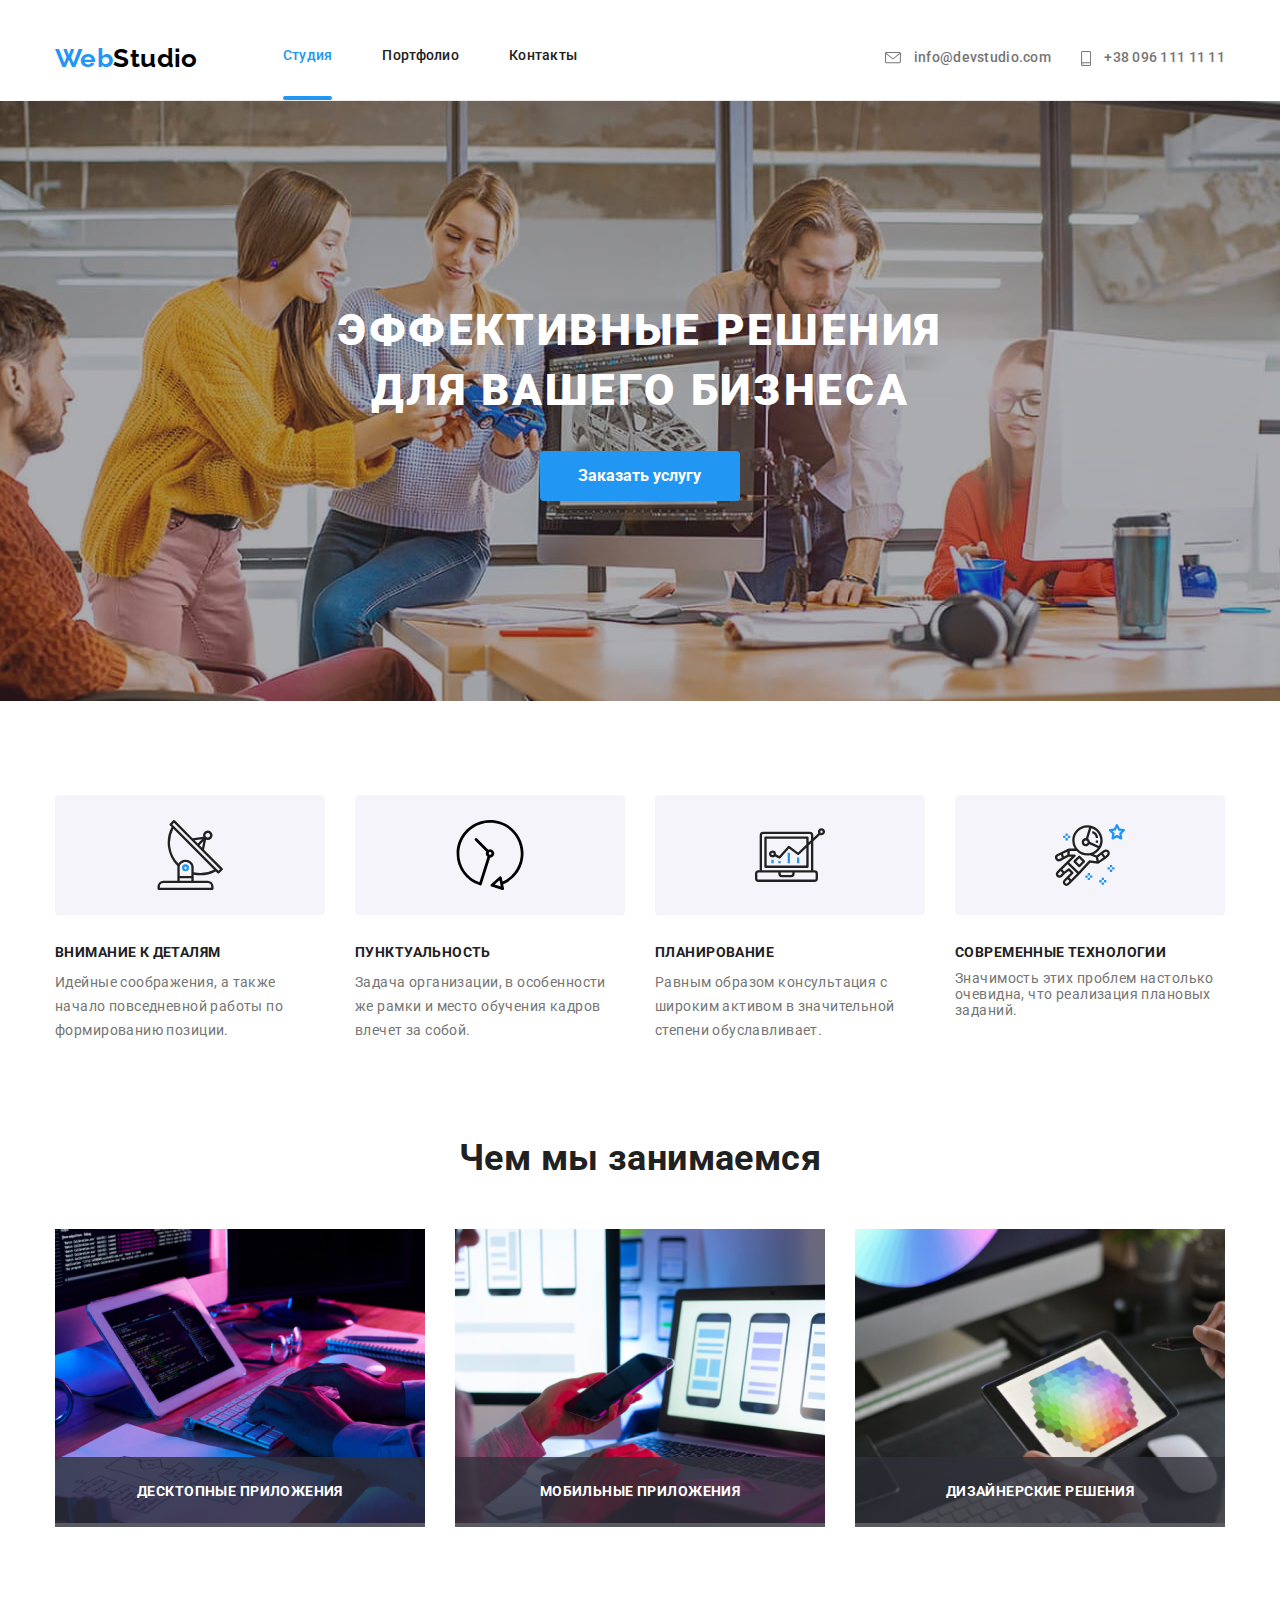
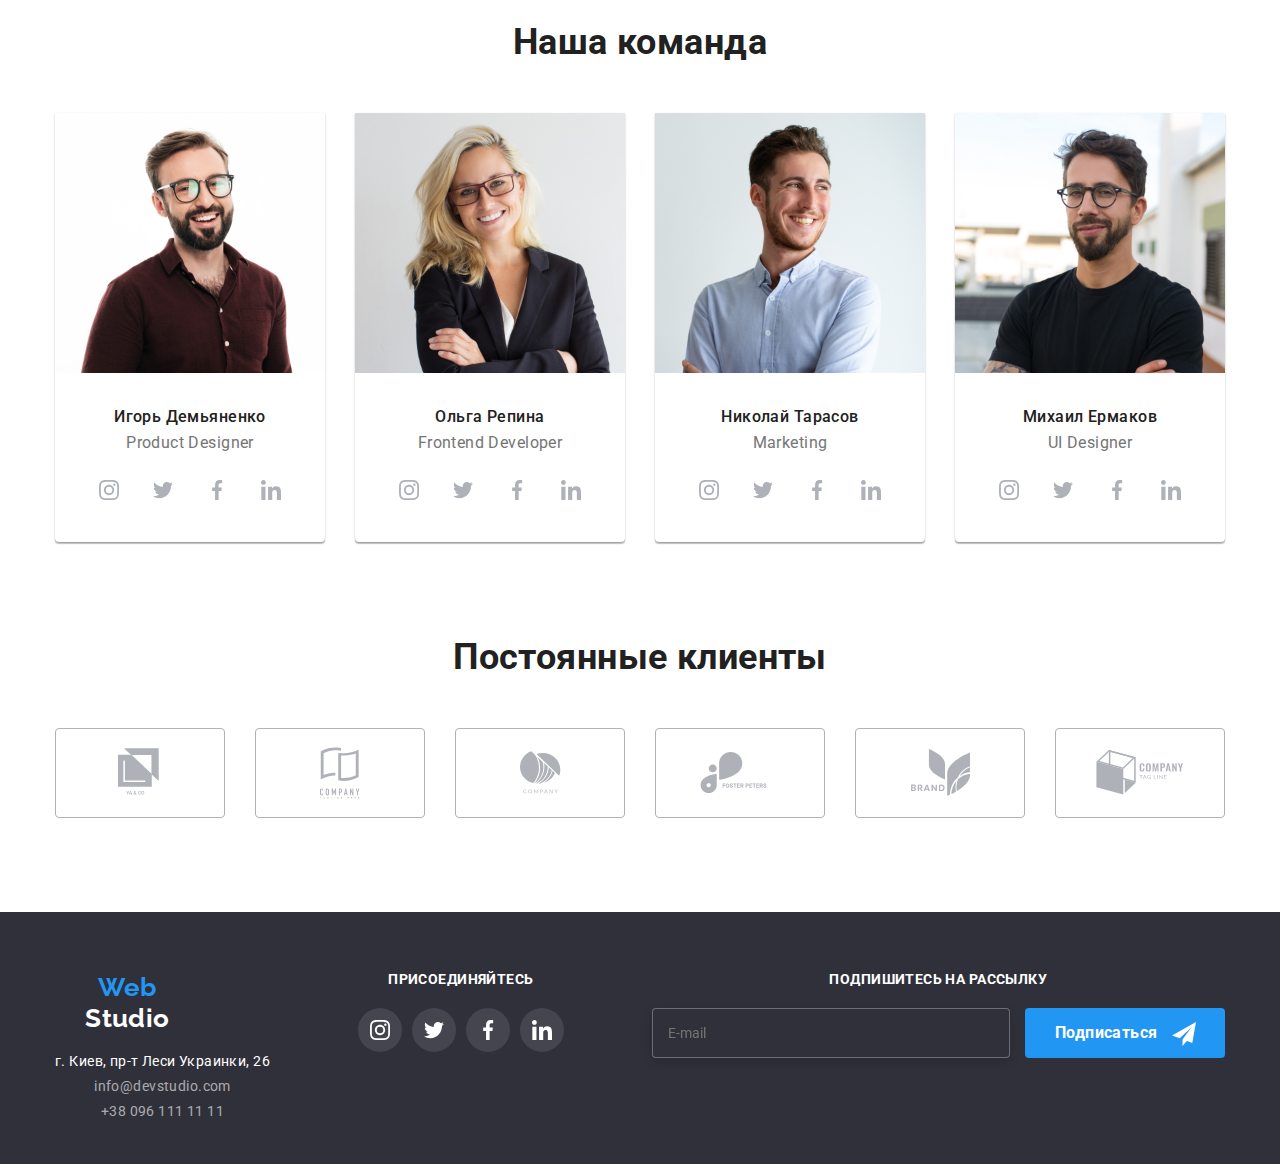
==== index.html @ 1c1f7bd9 "меню телефон" ====
<!DOCTYPE html>
<html lang="ru">
  <head>
    <meta charset="UTF-8" />
    <meta name="viewport" content="width=device-width, initial-scale=1.0" />
    <title>Web Studio</title>
    <link
      href="https://fonts.googleapis.com/css2?family=Raleway:wght@700&family=Roboto:wght@400;500;700;900&display=swap"
      rel="stylesheet"
    />
    <link
      rel="stylesheet"
      href="https://cdnjs.cloudflare.com/ajax/libs/modern-normalize/0.7.0/modern-normalize.min.css"
    />
    <link rel="stylesheet" href="./css/main.min.css" />
  </head>

  <body>
    <header>
      <div class="container main-nav">
        <a href="./index.html" class="logo">
          <span class="logo-web">Web</span
          ><span class="logo-studio">Studio</span>
        </a>

        <div class="container-nav" data-menu id="menu-container">
          <nav>
            <ul class="site-nav list">
              <li class="item">
                <a href="./index.html" class="site-nav-link current">Студия</a>
              </li>
              <li class="item">
                <a href="./portfolio.html" class="site-nav-link">Портфолио</a>
              </li>
              <li class="item">
                <a href="" class="site-nav-link">Контакты</a>
              </li>
            </ul>
          </nav>

          <address class="adress">
            <ul class="adress-nav list">
              <li class="item">
                <a href="mailto:info@devstudio.com" class="adress-link">
                  <svg class="icon-header" width="16" height="12">
                    <use href="./images/symbol-defs.svg#envelope"></use>
                  </svg>
                  info@devstudio.com</a
                >
              </li>
              <li class="item">
                <a href="tel:+380961111111" class="adress-link">
                  <svg class="icon-header" width="10" height="15">
                    <use href="./images/symbol-defs.svg#phone"></use>
                  </svg>
                  +38 096 111 11 11
                </a>
              </li>
            </ul>
          </address>
        </div>

        <button
          type="button"
          class="button-menu"
          data-menu-button
          aria-expanded="false"
          aria-controls="menu-container"
        >
          <svg
            width="40"
            height="40"
            aria-label="Переключатель мобильного меню"
          >
            <use class="icon-cross" href="./images/symbol-defs.svg#cross"></use>
            <use class="icon-menu" href="./images/symbol-defs.svg#menu"></use>
          </svg>
        </button>
      </div>
    </header>

    <main>
      <section class="hero">
        <div class="overlay">
          <div class="hero-position">
            <h1 class="hero-title">
              Эффективные решения <br />
              для вашего бизнеса
            </h1>
            <button class="button" data-modal-open>Заказать услугу</button>
          </div>
        </div>
      </section>

      <section class="section">
        <div class="container">
          <h2 class="section-title visually-hidden">Особенность работы</h2>
          <ul class="feature-list list">
            <li class="item">
              <div class="feature-container">
                <svg class="feature-icon" width="70" height="70">
                  <use href="./images/symbol-defs.svg#antena"></use>
                </svg>
              </div>
              <h3 class="title">Внимание к деталям</h3>
              <p class="text">
                Идейные соображения, а также начало повседневной работы по
                формированию позиции.
              </p>
            </li>
            <li class="item">
              <div class="feature-container">
                <svg class="feature-icon" width="70" height="70">
                  <use href="./images/symbol-defs.svg#clock"></use>
                </svg>
              </div>
              <h3 class="title">Пунктуальность</h3>
              <p class="text">
                Задача организации, в особенности же рамки и место обучения
                кадров влечет за собой.
              </p>
            </li>
            <li class="item">
              <div class="feature-container">
                <svg class="feature-icon" width="70" height="70">
                  <use href="./images/symbol-defs.svg#diagram"></use>
                </svg>
              </div>
              <h3 class="title icon">Планирование</h3>
              <p class="text">
                Равным образом консультация с широким активом в значительной
                степени обуславливает.
              </p>
            </li>
            <li class="item">
              <div class="feature-container">
                <svg class="feature-icon" width="70" height="70">
                  <use href="./images/symbol-defs.svg#astronaut"></use>
                </svg>
              </div>
              <h3 class="title icon">Современные технологии</h3>
              <p>
                Значимость этих проблем настолько очевидна, что реализация
                плановых заданий.
              </p>
            </li>
          </ul>
        </div>
      </section>

      <section class="section todo-section">
        <div class="container">
          <h2 class="section-title">Чем мы занимаемся</h2>
          <ul class="todo-list list">
            <li class="todo-item">
              <div class="todo-container">
                <img
                  class="icon"
                  src="./images/laptop.jpg"
                  alt="laptop"
                  width="370"
                  height="294"
                />
                <p class="todo-text">Десктопные приложения</p>
              </div>
            </li>
            <li class="todo-item">
              <div class="todo-container">
                <img
                  class="icon"
                  src="./images/smartphone.jpg"
                  alt="smartphone"
                  width="370"
                  height="294"
                />
                <p class="todo-text">Мобильные приложения</p>
              </div>
            </li>
            <li class="todo-item">
              <div class="todo-container">
                <img
                  class="icon"
                  src="./images/monitor.jpg"
                  alt="monitor"
                  width="370"
                  height="294"
                />
                <p class="todo-text">Дизайнерские решения</p>
              </div>
            </li>
          </ul>
        </div>
      </section>

      <section class="section">
        <div class="container">
          <h2 class="section-title">Наша команда</h2>
          <ul class="team-list list">
            <li class="team-item">
              <img
                src="./images/team1.jpg"
                alt="член команды 1"
                width="100%"
                class="img"
              />
              <h3 class="title">Игорь Демьяненко</h3>
              <p class="text">Product Designer</p>
              <ul class="social-list list">
                <li class="item">
                  <a
                    href=""
                    aria-label="Ссылка на Instagramm"
                    class="img-social"
                  >
                    <svg class="team-icon" width="20" height="20">
                      <use href="./images/symbol-defs.svg#instagram"></use>
                    </svg>
                  </a>
                </li>
                <li class="item">
                  <a href="" aria-label="Ссылка на Twitter" class="img-social">
                    <svg class="team-icon" width="20" height="20">
                      <use href="./images/symbol-defs.svg#twitter"></use>
                    </svg>
                  </a>
                </li>
                <li class="item">
                  <a href="" aria-label="Ссылка на Facebook" class="img-social">
                    <svg class="team-icon" width="20" height="20">
                      <use href="./images/symbol-defs.svg#facebook"></use>
                    </svg>
                  </a>
                </li>
                <li class="item">
                  <a href="" aria-label="Ссылка на LinkedIn" class="img-social">
                    <svg class="team-icon" width="20" height="20">
                      <use href="./images/symbol-defs.svg#linkedin"></use>
                    </svg>
                  </a>
                </li>
              </ul>
            </li>
            <li class="team-item">
              <img
                src="./images/team2.jpg"
                alt="член команды 2"
                width="270"
                class="img"
              />
              <h3 class="title">Ольга Репина</h3>
              <p class="text">Frontend Developer</p>
              <ul class="social-list list">
                <li class="item">
                  <a
                    href=""
                    aria-label="Ссылка на Instagramm"
                    class="img-social"
                  >
                    <svg class="team-icon" width="20" height="20">
                      <use href="./images/symbol-defs.svg#instagram"></use>
                    </svg>
                  </a>
                </li>
                <li class="item">
                  <a href="" aria-label="Ссылка на Twitter" class="img-social">
                    <svg class="team-icon" width="20" height="20">
                      <use href="./images/symbol-defs.svg#twitter"></use>
                    </svg>
                  </a>
                </li>
                <li class="item">
                  <a href="" aria-label="Ссылка на Facebook" class="img-social">
                    <svg class="team-icon" width="20" height="20">
                      <use href="./images/symbol-defs.svg#facebook"></use>
                    </svg>
                  </a>
                </li>
                <li class="item">
                  <a href="" aria-label="Ссылка на LinkedIn" class="img-social">
                    <svg class="team-icon" width="20" height="20">
                      <use href="./images/symbol-defs.svg#linkedin"></use>
                    </svg>
                  </a>
                </li>
              </ul>
            </li>
            <li class="team-item">
              <img
                src="./images/team3.jpg"
                alt="член команды 3"
                width="270"
                class="img"
              />
              <h3 class="title">Николай Тарасов</h3>
              <p class="text">Marketing</p>
              <ul class="social-list list">
                <li class="item">
                  <a
                    href=""
                    aria-label="Ссылка на Instagramm"
                    class="img-social"
                  >
                    <svg class="team-icon" width="20" height="20">
                      <use href="./images/symbol-defs.svg#instagram"></use>
                    </svg>
                  </a>
                </li>
                <li class="item">
                  <a href="" aria-label="Ссылка на Twitter" class="img-social">
                    <svg class="team-icon" width="20" height="20">
                      <use href="./images/symbol-defs.svg#twitter"></use>
                    </svg>
                  </a>
                </li>
                <li class="item">
                  <a href="" aria-label="Ссылка на Facebook" class="img-social">
                    <svg class="team-icon" width="20" height="20">
                      <use href="./images/symbol-defs.svg#facebook"></use>
                    </svg>
                  </a>
                </li>
                <li class="item">
                  <a href="" aria-label="Ссылка на LinkedIn" class="img-social">
                    <svg class="team-icon" width="20" height="20">
                      <use href="./images/symbol-defs.svg#linkedin"></use>
                    </svg>
                  </a>
                </li>
              </ul>
            </li>
            <li class="team-item">
              <img
                src="./images/team4.jpg"
                alt="член команды 4"
                width="270"
                class="img"
              />
              <h3 class="title">Михаил Ермаков</h3>
              <p class="text">UI Designer</p>
              <ul class="social-list list">
                <li class="item">
                  <a
                    href=""
                    aria-label="Ссылка на Instagramm"
                    class="img-social"
                  >
                    <svg class="team-icon" width="20" height="20">
                      <use href="./images/symbol-defs.svg#instagram"></use>
                    </svg>
                  </a>
                </li>
                <li class="item">
                  <a href="" aria-label="Ссылка на Twitter" class="img-social">
                    <svg class="team-icon" width="20" height="20">
                      <use href="./images/symbol-defs.svg#twitter"></use>
                    </svg>
                  </a>
                </li>
                <li class="item">
                  <a href="" aria-label="Ссылка на Facebook" class="img-social">
                    <svg class="team-icon" width="20" height="20">
                      <use href="./images/symbol-defs.svg#facebook"></use>
                    </svg>
                  </a>
                </li>
                <li class="item">
                  <a href="" aria-label="Ссылка на LinkedIn" class="img-social">
                    <svg class="team-icon" width="20" height="20">
                      <use href="./images/symbol-defs.svg#linkedin"></use>
                    </svg>
                  </a>
                </li>
              </ul>
            </li>
          </ul>
        </div>
      </section>

      <section class="section">
        <div class="container">
          <h2 class="section-title">Постоянные клиенты</h2>
          <ul class="client-list list">
            <li class="client-li">
              <a href="#" class="item">
                <svg class="img-client" width="45" height="50">
                  <use href="./images/symbol-defs.svg#client_1"></use>
                </svg>
              </a>
            </li>
            <li class="client-li">
              <a href="#" class="item">
                <svg class="img-client" width="40" height="52">
                  <use href="./images/symbol-defs.svg#client_2"></use>
                </svg>
              </a>
            </li>
            <li class="client-li">
              <a href="#" class="item">
                <svg class="img-client" width="41" height="43">
                  <use href="./images/symbol-defs.svg#client_3"></use>
                </svg>
              </a>
            </li>
            <li class="client-li">
              <a href="#" class="item">
                <svg class="img-client" width="80" height="42">
                  <use href="./images/symbol-defs.svg#client_4"></use>
                </svg>
              </a>
            </li>
            <li class="client-li">
              <a href="#" class="item">
                <svg class="img-client" width="59" height="47">
                  <use href="./images/symbol-defs.svg#client_5"></use>
                </svg>
              </a>
            </li>
            <li class="client-li">
              <a href="#" class="item">
                <svg class="img-client" width="88" height="45">
                  <use href="./images/symbol-defs.svg#client_6"></use>
                </svg>
              </a>
            </li>
          </ul>
        </div>
      </section>
    </main>

    <footer class="footer-main">
      <div class="container footer">
        <div>
          <a href="./index.html" class="logo">
            <span class="logo-web">Web</span>
            <span class="logo-studio">Studio</span>
          </a>
          <address class="footer-adress">
            <ul class="list">
              <li class="item">
                <p class="post">г. Киев, пр-т Леси Украинки, 26</p>
              </li>
              <li class="item">
                <a href="mailto:info@devstudio.com" class="link"
                  >info@devstudio.com
                </a>
              </li>

              <li class="item">
                <a href="tel:+380961111111" class="link">+38 096 111 11 11</a>
              </li>
            </ul>
          </address>
        </div>

        <div class="footer-list">
          <div class="footer-header">Присоединяйтесь</div>
          <ul class="social-list list">
            <li class="item">
              <a
                href=""
                aria-label="Ссылка на Instagramm"
                class="img-social img-footer"
              >
                <svg class="team-icon" width="20" height="20">
                  <use href="./images/symbol-defs.svg#instagram"></use>
                </svg>
              </a>
            </li>
            <li class="item">
              <a
                href=""
                aria-label="Ссылка на Twitter"
                class="img-social img-footer"
              >
                <svg class="team-icon" width="20" height="20">
                  <use href="./images/symbol-defs.svg#twitter"></use>
                </svg>
              </a>
            </li>
            <li class="item">
              <a
                href=""
                aria-label="Ссылка на Facebook"
                class="img-social img-footer"
              >
                <svg class="team-icon" width="20" height="20">
                  <use href="./images/symbol-defs.svg#facebook"></use>
                </svg>
              </a>
            </li>
            <li class="item">
              <a
                href=""
                aria-label="Ссылка на LinkedIn"
                class="img-social img-footer"
              >
                <svg class="team-icon" width="20" height="20">
                  <use href="./images/symbol-defs.svg#linkedin"></use>
                </svg>
              </a>
            </li>
          </ul>
        </div>

        <div>
          <form>
            <div class="footer-header">Подпишитесь на рассылку</div>
            <input
              class="footer-input"
              type="text"
              name="mal-sent"
              placeholder="E-mail"
            />
            <a href="" class="button subscribe"
              >Подписаться
              <svg class="img-sent" width="24" height="24">
                <use href="./images/symbol-defs.svg#icon-sent"></use>
              </svg>
            </a>
          </form>
        </div>
      </div>
    </footer>

    <div class="backdrope is-hidden" data-modal>
      <!-- <div class="modal"> -->
      <form class="modal">
        <button class="button-close" data-modal-close>
          <svg class="img-close" width="18" height="18">
            <use href="./images/symbol-defs.svg#close"></use>
          </svg>
        </button>
        <h1 class="form-title">Оставьте свои данные, мы вам перезвоним</h1>
        <div class="form-field">
          <label for="name" class="form-label">Имя</label>
          <input
            class="form-input"
            type="text"
            name="name"
            id="name"
            placeholder=" "
          />
          <div class="img-form">
            <svg class="img-color" width="18" height="18">
              <use href="./images/symbol-defs.svg#persone"></use>
            </svg>
          </div>
        </div>
        <div class="form-field">
          <label for="tel" class="form-label">Телефон</label>
          <input
            class="form-input"
            type="tel"
            name="tel"
            id="tel"
            placeholder=" "
          />
          <div class="img-form">
            <svg class="img-color" width="18" height="18">
              <use href="./images/symbol-defs.svg#phone-form"></use>
            </svg>
          </div>
        </div>
        <div class="form-field">
          <label for="mail" class="form-label">Почта</label>
          <input
            class="form-input"
            type="email"
            name="mail"
            id="mail"
            placeholder=" "
          />
          <div class="img-form">
            <svg class="img-color" width="18" height="18">
              <use href="./images/symbol-defs.svg#email-form"></use>
            </svg>
          </div>
        </div>
        <div class="form-field">
          <label for="comment" class="form-label">Комметарий</label>
          <textarea
            name="comment"
            id="comment"
            placeholder="Введите текст"
          ></textarea>
        </div>
        <div class="form-allow">
          <input class="checkbox" type="checkbox" name="allow" id="allow" />
          <label class="checkbox-label" for="allow"
            >Соглашаюсь с рассылкой и принимаю
            <a
              class="form-link"
              href="#"
              target="_blank"
              rel="noopener noreferrer"
              >Условия договора</a
            >
          </label>
        </div>
        <button class="button sent">Отправить</button>
      </form>

      <!-- </div> -->
    </div>
    <script src="./js/modal.js"></script>
    <script src="./js/menu.js"></script>
  </body>
</html>
---- css/main.min.css ----
.container,.overlay,.footer-main,.modal .button{margin-left:auto;margin-right:auto}body{background-color:#fff;color:#757575;font-family:Roboto,sans-serif;font-size:14px;line-height:1.14;letter-spacing:0.03em}body.modal-open{overflow:hidden}button{font-family:inherit}h1,h2,h3,h4,h5,h6,p{margin-top:0;margin-bottom:0}.visually-hidden{position:absolute !important;clip:rect(1px 1px 1px 1px);clip:rect(1px, 1px, 1px, 1px);padding:0 !important;border:0 !important;height:1px !important;width:1px !important;overflow:hidden}.list{list-style:none;padding:0;margin:0}.container{padding-left:15px;padding-right:15px}@media screen and (min-width: 480px){.container{width:480px}}@media screen and (min-width: 768px){.container{width:768px}}@media screen and (min-width: 1200px){.container{width:1200px}}.main-nav{position:relative;border-bottom:1px solid #ececec;padding-top:16px;display:-webkit-box;display:-ms-flexbox;display:flex;-webkit-box-align:center;-ms-flex-align:center;align-items:center;-webkit-box-pack:justify;-ms-flex-pack:justify;justify-content:space-between}@media screen and (max-width: 767px){.main-nav{padding-bottom:16px}}.button{display:inline-block;width:200px;height:50px;padding:10px 32px;border-radius:4px;border-width:0px;color:#fff;background-color:#2196f3;font-weight:bold;font-size:16px;line-height:1.87;text-decoration:none;text-align:center}.button.subscribe{margin-top:20px;padding:10px 28px 10px 29px}@media screen and (min-width: 1200px){.button.subscribe{margin-top:0}}.section{padding-bottom:60px}@media screen and (min-width: 1200px){.section{padding-bottom:94px}}.section-title{margin-bottom:50px;color:#212121;font-weight:700;text-align:center;font-size:28px;line-height:1.17}@media screen and (min-width: 1200px){.section-title{font-size:36px}}.img-social{display:-webkit-box;display:-ms-flexbox;display:flex;-webkit-box-align:center;-ms-flex-align:center;align-items:center;-webkit-box-pack:center;-ms-flex-pack:center;justify-content:center;height:44px;width:44px;border-radius:50%;background-color:#fff;color:#afb1b8;fill:currentColor;-webkit-transition:background-color 250ms cubic-bezier(0.4, 0, 0.2, 1),color 250ms cubic-bezier(0.4, 0, 0.2, 1);transition:background-color 250ms cubic-bezier(0.4, 0, 0.2, 1),color 250ms cubic-bezier(0.4, 0, 0.2, 1)}.img-social:hover,.img-social:focus{background-color:#2196f3;color:#fff}.social-list{display:-webkit-box;display:-ms-flexbox;display:flex;-webkit-box-align:center;-ms-flex-align:center;align-items:center;-webkit-box-pack:center;-ms-flex-pack:center;justify-content:center;margin-bottom:24px;margin-top:16px}@media screen and (min-width: 1200px){.social-list{margin-bottom:30px}}.social-list .item+.item{margin-left:10px}.logo{font-family:Raleway,sans-serif;font-weight:bold;text-decoration:none;font-size:24px;line-height:1.16;width:145px;display:inline-block}@media screen and (min-width: 1200px){.logo{font-size:26px;line-height:1.19}}.logo-web{color:#2196f3}.logo-studio{color:#000000}@media screen and (min-width: 768px){.site-nav{display:-webkit-box;display:-ms-flexbox;display:flex;margin-left:85px}.site-nav .item+.item{margin-left:50px}}@media screen and (max-width: 767px){.container-nav{display:none;position:absolute;top:100%;left:0;width:100%;height:453px;background:#fff;-webkit-box-shadow:0px 4px 8px rgba(0,0,0,0.04),0px 2px 4px rgba(0,0,0,0.08),0px 1px 3px rgba(0,0,0,0.16);box-shadow:0px 4px 8px rgba(0,0,0,0.04),0px 2px 4px rgba(0,0,0,0.08),0px 1px 3px rgba(0,0,0,0.16)}.container-nav.is-open{display:block}}@media screen and (min-width: 768px){.container-nav{display:-webkit-box;display:-ms-flexbox;display:flex;-webkit-box-align:center;-ms-flex-align:center;align-items:center;-webkit-box-pack:justify;-ms-flex-pack:justify;justify-content:space-between;width:100%}}.button-menu{display:inline-block;border:0;background-color:#fff;color:#212121;fill:currentColor;-webkit-transition:color 250ms cubic-bezier(0.4, 0, 0.2, 1);transition:color 250ms cubic-bezier(0.4, 0, 0.2, 1)}@media screen and (min-width: 768px){.button-menu{display:none}}.button-menu:hover{color:#2196f3}.button-menu .icon-cross{display:none}.button-menu.is-open .icon-cross{display:block}.button-menu.is-open .icon-menu{display:none}.site-nav-link{display:block;padding-top:32px;padding-bottom:32px;color:#212121;font-weight:500;letter-spacing:0.02em;text-decoration:none;-webkit-transition:color 250ms cubic-bezier(0.4, 0, 0.2, 1);transition:color 250ms cubic-bezier(0.4, 0, 0.2, 1)}.site-nav-link:hover,.site-nav-link:focus,.site-nav-link.current{color:#2196f3}.site-nav-link.current::after{content:'';display:block;width:100%;height:4px;background:#2196f3;border-radius:2px;-webkit-transform:translateY(32px);transform:translateY(32px)}.adress{margin-left:auto;font-style:normal}@media screen and (min-width: 768px) and (max-width: 1199px){.adress-nav .item+.item{margin-top:10px}}@media screen and (min-width: 1200px){.adress-nav{display:-webkit-box;display:-ms-flexbox;display:flex}.adress-nav .item+.item{margin-left:30px}}.adress-link{color:#757575;font-weight:500;letter-spacing:0.02em;text-decoration:none;-webkit-transition:color 250ms cubic-bezier(0.4, 0, 0.2, 1);transition:color 250ms cubic-bezier(0.4, 0, 0.2, 1)}.adress-link:focus,.adress-link:hover{color:#2196f3}.icon-header{margin-right:10px;fill:currentColor;vertical-align:middle}.overlay{display:-webkit-box;display:-ms-flexbox;display:flex;-webkit-box-align:center;-ms-flex-align:center;align-items:center;-webkit-box-pack:center;-ms-flex-pack:center;justify-content:center;max-width:480px;height:400px;background-image:-webkit-gradient(linear, left top, left bottom, from(rgba(47,48,58,0.4)), to(rgba(47,48,58,0.4))),url("../images/Header.jpg");background-image:linear-gradient(rgba(47,48,58,0.4), rgba(47,48,58,0.4)),url("../images/Header.jpg");background-position:center;background-repeat:no-repeat;background-size:cover;background-color:rgba(47,48,58,0.4)}@media screen and (min-width: 768px){.overlay{max-width:768px}}@media screen and (min-width: 1200px){.overlay{max-width:1600px;min-width:1200px;height:600px}}.hero{text-align:center;margin-bottom:44px}@media screen and (min-width: 1200px){.hero{margin-bottom:94px}}.hero-title{margin-bottom:30px;color:#fff;font-weight:900;font-size:26px;line-height:1.61;letter-spacing:0.06em;text-transform:uppercase}@media screen and (min-width: 1200px){.hero-title{font-weight:900;font-size:44px;line-height:1.36}}@media screen and (min-width: 768px){.feature-list{display:-webkit-box;display:-ms-flexbox;display:flex;-ms-flex-wrap:wrap;flex-wrap:wrap}}@media screen and (min-width: 1200px){.feature-list{-ms-flex-wrap:nowrap;flex-wrap:nowrap}}.feature-list .title{margin-bottom:10px;color:#212121;font-weight:700;text-transform:uppercase;font-size:14px}@media screen and (max-width: 767px){.feature-list .title{text-align:center}}@media screen and (max-width: 1199px){.feature-list .item{margin-bottom:30px}}@media screen and (min-width: 768px){.feature-list .item{width:calc((100% - 60px) / 2)}}@media screen and (min-width: 1200px){.feature-list .item{width:calc((100% - 90px) / 3)}}@media screen and (min-width: 768px){.feature-list .item:nth-child(2n){margin-left:30px}}@media screen and (min-width: 1200px){.feature-list .item+.item{margin-left:30px}}.feature-list .text{line-height:1.71}.feature-container{display:-webkit-box;display:-ms-flexbox;display:flex;-webkit-box-align:center;-ms-flex-align:center;align-items:center;-webkit-box-pack:center;-ms-flex-pack:center;justify-content:center;background:#f5f4fa;border-radius:4px;margin-bottom:30px;width:100%;height:120px}@media screen and (max-width: 1199px){.todo-section{display:none}}.todo-list{display:-webkit-box;display:-ms-flexbox;display:flex;-webkit-box-align:center;-ms-flex-align:center;align-items:center;-webkit-box-pack:justify;-ms-flex-pack:justify;justify-content:space-between}.todo-container{position:relative}.todo-text{position:absolute;bottom:0;left:0;display:-webkit-box;display:-ms-flexbox;display:flex;-webkit-box-align:center;-ms-flex-align:center;align-items:center;-webkit-box-pack:center;-ms-flex-pack:center;justify-content:center;width:100%;height:70px;background:rgba(47,48,58,0.8);font-weight:700;text-transform:uppercase;color:#ffffff}.team-list{text-align:center}@media screen and (min-width: 768px){.team-list{display:-webkit-box;display:-ms-flexbox;display:flex;-webkit-box-align:center;-ms-flex-align:center;align-items:center;-webkit-box-pack:justify;-ms-flex-pack:justify;justify-content:space-between;-ms-flex-wrap:wrap;flex-wrap:wrap}}@media screen and (min-width: 1200px){.team-list{-ms-flex-wrap:nowrap;flex-wrap:nowrap}}.team-list .title{margin-bottom:10px;color:#212121;font-weight:500;font-size:16px;line-height:1.19}.team-list .text{display:inline-block;font-size:16px;line-height:1.19px}.team-list .img{margin-bottom:30px;width:100%}@media screen and (min-width: 1200px){.team-list .img{width:270px}}.team-item{background:#ffffff;-webkit-box-shadow:0px 2px 1px rgba(0,0,0,0.2),0px 1px 1px rgba(0,0,0,0.14),0px 1px 3px rgba(0,0,0,0.12);box-shadow:0px 2px 1px rgba(0,0,0,0.2),0px 1px 1px rgba(0,0,0,0.14),0px 1px 3px rgba(0,0,0,0.12);border-radius:0px 0px 4px 4px;overflow:hidden}@media screen and (max-width: 1199px){.team-item{margin-bottom:30px}}@media screen and (min-width: 768px){.team-item{width:calc((100% - 60px) / 2)}}@media screen and (min-width: 1200px){.team-item{width:calc((100% - 90px) / 3)}}@media screen and (min-width: 768px){.team-item:nth-child(2n){margin-left:30px}}@media screen and (min-width: 1200px){.team-item+.team-item{margin-left:30px}}.client-list{display:-webkit-box;display:-ms-flexbox;display:flex;-webkit-box-align:center;-ms-flex-align:center;align-items:center;-webkit-box-pack:center;-ms-flex-pack:center;justify-content:center;-ms-flex-wrap:wrap;flex-wrap:wrap}@media screen and (min-width: 1200px){.client-list{-ms-flex-wrap:nowrap;flex-wrap:nowrap}}.client-list .item{display:-webkit-box;display:-ms-flexbox;display:flex;-webkit-box-align:center;-ms-flex-align:center;align-items:center;-webkit-box-pack:center;-ms-flex-pack:center;justify-content:center;height:90px;border:1px solid #afb1b8;border-radius:4px;color:#afb1b8;-webkit-transition:border 250ms cubic-bezier(0.4, 0, 0.2, 1),color 250ms cubic-bezier(0.4, 0, 0.2, 1);transition:border 250ms cubic-bezier(0.4, 0, 0.2, 1),color 250ms cubic-bezier(0.4, 0, 0.2, 1)}.client-list .item:hover,.client-list .item:focus{border:1px solid #2196f3;color:#2196f3}.client-li{width:calc((100% - 30px) / 2)}@media screen and (max-width: 767px){.client-li:not(:nth-child(2n)){margin-right:30px}.client-li:not(:nth-last-child(-n+2)){margin-bottom:30px}}@media screen and (min-width: 768px){.client-li{width:calc((100% - 60px) / 3)}}@media screen and (min-width: 768px) and (max-width: 1199px){.client-li:not(:nth-child(3n)){margin-right:30px}.client-li:not(:nth-last-child(-n+3)){margin-bottom:30px}}@media screen and (min-width: 1200px){.client-li{width:170px}.client-li:not(:last-child){margin-right:30px}}.img-client{--color1: currentColor}.footer-main{text-align:center;padding:60px 0px;height:603px;max-width:480px;background:#2f303a}@media screen and (min-width: 768px){.footer-main{height:463px;max-width:768px}}@media screen and (min-width: 1200px){.footer-main{height:252px;max-width:1600px;min-width:1200px}}.footer-adress{font-style:normal}.footer-adress .post{color:#fff;font-size:14px;line-height:1.71x}.footer-adress .item+.item{margin-top:8px}@media screen and (min-width: 1200px){.footer-adress .item+.item{margin-top:9px}}.footer-adress .link{color:rgba(255,255,255,0.6);line-height:1.71x;text-decoration:none}.footer-adress .link:hover,.footer-adress .link:focus{color:#2196f3}.footer-header{font-weight:700;text-transform:uppercase;color:#fff;margin-bottom:20px}@media screen and (max-width: 767px){.footer-header{margin-top:60px}}.footer .logo{display:block;margin-bottom:20px}.footer .logo-studio{color:#fff}@media screen and (min-width: 768px) and (max-width: 1199px){.footer form{margin-top:60px;width:450px}}@media screen and (min-width: 768px){.footer.container{display:-webkit-box;display:-ms-flexbox;display:flex;-webkit-box-pack:center;-ms-flex-pack:center;justify-content:center;-ms-flex-wrap:wrap;flex-wrap:wrap}}@media screen and (min-width: 1200px){.footer.container{display:-webkit-box;display:-ms-flexbox;display:flex;-webkit-box-pack:justify;-ms-flex-pack:justify;justify-content:space-between}}@media screen and (min-width: 768px) and (max-width: 1199px){.footer-list{margin-left:165px}}.img-footer{background:rgba(255,255,255,0.1);color:#fff}.img-sent{fill:currentColor;margin-left:10px;vertical-align:middle}.footer-input{width:100%;height:50px;border:1px solid rgba(255,255,255,0.3);-webkit-filter:drop-shadow(0px 4px 4px rgba(0,0,0,0.15));filter:drop-shadow(0px 4px 4px rgba(0,0,0,0.15));border-radius:4px;margin-right:12px;background-color:#2f303a;color:rgba(255,255,255,0.6);padding:16px 15px}@media screen and (min-width: 768px){.footer-input{width:450px}}@media screen and (min-width: 1200px){.footer-input{width:358px}}.filter{margin-top:60px;margin-bottom:40px}@media screen and (min-width: 768px){.filter{margin-bottom:30px;text-align:center}}@media screen and (min-width: 1200px){.filter{margin-top:94px;margin-bottom:50px}}.button-work{color:#212121;font-weight:500;font-size:16px;line-height:1.62;text-align:center;background-color:#f5f4fa;border-radius:4px;border-width:0;-webkit-box-shadow:none;box-shadow:none;padding:6px 22px;-webkit-transition:color 250ms cubic-bezier(0.4, 0, 0.2, 1),background-color 250ms cubic-bezier(0.4, 0, 0.2, 1),-webkit-box-shadow 250ms cubic-bezier(0.4, 0, 0.2, 1);transition:color 250ms cubic-bezier(0.4, 0, 0.2, 1),background-color 250ms cubic-bezier(0.4, 0, 0.2, 1),-webkit-box-shadow 250ms cubic-bezier(0.4, 0, 0.2, 1);transition:color 250ms cubic-bezier(0.4, 0, 0.2, 1),background-color 250ms cubic-bezier(0.4, 0, 0.2, 1),box-shadow 250ms cubic-bezier(0.4, 0, 0.2, 1);transition:color 250ms cubic-bezier(0.4, 0, 0.2, 1),background-color 250ms cubic-bezier(0.4, 0, 0.2, 1),box-shadow 250ms cubic-bezier(0.4, 0, 0.2, 1),-webkit-box-shadow 250ms cubic-bezier(0.4, 0, 0.2, 1)}@media screen and (max-width: 767px){.button-work:first-child{margin-bottom:15px}}.button-work:not(:last-child){margin-right:8px}.button-work:hover,.button-work:focus{color:#fff;background-color:#2196f3;-webkit-box-shadow:0px 2px 2px rgba(0,0,0,0.12),0px 1px 2px rgba(0,0,0,0.08),0px 3px 1px rgba(0,0,0,0.1);box-shadow:0px 2px 2px rgba(0,0,0,0.12),0px 1px 2px rgba(0,0,0,0.08),0px 3px 1px rgba(0,0,0,0.1)}.work-list{display:-webkit-box;display:-ms-flexbox;display:flex;-ms-flex-wrap:wrap;flex-wrap:wrap}.work-list .element{background-color:#fff;border:1px solid #eeeeee;-webkit-box-shadow:none;box-shadow:none;-webkit-transition:-webkit-box-shadow 250ms cubic-bezier(0.4, 0, 0.2, 1);transition:-webkit-box-shadow 250ms cubic-bezier(0.4, 0, 0.2, 1);transition:box-shadow 250ms cubic-bezier(0.4, 0, 0.2, 1);transition:box-shadow 250ms cubic-bezier(0.4, 0, 0.2, 1), -webkit-box-shadow 250ms cubic-bezier(0.4, 0, 0.2, 1)}@media screen and (min-width: 768px){.work-list .element{width:calc((100% - 30px) / 2);margin-right:30px;margin-bottom:30px}.work-list .element:nth-child(2n){margin-right:0px}.work-list .element:nth-last-child(-n+2){margin-bottom:0px}}@media screen and (min-width: 1200px){.work-list .element{width:calc((100% - 2 * 30px) / 3);margin-right:30px;margin-bottom:30px}.work-list .element:nth-child(3n){margin-right:0px}.work-list .element:nth-last-child(-n+3){margin-bottom:0px}}.work-list .element:hover{-webkit-box-shadow:1px 4px 6px rgba(0,0,0,0.16),0px 4px 4px rgba(0,0,0,0.06),0px 1px 1px rgba(0,0,0,0.12);box-shadow:1px 4px 6px rgba(0,0,0,0.16),0px 4px 4px rgba(0,0,0,0.06),0px 1px 1px rgba(0,0,0,0.12)}.work-list .element:hover .item{-webkit-transform:translateY(0);transform:translateY(0)}.work-list .title{margin-bottom:4px;color:#212121;font-weight:700;font-size:18px;line-height:2;letter-spacing:0.06em}.work-list .item{position:absolute;top:0px;left:0px;width:100%;height:100%;padding:63px 24px;font-size:18px;line-height:1.56;color:#fff;background:rgba(33,150,243,0.9);-webkit-transform:translateY(100%);transform:translateY(100%);-webkit-transition:-webkit-transform 250ms cubic-bezier(0.4, 0, 0.2, 1);transition:-webkit-transform 250ms cubic-bezier(0.4, 0, 0.2, 1);transition:transform 250ms cubic-bezier(0.4, 0, 0.2, 1);transition:transform 250ms cubic-bezier(0.4, 0, 0.2, 1), -webkit-transform 250ms cubic-bezier(0.4, 0, 0.2, 1)}.work-list .text{margin-bottom:20px;font-size:16px;line-height:1.87;color:#757575}.work-list .elem{padding:20px;text-decoration:none}.work-list .link{text-decoration:none}.work-list-img{position:relative;overflow:hidden}.backdrope{position:fixed;top:0px;left:0px;width:100%;height:100%;background:rgba(0,0,0,0.2);overflow-y:scroll;opacity:1;-webkit-transition:opacity 250ms cubic-bezier(0.4, 0, 0.2, 1);transition:opacity 250ms cubic-bezier(0.4, 0, 0.2, 1)}.backdrope.is-hidden{opacity:0;pointer-events:none}.modal{position:absolute;width:450px;height:609px;left:50%;top:15px;-webkit-transform:translate(-50%, 0);transform:translate(-50%, 0);padding:40px;background-color:#fff;-webkit-box-shadow:0px 1px 3px rgba(0,0,0,0.12),0px 1px 1px rgba(0,0,0,0.14),0px 2px 1px rgba(0,0,0,0.2);box-shadow:0px 1px 3px rgba(0,0,0,0.12),0px 1px 1px rgba(0,0,0,0.14),0px 2px 1px rgba(0,0,0,0.2);border-radius:4px}@media screen and (min-width: 1200px){.modal{width:528px;height:581px}}@media screen and (min-width: 768px){.modal{left:50%;top:50%;-webkit-transform:translate(-50%, -50%);transform:translate(-50%, -50%)}}.modal .button{display:block}.form-title{margin-bottom:12px;color:#212121;font-weight:700;font-size:20px;line-height:1.15;text-align:center}textarea{resize:none;width:100%;height:120px;padding:12px 16px}textarea:focus+.img-form{color:#2196f3}textarea:focus{border:1px solid #2196f3;outline:0}.form-field{position:relative;margin-bottom:10px;display:-webkit-box;display:-ms-flexbox;display:flex;-webkit-box-orient:vertical;-webkit-box-direction:normal;-ms-flex-direction:column;flex-direction:column}.form-label{font-size:12px;line-height:1.16;letter-spacing:0.01em;margin-bottom:4px}.form-input{height:40px;padding:12px 42px;color:black;-webkit-transition:color 250ms cubic-bezier(0.4, 0, 0.2, 1);transition:color 250ms cubic-bezier(0.4, 0, 0.2, 1)}.form-input:focus+.img-form{color:#2196f3}.form-input:focus{border:1px solid #2196f3;outline:0}.form-allow{margin-top:20px;margin-bottom:30px}.button-close{position:absolute;right:14px;top:14px;width:30px;height:30px;border-radius:50%;background:#ffffff;border:1px solid rgba(0,0,0,0.1);display:-webkit-box;display:-ms-flexbox;display:flex;-webkit-box-align:center;-ms-flex-align:center;align-items:center;-webkit-box-pack:center;-ms-flex-pack:center;justify-content:center;color:black;-webkit-transition:color 250ms cubic-bezier(0.4, 0, 0.2, 1);transition:color 250ms cubic-bezier(0.4, 0, 0.2, 1)}.button-close:hover,.button-close:focus{color:#2196f3}.img-close{fill:currentColor}.img-color{display:-webkit-box;display:-ms-flexbox;display:flex;-webkit-box-align:center;-ms-flex-align:center;align-items:center;-webkit-box-pack:center;-ms-flex-pack:center;justify-content:center;fill:currentColor}.form-link{color:#2196f3}.img-form{color:#212121;position:absolute;bottom:11px;left:12px;display:inline-block;width:18px;height:18px}.checkbox{appearance:none;-moz-appearance:none;-webkit-appearance:none;position:absolute}.checkbox:checked+.checkbox-label::before{background-color:#2196f3;background-image:url("../images/icon_check.svg");border-width:0}.checkbox-label{display:inline-block;font-size:12px;line-height:1.16}@media screen and (min-width: 1200px){.checkbox-label{font-size:14px;line-height:1.71}}.checkbox-label::before{content:'';display:inline-block;width:16px;height:15px;border:2px solid #212121;vertical-align:middle;margin-right:8px}
/*# sourceMappingURL=main.min.css.map */
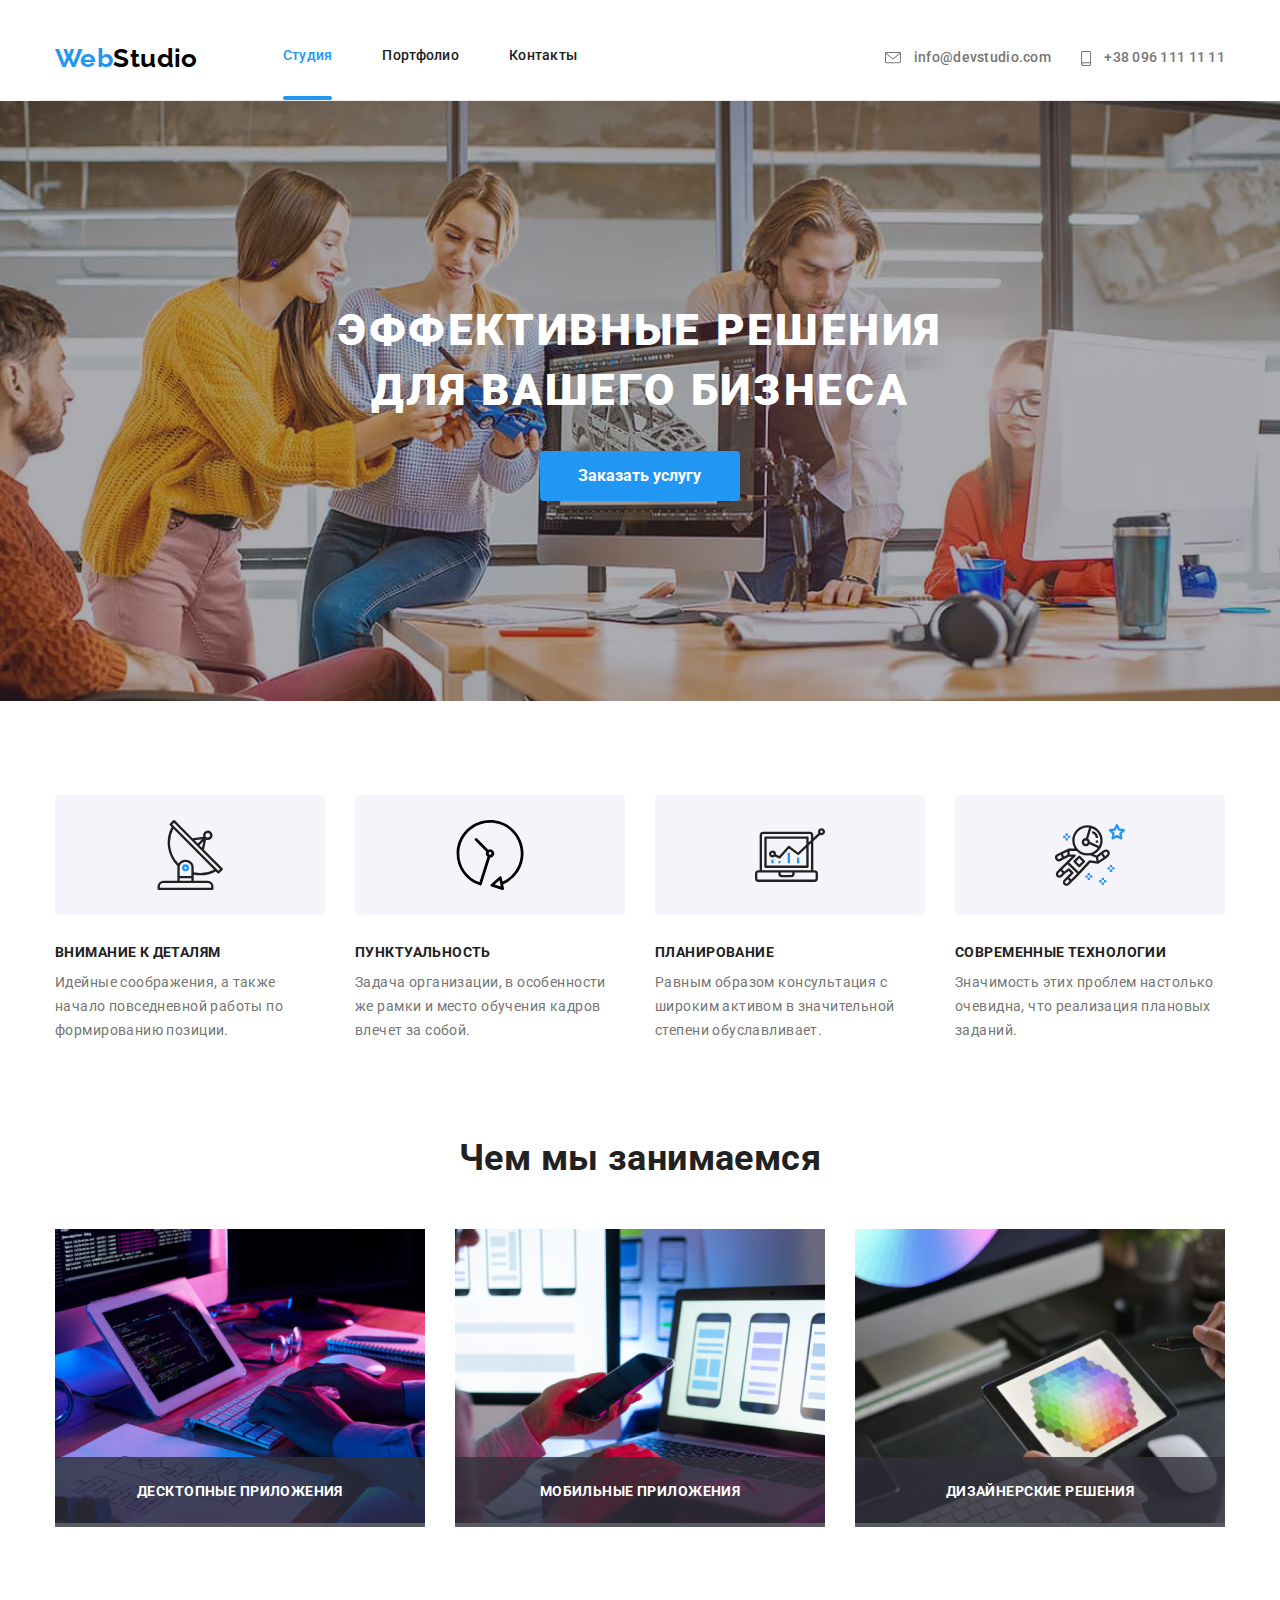
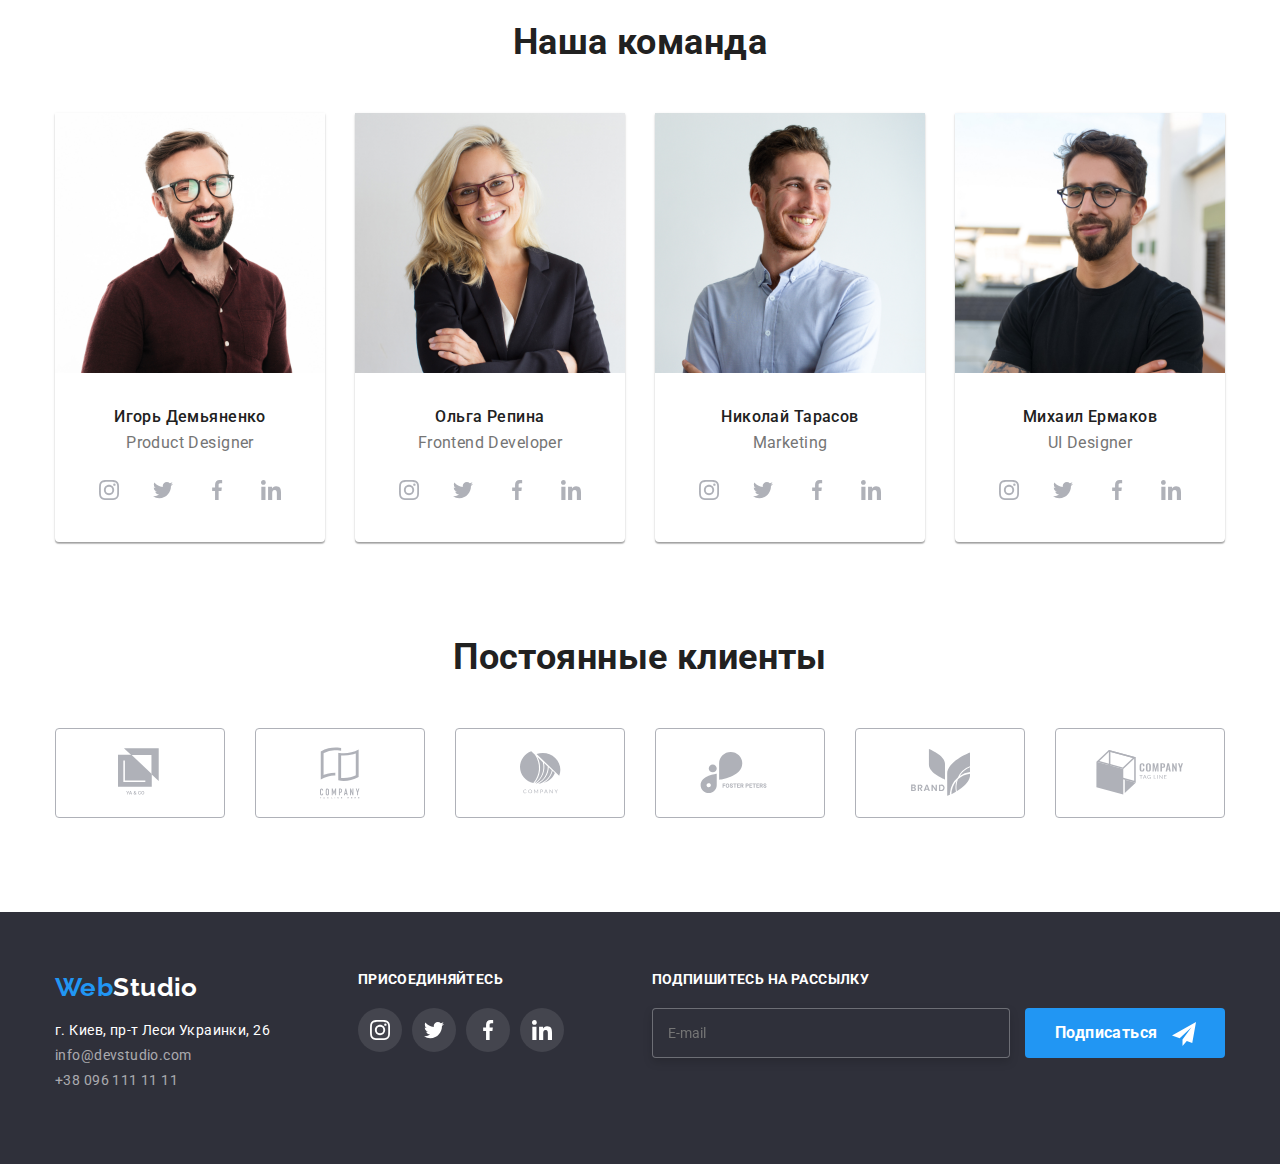
==== commit 3ea0c88c: "адаптивная верстка" ====
--- a/index.html
+++ b/index.html
@@ -139,7 +139,7 @@
                 </svg>
               </div>
               <h3 class="title icon">Современные технологии</h3>
-              <p>
+              <p class="text">
                 Значимость этих проблем настолько очевидна, что реализация
                 плановых заданий.
               </p>
@@ -431,8 +431,8 @@
       <div class="container footer">
         <div>
           <a href="./index.html" class="logo">
-            <span class="logo-web">Web</span>
-            <span class="logo-studio">Studio</span>
+            <span class="logo-web">Web</span
+            ><span class="logo-studio">Studio</span>
           </a>
           <address class="footer-adress">
             <ul class="list">
@@ -508,7 +508,7 @@
             <input
               class="footer-input"
               type="text"
-              name="mal-sent"
+              name="mail-sent"
               placeholder="E-mail"
             />
             <a href="" class="button subscribe"
--- a/css/main.min.css
+++ b/css/main.min.css
@@ -1,2 +1,2 @@
-.container,.overlay,.footer-main,.modal .button{margin-left:auto;margin-right:auto}body{background-color:#fff;color:#757575;font-family:Roboto,sans-serif;font-size:14px;line-height:1.14;letter-spacing:0.03em}body.modal-open{overflow:hidden}button{font-family:inherit}h1,h2,h3,h4,h5,h6,p{margin-top:0;margin-bottom:0}.visually-hidden{position:absolute !important;clip:rect(1px 1px 1px 1px);clip:rect(1px, 1px, 1px, 1px);padding:0 !important;border:0 !important;height:1px !important;width:1px !important;overflow:hidden}.list{list-style:none;padding:0;margin:0}.container{padding-left:15px;padding-right:15px}@media screen and (min-width: 480px){.container{width:480px}}@media screen and (min-width: 768px){.container{width:768px}}@media screen and (min-width: 1200px){.container{width:1200px}}.main-nav{position:relative;border-bottom:1px solid #ececec;padding-top:16px;display:-webkit-box;display:-ms-flexbox;display:flex;-webkit-box-align:center;-ms-flex-align:center;align-items:center;-webkit-box-pack:justify;-ms-flex-pack:justify;justify-content:space-between}@media screen and (max-width: 767px){.main-nav{padding-bottom:16px}}.button{display:inline-block;width:200px;height:50px;padding:10px 32px;border-radius:4px;border-width:0px;color:#fff;background-color:#2196f3;font-weight:bold;font-size:16px;line-height:1.87;text-decoration:none;text-align:center}.button.subscribe{margin-top:20px;padding:10px 28px 10px 29px}@media screen and (min-width: 1200px){.button.subscribe{margin-top:0}}.section{padding-bottom:60px}@media screen and (min-width: 1200px){.section{padding-bottom:94px}}.section-title{margin-bottom:50px;color:#212121;font-weight:700;text-align:center;font-size:28px;line-height:1.17}@media screen and (min-width: 1200px){.section-title{font-size:36px}}.img-social{display:-webkit-box;display:-ms-flexbox;display:flex;-webkit-box-align:center;-ms-flex-align:center;align-items:center;-webkit-box-pack:center;-ms-flex-pack:center;justify-content:center;height:44px;width:44px;border-radius:50%;background-color:#fff;color:#afb1b8;fill:currentColor;-webkit-transition:background-color 250ms cubic-bezier(0.4, 0, 0.2, 1),color 250ms cubic-bezier(0.4, 0, 0.2, 1);transition:background-color 250ms cubic-bezier(0.4, 0, 0.2, 1),color 250ms cubic-bezier(0.4, 0, 0.2, 1)}.img-social:hover,.img-social:focus{background-color:#2196f3;color:#fff}.social-list{display:-webkit-box;display:-ms-flexbox;display:flex;-webkit-box-align:center;-ms-flex-align:center;align-items:center;-webkit-box-pack:center;-ms-flex-pack:center;justify-content:center;margin-bottom:24px;margin-top:16px}@media screen and (min-width: 1200px){.social-list{margin-bottom:30px}}.social-list .item+.item{margin-left:10px}.logo{font-family:Raleway,sans-serif;font-weight:bold;text-decoration:none;font-size:24px;line-height:1.16;width:145px;display:inline-block}@media screen and (min-width: 1200px){.logo{font-size:26px;line-height:1.19}}.logo-web{color:#2196f3}.logo-studio{color:#000000}@media screen and (min-width: 768px){.site-nav{display:-webkit-box;display:-ms-flexbox;display:flex;margin-left:85px}.site-nav .item+.item{margin-left:50px}}@media screen and (max-width: 767px){.container-nav{display:none;position:absolute;top:100%;left:0;width:100%;height:453px;background:#fff;-webkit-box-shadow:0px 4px 8px rgba(0,0,0,0.04),0px 2px 4px rgba(0,0,0,0.08),0px 1px 3px rgba(0,0,0,0.16);box-shadow:0px 4px 8px rgba(0,0,0,0.04),0px 2px 4px rgba(0,0,0,0.08),0px 1px 3px rgba(0,0,0,0.16)}.container-nav.is-open{display:block}}@media screen and (min-width: 768px){.container-nav{display:-webkit-box;display:-ms-flexbox;display:flex;-webkit-box-align:center;-ms-flex-align:center;align-items:center;-webkit-box-pack:justify;-ms-flex-pack:justify;justify-content:space-between;width:100%}}.button-menu{display:inline-block;border:0;background-color:#fff;color:#212121;fill:currentColor;-webkit-transition:color 250ms cubic-bezier(0.4, 0, 0.2, 1);transition:color 250ms cubic-bezier(0.4, 0, 0.2, 1)}@media screen and (min-width: 768px){.button-menu{display:none}}.button-menu:hover{color:#2196f3}.button-menu .icon-cross{display:none}.button-menu.is-open .icon-cross{display:block}.button-menu.is-open .icon-menu{display:none}.site-nav-link{display:block;padding-top:32px;padding-bottom:32px;color:#212121;font-weight:500;letter-spacing:0.02em;text-decoration:none;-webkit-transition:color 250ms cubic-bezier(0.4, 0, 0.2, 1);transition:color 250ms cubic-bezier(0.4, 0, 0.2, 1)}.site-nav-link:hover,.site-nav-link:focus,.site-nav-link.current{color:#2196f3}.site-nav-link.current::after{content:'';display:block;width:100%;height:4px;background:#2196f3;border-radius:2px;-webkit-transform:translateY(32px);transform:translateY(32px)}.adress{margin-left:auto;font-style:normal}@media screen and (min-width: 768px) and (max-width: 1199px){.adress-nav .item+.item{margin-top:10px}}@media screen and (min-width: 1200px){.adress-nav{display:-webkit-box;display:-ms-flexbox;display:flex}.adress-nav .item+.item{margin-left:30px}}.adress-link{color:#757575;font-weight:500;letter-spacing:0.02em;text-decoration:none;-webkit-transition:color 250ms cubic-bezier(0.4, 0, 0.2, 1);transition:color 250ms cubic-bezier(0.4, 0, 0.2, 1)}.adress-link:focus,.adress-link:hover{color:#2196f3}.icon-header{margin-right:10px;fill:currentColor;vertical-align:middle}.overlay{display:-webkit-box;display:-ms-flexbox;display:flex;-webkit-box-align:center;-ms-flex-align:center;align-items:center;-webkit-box-pack:center;-ms-flex-pack:center;justify-content:center;max-width:480px;height:400px;background-image:-webkit-gradient(linear, left top, left bottom, from(rgba(47,48,58,0.4)), to(rgba(47,48,58,0.4))),url("../images/Header.jpg");background-image:linear-gradient(rgba(47,48,58,0.4), rgba(47,48,58,0.4)),url("../images/Header.jpg");background-position:center;background-repeat:no-repeat;background-size:cover;background-color:rgba(47,48,58,0.4)}@media screen and (min-width: 768px){.overlay{max-width:768px}}@media screen and (min-width: 1200px){.overlay{max-width:1600px;min-width:1200px;height:600px}}.hero{text-align:center;margin-bottom:44px}@media screen and (min-width: 1200px){.hero{margin-bottom:94px}}.hero-title{margin-bottom:30px;color:#fff;font-weight:900;font-size:26px;line-height:1.61;letter-spacing:0.06em;text-transform:uppercase}@media screen and (min-width: 1200px){.hero-title{font-weight:900;font-size:44px;line-height:1.36}}@media screen and (min-width: 768px){.feature-list{display:-webkit-box;display:-ms-flexbox;display:flex;-ms-flex-wrap:wrap;flex-wrap:wrap}}@media screen and (min-width: 1200px){.feature-list{-ms-flex-wrap:nowrap;flex-wrap:nowrap}}.feature-list .title{margin-bottom:10px;color:#212121;font-weight:700;text-transform:uppercase;font-size:14px}@media screen and (max-width: 767px){.feature-list .title{text-align:center}}@media screen and (max-width: 1199px){.feature-list .item{margin-bottom:30px}}@media screen and (min-width: 768px){.feature-list .item{width:calc((100% - 60px) / 2)}}@media screen and (min-width: 1200px){.feature-list .item{width:calc((100% - 90px) / 3)}}@media screen and (min-width: 768px){.feature-list .item:nth-child(2n){margin-left:30px}}@media screen and (min-width: 1200px){.feature-list .item+.item{margin-left:30px}}.feature-list .text{line-height:1.71}.feature-container{display:-webkit-box;display:-ms-flexbox;display:flex;-webkit-box-align:center;-ms-flex-align:center;align-items:center;-webkit-box-pack:center;-ms-flex-pack:center;justify-content:center;background:#f5f4fa;border-radius:4px;margin-bottom:30px;width:100%;height:120px}@media screen and (max-width: 1199px){.todo-section{display:none}}.todo-list{display:-webkit-box;display:-ms-flexbox;display:flex;-webkit-box-align:center;-ms-flex-align:center;align-items:center;-webkit-box-pack:justify;-ms-flex-pack:justify;justify-content:space-between}.todo-container{position:relative}.todo-text{position:absolute;bottom:0;left:0;display:-webkit-box;display:-ms-flexbox;display:flex;-webkit-box-align:center;-ms-flex-align:center;align-items:center;-webkit-box-pack:center;-ms-flex-pack:center;justify-content:center;width:100%;height:70px;background:rgba(47,48,58,0.8);font-weight:700;text-transform:uppercase;color:#ffffff}.team-list{text-align:center}@media screen and (min-width: 768px){.team-list{display:-webkit-box;display:-ms-flexbox;display:flex;-webkit-box-align:center;-ms-flex-align:center;align-items:center;-webkit-box-pack:justify;-ms-flex-pack:justify;justify-content:space-between;-ms-flex-wrap:wrap;flex-wrap:wrap}}@media screen and (min-width: 1200px){.team-list{-ms-flex-wrap:nowrap;flex-wrap:nowrap}}.team-list .title{margin-bottom:10px;color:#212121;font-weight:500;font-size:16px;line-height:1.19}.team-list .text{display:inline-block;font-size:16px;line-height:1.19px}.team-list .img{margin-bottom:30px;width:100%}@media screen and (min-width: 1200px){.team-list .img{width:270px}}.team-item{background:#ffffff;-webkit-box-shadow:0px 2px 1px rgba(0,0,0,0.2),0px 1px 1px rgba(0,0,0,0.14),0px 1px 3px rgba(0,0,0,0.12);box-shadow:0px 2px 1px rgba(0,0,0,0.2),0px 1px 1px rgba(0,0,0,0.14),0px 1px 3px rgba(0,0,0,0.12);border-radius:0px 0px 4px 4px;overflow:hidden}@media screen and (max-width: 1199px){.team-item{margin-bottom:30px}}@media screen and (min-width: 768px){.team-item{width:calc((100% - 60px) / 2)}}@media screen and (min-width: 1200px){.team-item{width:calc((100% - 90px) / 3)}}@media screen and (min-width: 768px){.team-item:nth-child(2n){margin-left:30px}}@media screen and (min-width: 1200px){.team-item+.team-item{margin-left:30px}}.client-list{display:-webkit-box;display:-ms-flexbox;display:flex;-webkit-box-align:center;-ms-flex-align:center;align-items:center;-webkit-box-pack:center;-ms-flex-pack:center;justify-content:center;-ms-flex-wrap:wrap;flex-wrap:wrap}@media screen and (min-width: 1200px){.client-list{-ms-flex-wrap:nowrap;flex-wrap:nowrap}}.client-list .item{display:-webkit-box;display:-ms-flexbox;display:flex;-webkit-box-align:center;-ms-flex-align:center;align-items:center;-webkit-box-pack:center;-ms-flex-pack:center;justify-content:center;height:90px;border:1px solid #afb1b8;border-radius:4px;color:#afb1b8;-webkit-transition:border 250ms cubic-bezier(0.4, 0, 0.2, 1),color 250ms cubic-bezier(0.4, 0, 0.2, 1);transition:border 250ms cubic-bezier(0.4, 0, 0.2, 1),color 250ms cubic-bezier(0.4, 0, 0.2, 1)}.client-list .item:hover,.client-list .item:focus{border:1px solid #2196f3;color:#2196f3}.client-li{width:calc((100% - 30px) / 2)}@media screen and (max-width: 767px){.client-li:not(:nth-child(2n)){margin-right:30px}.client-li:not(:nth-last-child(-n+2)){margin-bottom:30px}}@media screen and (min-width: 768px){.client-li{width:calc((100% - 60px) / 3)}}@media screen and (min-width: 768px) and (max-width: 1199px){.client-li:not(:nth-child(3n)){margin-right:30px}.client-li:not(:nth-last-child(-n+3)){margin-bottom:30px}}@media screen and (min-width: 1200px){.client-li{width:170px}.client-li:not(:last-child){margin-right:30px}}.img-client{--color1: currentColor}.footer-main{text-align:center;padding:60px 0px;height:603px;max-width:480px;background:#2f303a}@media screen and (min-width: 768px){.footer-main{height:463px;max-width:768px}}@media screen and (min-width: 1200px){.footer-main{height:252px;max-width:1600px;min-width:1200px}}.footer-adress{font-style:normal}.footer-adress .post{color:#fff;font-size:14px;line-height:1.71x}.footer-adress .item+.item{margin-top:8px}@media screen and (min-width: 1200px){.footer-adress .item+.item{margin-top:9px}}.footer-adress .link{color:rgba(255,255,255,0.6);line-height:1.71x;text-decoration:none}.footer-adress .link:hover,.footer-adress .link:focus{color:#2196f3}.footer-header{font-weight:700;text-transform:uppercase;color:#fff;margin-bottom:20px}@media screen and (max-width: 767px){.footer-header{margin-top:60px}}.footer .logo{display:block;margin-bottom:20px}.footer .logo-studio{color:#fff}@media screen and (min-width: 768px) and (max-width: 1199px){.footer form{margin-top:60px;width:450px}}@media screen and (min-width: 768px){.footer.container{display:-webkit-box;display:-ms-flexbox;display:flex;-webkit-box-pack:center;-ms-flex-pack:center;justify-content:center;-ms-flex-wrap:wrap;flex-wrap:wrap}}@media screen and (min-width: 1200px){.footer.container{display:-webkit-box;display:-ms-flexbox;display:flex;-webkit-box-pack:justify;-ms-flex-pack:justify;justify-content:space-between}}@media screen and (min-width: 768px) and (max-width: 1199px){.footer-list{margin-left:165px}}.img-footer{background:rgba(255,255,255,0.1);color:#fff}.img-sent{fill:currentColor;margin-left:10px;vertical-align:middle}.footer-input{width:100%;height:50px;border:1px solid rgba(255,255,255,0.3);-webkit-filter:drop-shadow(0px 4px 4px rgba(0,0,0,0.15));filter:drop-shadow(0px 4px 4px rgba(0,0,0,0.15));border-radius:4px;margin-right:12px;background-color:#2f303a;color:rgba(255,255,255,0.6);padding:16px 15px}@media screen and (min-width: 768px){.footer-input{width:450px}}@media screen and (min-width: 1200px){.footer-input{width:358px}}.filter{margin-top:60px;margin-bottom:40px}@media screen and (min-width: 768px){.filter{margin-bottom:30px;text-align:center}}@media screen and (min-width: 1200px){.filter{margin-top:94px;margin-bottom:50px}}.button-work{color:#212121;font-weight:500;font-size:16px;line-height:1.62;text-align:center;background-color:#f5f4fa;border-radius:4px;border-width:0;-webkit-box-shadow:none;box-shadow:none;padding:6px 22px;-webkit-transition:color 250ms cubic-bezier(0.4, 0, 0.2, 1),background-color 250ms cubic-bezier(0.4, 0, 0.2, 1),-webkit-box-shadow 250ms cubic-bezier(0.4, 0, 0.2, 1);transition:color 250ms cubic-bezier(0.4, 0, 0.2, 1),background-color 250ms cubic-bezier(0.4, 0, 0.2, 1),-webkit-box-shadow 250ms cubic-bezier(0.4, 0, 0.2, 1);transition:color 250ms cubic-bezier(0.4, 0, 0.2, 1),background-color 250ms cubic-bezier(0.4, 0, 0.2, 1),box-shadow 250ms cubic-bezier(0.4, 0, 0.2, 1);transition:color 250ms cubic-bezier(0.4, 0, 0.2, 1),background-color 250ms cubic-bezier(0.4, 0, 0.2, 1),box-shadow 250ms cubic-bezier(0.4, 0, 0.2, 1),-webkit-box-shadow 250ms cubic-bezier(0.4, 0, 0.2, 1)}@media screen and (max-width: 767px){.button-work:first-child{margin-bottom:15px}}.button-work:not(:last-child){margin-right:8px}.button-work:hover,.button-work:focus{color:#fff;background-color:#2196f3;-webkit-box-shadow:0px 2px 2px rgba(0,0,0,0.12),0px 1px 2px rgba(0,0,0,0.08),0px 3px 1px rgba(0,0,0,0.1);box-shadow:0px 2px 2px rgba(0,0,0,0.12),0px 1px 2px rgba(0,0,0,0.08),0px 3px 1px rgba(0,0,0,0.1)}.work-list{display:-webkit-box;display:-ms-flexbox;display:flex;-ms-flex-wrap:wrap;flex-wrap:wrap}.work-list .element{background-color:#fff;border:1px solid #eeeeee;-webkit-box-shadow:none;box-shadow:none;-webkit-transition:-webkit-box-shadow 250ms cubic-bezier(0.4, 0, 0.2, 1);transition:-webkit-box-shadow 250ms cubic-bezier(0.4, 0, 0.2, 1);transition:box-shadow 250ms cubic-bezier(0.4, 0, 0.2, 1);transition:box-shadow 250ms cubic-bezier(0.4, 0, 0.2, 1), -webkit-box-shadow 250ms cubic-bezier(0.4, 0, 0.2, 1)}@media screen and (min-width: 768px){.work-list .element{width:calc((100% - 30px) / 2);margin-right:30px;margin-bottom:30px}.work-list .element:nth-child(2n){margin-right:0px}.work-list .element:nth-last-child(-n+2){margin-bottom:0px}}@media screen and (min-width: 1200px){.work-list .element{width:calc((100% - 2 * 30px) / 3);margin-right:30px;margin-bottom:30px}.work-list .element:nth-child(3n){margin-right:0px}.work-list .element:nth-last-child(-n+3){margin-bottom:0px}}.work-list .element:hover{-webkit-box-shadow:1px 4px 6px rgba(0,0,0,0.16),0px 4px 4px rgba(0,0,0,0.06),0px 1px 1px rgba(0,0,0,0.12);box-shadow:1px 4px 6px rgba(0,0,0,0.16),0px 4px 4px rgba(0,0,0,0.06),0px 1px 1px rgba(0,0,0,0.12)}.work-list .element:hover .item{-webkit-transform:translateY(0);transform:translateY(0)}.work-list .title{margin-bottom:4px;color:#212121;font-weight:700;font-size:18px;line-height:2;letter-spacing:0.06em}.work-list .item{position:absolute;top:0px;left:0px;width:100%;height:100%;padding:63px 24px;font-size:18px;line-height:1.56;color:#fff;background:rgba(33,150,243,0.9);-webkit-transform:translateY(100%);transform:translateY(100%);-webkit-transition:-webkit-transform 250ms cubic-bezier(0.4, 0, 0.2, 1);transition:-webkit-transform 250ms cubic-bezier(0.4, 0, 0.2, 1);transition:transform 250ms cubic-bezier(0.4, 0, 0.2, 1);transition:transform 250ms cubic-bezier(0.4, 0, 0.2, 1), -webkit-transform 250ms cubic-bezier(0.4, 0, 0.2, 1)}.work-list .text{margin-bottom:20px;font-size:16px;line-height:1.87;color:#757575}.work-list .elem{padding:20px;text-decoration:none}.work-list .link{text-decoration:none}.work-list-img{position:relative;overflow:hidden}.backdrope{position:fixed;top:0px;left:0px;width:100%;height:100%;background:rgba(0,0,0,0.2);overflow-y:scroll;opacity:1;-webkit-transition:opacity 250ms cubic-bezier(0.4, 0, 0.2, 1);transition:opacity 250ms cubic-bezier(0.4, 0, 0.2, 1)}.backdrope.is-hidden{opacity:0;pointer-events:none}.modal{position:absolute;width:450px;height:609px;left:50%;top:15px;-webkit-transform:translate(-50%, 0);transform:translate(-50%, 0);padding:40px;background-color:#fff;-webkit-box-shadow:0px 1px 3px rgba(0,0,0,0.12),0px 1px 1px rgba(0,0,0,0.14),0px 2px 1px rgba(0,0,0,0.2);box-shadow:0px 1px 3px rgba(0,0,0,0.12),0px 1px 1px rgba(0,0,0,0.14),0px 2px 1px rgba(0,0,0,0.2);border-radius:4px}@media screen and (min-width: 1200px){.modal{width:528px;height:581px}}@media screen and (min-width: 768px){.modal{left:50%;top:50%;-webkit-transform:translate(-50%, -50%);transform:translate(-50%, -50%)}}.modal .button{display:block}.form-title{margin-bottom:12px;color:#212121;font-weight:700;font-size:20px;line-height:1.15;text-align:center}textarea{resize:none;width:100%;height:120px;padding:12px 16px}textarea:focus+.img-form{color:#2196f3}textarea:focus{border:1px solid #2196f3;outline:0}.form-field{position:relative;margin-bottom:10px;display:-webkit-box;display:-ms-flexbox;display:flex;-webkit-box-orient:vertical;-webkit-box-direction:normal;-ms-flex-direction:column;flex-direction:column}.form-label{font-size:12px;line-height:1.16;letter-spacing:0.01em;margin-bottom:4px}.form-input{height:40px;padding:12px 42px;color:black;-webkit-transition:color 250ms cubic-bezier(0.4, 0, 0.2, 1);transition:color 250ms cubic-bezier(0.4, 0, 0.2, 1)}.form-input:focus+.img-form{color:#2196f3}.form-input:focus{border:1px solid #2196f3;outline:0}.form-allow{margin-top:20px;margin-bottom:30px}.button-close{position:absolute;right:14px;top:14px;width:30px;height:30px;border-radius:50%;background:#ffffff;border:1px solid rgba(0,0,0,0.1);display:-webkit-box;display:-ms-flexbox;display:flex;-webkit-box-align:center;-ms-flex-align:center;align-items:center;-webkit-box-pack:center;-ms-flex-pack:center;justify-content:center;color:black;-webkit-transition:color 250ms cubic-bezier(0.4, 0, 0.2, 1);transition:color 250ms cubic-bezier(0.4, 0, 0.2, 1)}.button-close:hover,.button-close:focus{color:#2196f3}.img-close{fill:currentColor}.img-color{display:-webkit-box;display:-ms-flexbox;display:flex;-webkit-box-align:center;-ms-flex-align:center;align-items:center;-webkit-box-pack:center;-ms-flex-pack:center;justify-content:center;fill:currentColor}.form-link{color:#2196f3}.img-form{color:#212121;position:absolute;bottom:11px;left:12px;display:inline-block;width:18px;height:18px}.checkbox{appearance:none;-moz-appearance:none;-webkit-appearance:none;position:absolute}.checkbox:checked+.checkbox-label::before{background-color:#2196f3;background-image:url("../images/icon_check.svg");border-width:0}.checkbox-label{display:inline-block;font-size:12px;line-height:1.16}@media screen and (min-width: 1200px){.checkbox-label{font-size:14px;line-height:1.71}}.checkbox-label::before{content:'';display:inline-block;width:16px;height:15px;border:2px solid #212121;vertical-align:middle;margin-right:8px}
+.container,.overlay,.footer-main,.modal .button{margin-left:auto;margin-right:auto}body{background-color:#fff;color:#757575;font-family:Roboto,sans-serif;font-size:14px;line-height:1.14;letter-spacing:0.03em}body.modal-open{overflow:hidden}button{font-family:inherit}h1,h2,h3,h4,h5,h6,p{margin-top:0;margin-bottom:0}.visually-hidden{position:absolute !important;clip:rect(1px 1px 1px 1px);clip:rect(1px, 1px, 1px, 1px);padding:0 !important;border:0 !important;height:1px !important;width:1px !important;overflow:hidden}.list{list-style:none;padding:0;margin:0}.container{padding-left:15px;padding-right:15px}@media screen and (min-width: 480px){.container{width:480px}}@media screen and (min-width: 768px){.container{width:768px}}@media screen and (min-width: 1200px){.container{width:1200px}}.main-nav{position:relative;border-bottom:1px solid #ececec;padding-top:16px;display:-webkit-box;display:-ms-flexbox;display:flex;-webkit-box-align:center;-ms-flex-align:center;align-items:center;-webkit-box-pack:justify;-ms-flex-pack:justify;justify-content:space-between}@media screen and (max-width: 767px){.main-nav{padding-bottom:16px}}.button{display:inline-block;width:200px;height:50px;padding:10px 32px;border-radius:4px;border-width:0px;color:#fff;background-color:#2196f3;font-weight:bold;font-size:16px;line-height:1.87;text-decoration:none;text-align:center}.button.subscribe{margin-top:20px;padding:10px 28px 10px 29px}@media screen and (min-width: 1200px){.button.subscribe{margin-top:0}}.section{padding-bottom:60px}@media screen and (min-width: 1200px){.section{padding-bottom:94px}}.section-title{margin-bottom:50px;color:#212121;font-weight:700;text-align:center;font-size:28px;line-height:1.17}@media screen and (min-width: 1200px){.section-title{font-size:36px}}.img-social{display:-webkit-box;display:-ms-flexbox;display:flex;-webkit-box-align:center;-ms-flex-align:center;align-items:center;-webkit-box-pack:center;-ms-flex-pack:center;justify-content:center;height:44px;width:44px;border-radius:50%;background-color:#fff;color:#afb1b8;fill:currentColor;-webkit-transition:background-color 250ms cubic-bezier(0.4, 0, 0.2, 1),color 250ms cubic-bezier(0.4, 0, 0.2, 1);transition:background-color 250ms cubic-bezier(0.4, 0, 0.2, 1),color 250ms cubic-bezier(0.4, 0, 0.2, 1)}.img-social:hover,.img-social:focus{background-color:#2196f3;color:#fff}.social-list{display:-webkit-box;display:-ms-flexbox;display:flex;-webkit-box-align:center;-ms-flex-align:center;align-items:center;-webkit-box-pack:center;-ms-flex-pack:center;justify-content:center;margin-bottom:24px;margin-top:16px}@media screen and (min-width: 1200px){.social-list{margin-bottom:30px}}.social-list .item+.item{margin-left:10px}.logo{font-family:Raleway,sans-serif;font-weight:bold;text-decoration:none;font-size:24px;line-height:1.16;width:145px;display:inline-block}@media screen and (min-width: 1200px){.logo{font-size:26px;line-height:1.19}}.logo-web{color:#2196f3}.logo-studio{color:#000000}@media screen and (min-width: 768px){.site-nav{display:-webkit-box;display:-ms-flexbox;display:flex;margin-left:85px}.site-nav .item+.item{margin-left:50px}}@media screen and (max-width: 767px){.container-nav{text-align:center;padding-top:60px;font-size:18px;line-height:1.16;display:none;position:absolute;top:100%;left:0;width:100%;height:393px;background:#fff;-webkit-box-shadow:0px 4px 8px rgba(0,0,0,0.04),0px 2px 4px rgba(0,0,0,0.08),0px 1px 3px rgba(240,235,235,0.16);box-shadow:0px 4px 8px rgba(0,0,0,0.04),0px 2px 4px rgba(0,0,0,0.08),0px 1px 3px rgba(240,235,235,0.16)}.container-nav.is-open{display:block;z-index:999}}@media screen and (min-width: 768px){.container-nav{display:-webkit-box;display:-ms-flexbox;display:flex;-webkit-box-align:center;-ms-flex-align:center;align-items:center;-webkit-box-pack:justify;-ms-flex-pack:justify;justify-content:space-between;width:100%}}.button-menu{display:inline-block;border:0;background-color:#fff;color:#212121;fill:currentColor;-webkit-transition:color 250ms cubic-bezier(0.4, 0, 0.2, 1);transition:color 250ms cubic-bezier(0.4, 0, 0.2, 1)}@media screen and (min-width: 768px){.button-menu{display:none}}.button-menu:hover{color:#2196f3;outline-color:#fff}.button-menu .icon-cross{display:none}.button-menu.is-open .icon-cross{display:block}.button-menu.is-open .icon-menu{display:none}.site-nav-link{display:inline-block;padding-bottom:40px;color:#212121;font-weight:500;letter-spacing:0.02em;text-decoration:none;-webkit-transition:color 250ms cubic-bezier(0.4, 0, 0.2, 1);transition:color 250ms cubic-bezier(0.4, 0, 0.2, 1)}@media screen and (max-width: 767px){.site-nav-link.current{padding-bottom:44px}}@media screen and (min-width: 768px){.site-nav-link{display:block;padding-top:32px;padding-bottom:32px}}.site-nav-link:hover,.site-nav-link:focus,.site-nav-link.current{color:#2196f3}.site-nav-link.current::after{content:'';display:block;width:100%;height:4px;background:#2196f3;border-radius:2px;-webkit-transform:translateY(4px);transform:translateY(4px)}@media screen and (min-width: 768px){.site-nav-link.current::after{-webkit-transform:translateY(32px);transform:translateY(32px)}}.adress{margin-left:auto;font-style:normal}@media screen and (max-width: 767px){.adress-nav{font-size:18px;line-height:1.16}.adress-nav .item+.item{margin-top:16px}}@media screen and (min-width: 768px) and (max-width: 1199px){.adress-nav .item+.item{margin-top:10px}}@media screen and (min-width: 1200px){.adress-nav{display:-webkit-box;display:-ms-flexbox;display:flex}.adress-nav .item+.item{margin-left:30px}}.adress-link{color:#757575;font-weight:500;letter-spacing:0.02em;text-decoration:none;-webkit-transition:color 250ms cubic-bezier(0.4, 0, 0.2, 1);transition:color 250ms cubic-bezier(0.4, 0, 0.2, 1)}.adress-link:focus,.adress-link:hover{color:#2196f3}.icon-header{margin-right:10px;fill:currentColor;vertical-align:middle}.overlay{display:-webkit-box;display:-ms-flexbox;display:flex;-webkit-box-align:center;-ms-flex-align:center;align-items:center;-webkit-box-pack:center;-ms-flex-pack:center;justify-content:center;max-width:480px;height:400px;background-image:-webkit-gradient(linear, left top, left bottom, from(rgba(47,48,58,0.4)), to(rgba(47,48,58,0.4))),url("../images/Header.jpg");background-image:linear-gradient(rgba(47,48,58,0.4), rgba(47,48,58,0.4)),url("../images/Header.jpg");background-position:center;background-repeat:no-repeat;background-size:cover;background-color:rgba(47,48,58,0.4)}@media screen and (min-width: 768px){.overlay{max-width:768px}}@media screen and (min-width: 1200px){.overlay{max-width:1600px;min-width:1200px;height:600px}}.hero{text-align:center;margin-bottom:44px}@media screen and (min-width: 1200px){.hero{margin-bottom:94px}}.hero-title{margin-bottom:30px;color:#fff;font-weight:900;font-size:26px;line-height:1.61;letter-spacing:0.06em;text-transform:uppercase}@media screen and (min-width: 1200px){.hero-title{font-weight:900;font-size:44px;line-height:1.36}}@media screen and (min-width: 768px){.feature-list{display:-webkit-box;display:-ms-flexbox;display:flex;-ms-flex-wrap:wrap;flex-wrap:wrap}}@media screen and (min-width: 1200px){.feature-list{-ms-flex-wrap:nowrap;flex-wrap:nowrap}}.feature-list .title{margin-bottom:10px;color:#212121;font-weight:700;text-transform:uppercase;font-size:14px}@media screen and (max-width: 767px){.feature-list .title{text-align:center}}@media screen and (max-width: 1199px){.feature-list .item{margin-bottom:30px}}@media screen and (min-width: 768px){.feature-list .item{width:calc((100% - 60px) / 2)}}@media screen and (min-width: 1200px){.feature-list .item{width:calc((100% - 90px) / 3)}}@media screen and (min-width: 768px){.feature-list .item:nth-child(2n){margin-left:30px}}@media screen and (min-width: 1200px){.feature-list .item+.item{margin-left:30px}}.feature-list .text{line-height:1.71}.feature-container{display:-webkit-box;display:-ms-flexbox;display:flex;-webkit-box-align:center;-ms-flex-align:center;align-items:center;-webkit-box-pack:center;-ms-flex-pack:center;justify-content:center;background:#f5f4fa;border-radius:4px;margin-bottom:30px;width:100%;height:120px}@media screen and (max-width: 1199px){.todo-section{display:none}}.todo-list{display:-webkit-box;display:-ms-flexbox;display:flex;-webkit-box-align:center;-ms-flex-align:center;align-items:center;-webkit-box-pack:justify;-ms-flex-pack:justify;justify-content:space-between}.todo-container{position:relative}.todo-text{position:absolute;bottom:0;left:0;display:-webkit-box;display:-ms-flexbox;display:flex;-webkit-box-align:center;-ms-flex-align:center;align-items:center;-webkit-box-pack:center;-ms-flex-pack:center;justify-content:center;width:100%;height:70px;background:rgba(47,48,58,0.8);font-weight:700;text-transform:uppercase;color:#ffffff}.team-list{text-align:center}@media screen and (min-width: 768px){.team-list{display:-webkit-box;display:-ms-flexbox;display:flex;-webkit-box-align:center;-ms-flex-align:center;align-items:center;-webkit-box-pack:justify;-ms-flex-pack:justify;justify-content:space-between;-ms-flex-wrap:wrap;flex-wrap:wrap}}@media screen and (min-width: 1200px){.team-list{-ms-flex-wrap:nowrap;flex-wrap:nowrap}}.team-list .title{margin-bottom:10px;color:#212121;font-weight:500;font-size:16px;line-height:1.19}.team-list .text{display:inline-block;font-size:16px;line-height:1.19px}.team-list .img{margin-bottom:30px;width:100%}@media screen and (min-width: 1200px){.team-list .img{width:270px}}.team-item{background:#ffffff;-webkit-box-shadow:0px 2px 1px rgba(0,0,0,0.2),0px 1px 1px rgba(0,0,0,0.14),0px 1px 3px rgba(0,0,0,0.12);box-shadow:0px 2px 1px rgba(0,0,0,0.2),0px 1px 1px rgba(0,0,0,0.14),0px 1px 3px rgba(0,0,0,0.12);border-radius:0px 0px 4px 4px;overflow:hidden}@media screen and (max-width: 1199px){.team-item{margin-bottom:30px}}@media screen and (min-width: 768px){.team-item{width:calc((100% - 60px) / 2)}}@media screen and (min-width: 1200px){.team-item{width:calc((100% - 90px) / 3)}}@media screen and (min-width: 768px){.team-item:nth-child(2n){margin-left:30px}}@media screen and (min-width: 1200px){.team-item+.team-item{margin-left:30px}}.client-list{display:-webkit-box;display:-ms-flexbox;display:flex;-webkit-box-align:center;-ms-flex-align:center;align-items:center;-webkit-box-pack:center;-ms-flex-pack:center;justify-content:center;-ms-flex-wrap:wrap;flex-wrap:wrap}@media screen and (min-width: 1200px){.client-list{-ms-flex-wrap:nowrap;flex-wrap:nowrap}}.client-list .item{display:-webkit-box;display:-ms-flexbox;display:flex;-webkit-box-align:center;-ms-flex-align:center;align-items:center;-webkit-box-pack:center;-ms-flex-pack:center;justify-content:center;height:90px;border:1px solid #afb1b8;border-radius:4px;color:#afb1b8;-webkit-transition:border 250ms cubic-bezier(0.4, 0, 0.2, 1),color 250ms cubic-bezier(0.4, 0, 0.2, 1);transition:border 250ms cubic-bezier(0.4, 0, 0.2, 1),color 250ms cubic-bezier(0.4, 0, 0.2, 1)}.client-list .item:hover,.client-list .item:focus{border:1px solid #2196f3;color:#2196f3}.client-li{width:calc((100% - 30px) / 2)}@media screen and (max-width: 767px){.client-li:not(:nth-child(2n)){margin-right:30px}.client-li:not(:nth-last-child(-n+2)){margin-bottom:30px}}@media screen and (min-width: 768px){.client-li{width:calc((100% - 60px) / 3)}}@media screen and (min-width: 768px) and (max-width: 1199px){.client-li:not(:nth-child(3n)){margin-right:30px}.client-li:not(:nth-last-child(-n+3)){margin-bottom:30px}}@media screen and (min-width: 1200px){.client-li{width:170px}.client-li:not(:last-child){margin-right:30px}}.img-client{--color1: currentColor}.footer-main{text-align:center;padding:60px 0px;height:603px;max-width:480px;background:#2f303a}@media screen and (min-width: 768px){.footer-main{height:463px;max-width:768px}}@media screen and (min-width: 1200px){.footer-main{height:252px;max-width:1600px;min-width:1200px;text-align:left}}.footer-adress{font-style:normal}.footer-adress .post{color:#fff;font-size:14px;line-height:1.71x}.footer-adress .item+.item{margin-top:8px}@media screen and (min-width: 1200px){.footer-adress .item+.item{margin-top:9px}}.footer-adress .link{color:rgba(255,255,255,0.6);line-height:1.71x;text-decoration:none}.footer-adress .link:hover,.footer-adress .link:focus{color:#2196f3}.footer-header{font-weight:700;text-transform:uppercase;color:#fff;margin-bottom:20px}@media screen and (max-width: 767px){.footer-header{margin-top:60px}}.footer .logo{display:inline-block;margin-bottom:20px}.footer .logo-studio{color:#fff}@media screen and (min-width: 768px) and (max-width: 1199px){.footer form{margin-top:60px;width:450px}}@media screen and (min-width: 768px){.footer.container{display:-webkit-box;display:-ms-flexbox;display:flex;-webkit-box-pack:center;-ms-flex-pack:center;justify-content:center;-ms-flex-wrap:wrap;flex-wrap:wrap}}@media screen and (min-width: 1200px){.footer.container{display:-webkit-box;display:-ms-flexbox;display:flex;-webkit-box-pack:justify;-ms-flex-pack:justify;justify-content:space-between}}@media screen and (min-width: 768px) and (max-width: 1199px){.footer-list{margin-left:165px}}.img-footer{background:rgba(255,255,255,0.1);color:#fff}.img-sent{fill:currentColor;margin-left:10px;vertical-align:middle}.footer-input{width:100%;height:50px;border:1px solid rgba(255,255,255,0.3);-webkit-filter:drop-shadow(0px 4px 4px rgba(0,0,0,0.15));filter:drop-shadow(0px 4px 4px rgba(0,0,0,0.15));border-radius:4px;margin-right:12px;background-color:#2f303a;color:rgba(255,255,255,0.6);padding:16px 15px}@media screen and (min-width: 768px){.footer-input{width:450px}}@media screen and (min-width: 1200px){.footer-input{width:358px}}.filter{margin-top:60px;margin-bottom:5px}@media screen and (min-width: 768px){.filter{margin-bottom:30px;text-align:center}}@media screen and (min-width: 1200px){.filter{margin-top:94px;margin-bottom:50px}}.button-work{color:#212121;font-weight:500;font-size:16px;line-height:1.62;text-align:center;background-color:#f5f4fa;border-radius:4px;border-width:0;-webkit-box-shadow:none;box-shadow:none;padding:6px 22px;-webkit-transition:color 250ms cubic-bezier(0.4, 0, 0.2, 1),background-color 250ms cubic-bezier(0.4, 0, 0.2, 1),-webkit-box-shadow 250ms cubic-bezier(0.4, 0, 0.2, 1);transition:color 250ms cubic-bezier(0.4, 0, 0.2, 1),background-color 250ms cubic-bezier(0.4, 0, 0.2, 1),-webkit-box-shadow 250ms cubic-bezier(0.4, 0, 0.2, 1);transition:color 250ms cubic-bezier(0.4, 0, 0.2, 1),background-color 250ms cubic-bezier(0.4, 0, 0.2, 1),box-shadow 250ms cubic-bezier(0.4, 0, 0.2, 1);transition:color 250ms cubic-bezier(0.4, 0, 0.2, 1),background-color 250ms cubic-bezier(0.4, 0, 0.2, 1),box-shadow 250ms cubic-bezier(0.4, 0, 0.2, 1),-webkit-box-shadow 250ms cubic-bezier(0.4, 0, 0.2, 1)}@media screen and (max-width: 767px){.button-work{margin-bottom:15px}}.button-work:not(:last-child){margin-right:8px}.button-work:hover,.button-work:focus{color:#fff;outline-color:#2196f3;background-color:#2196f3;-webkit-box-shadow:0px 2px 2px rgba(0,0,0,0.12),0px 1px 2px rgba(0,0,0,0.08),0px 3px 1px rgba(0,0,0,0.1);box-shadow:0px 2px 2px rgba(0,0,0,0.12),0px 1px 2px rgba(0,0,0,0.08),0px 3px 1px rgba(0,0,0,0.1)}.work-list{display:-webkit-box;display:-ms-flexbox;display:flex;-ms-flex-wrap:wrap;flex-wrap:wrap}.work-list .element{background-color:#fff;border:1px solid #eeeeee;-webkit-box-shadow:none;box-shadow:none;-webkit-transition:-webkit-box-shadow 250ms cubic-bezier(0.4, 0, 0.2, 1);transition:-webkit-box-shadow 250ms cubic-bezier(0.4, 0, 0.2, 1);transition:box-shadow 250ms cubic-bezier(0.4, 0, 0.2, 1);transition:box-shadow 250ms cubic-bezier(0.4, 0, 0.2, 1), -webkit-box-shadow 250ms cubic-bezier(0.4, 0, 0.2, 1)}@media screen and (min-width: 768px){.work-list .element{width:calc((100% - 30px) / 2);margin-right:30px;margin-bottom:30px}.work-list .element:nth-child(2n){margin-right:0px}.work-list .element:nth-last-child(-n+2){margin-bottom:0px}}@media screen and (min-width: 1200px){.work-list .element{width:calc((100% - 2 * 30px) / 3);margin-right:30px;margin-bottom:30px}.work-list .element:nth-child(3n){margin-right:0px}.work-list .element:nth-last-child(-n+3){margin-bottom:0px}}.work-list .element:hover{-webkit-box-shadow:1px 4px 6px rgba(0,0,0,0.16),0px 4px 4px rgba(0,0,0,0.06),0px 1px 1px rgba(0,0,0,0.12);box-shadow:1px 4px 6px rgba(0,0,0,0.16),0px 4px 4px rgba(0,0,0,0.06),0px 1px 1px rgba(0,0,0,0.12)}.work-list .element:hover .item{-webkit-transform:translateY(0);transform:translateY(0)}.work-list .title{margin-bottom:4px;color:#212121;font-weight:700;font-size:18px;line-height:2;letter-spacing:0.06em}.work-list .item{position:absolute;top:0px;left:0px;width:100%;height:100%;padding:63px 24px;font-size:18px;line-height:1.56;color:#fff;background:rgba(33,150,243,0.9);-webkit-transform:translateY(100%);transform:translateY(100%);-webkit-transition:-webkit-transform 250ms cubic-bezier(0.4, 0, 0.2, 1);transition:-webkit-transform 250ms cubic-bezier(0.4, 0, 0.2, 1);transition:transform 250ms cubic-bezier(0.4, 0, 0.2, 1);transition:transform 250ms cubic-bezier(0.4, 0, 0.2, 1), -webkit-transform 250ms cubic-bezier(0.4, 0, 0.2, 1)}.work-list .text{margin-bottom:20px;font-size:16px;line-height:1.87;color:#757575}.work-list .elem{padding:20px;text-decoration:none}.work-list .link{text-decoration:none}.work-list-img{position:relative;overflow:hidden}.backdrope{position:fixed;top:0px;left:0px;width:100%;height:100%;background:rgba(0,0,0,0.2);overflow-y:scroll;opacity:1;-webkit-transition:opacity 250ms cubic-bezier(0.4, 0, 0.2, 1);transition:opacity 250ms cubic-bezier(0.4, 0, 0.2, 1)}.backdrope.is-hidden{opacity:0;pointer-events:none}.modal{position:absolute;width:450px;height:609px;left:50%;top:15px;-webkit-transform:translate(-50%, 0);transform:translate(-50%, 0);padding:40px;background-color:#fff;-webkit-box-shadow:0px 1px 3px rgba(0,0,0,0.12),0px 1px 1px rgba(0,0,0,0.14),0px 2px 1px rgba(0,0,0,0.2);box-shadow:0px 1px 3px rgba(0,0,0,0.12),0px 1px 1px rgba(0,0,0,0.14),0px 2px 1px rgba(0,0,0,0.2);border-radius:4px}@media screen and (min-width: 1200px){.modal{width:528px;height:581px}}@media screen and (min-width: 768px){.modal{left:50%;top:50%;-webkit-transform:translate(-50%, -50%);transform:translate(-50%, -50%)}}.modal .button{display:block}.form-title{margin-bottom:12px;color:#212121;font-weight:700;font-size:20px;line-height:1.15;text-align:center}textarea{resize:none;width:100%;height:120px;padding:12px 16px}textarea:focus+.img-form{color:#2196f3}textarea:focus{border:1px solid #2196f3;outline:0}.form-field{position:relative;margin-bottom:10px;display:-webkit-box;display:-ms-flexbox;display:flex;-webkit-box-orient:vertical;-webkit-box-direction:normal;-ms-flex-direction:column;flex-direction:column}.form-label{font-size:12px;line-height:1.16;letter-spacing:0.01em;margin-bottom:4px}.form-input{height:40px;padding:12px 42px;color:black;-webkit-transition:color 250ms cubic-bezier(0.4, 0, 0.2, 1);transition:color 250ms cubic-bezier(0.4, 0, 0.2, 1)}.form-input:focus+.img-form{color:#2196f3}.form-input:focus{border:1px solid #2196f3;outline:0}.form-allow{margin-top:20px;margin-bottom:30px}.button-close{position:absolute;right:14px;top:14px;width:30px;height:30px;border-radius:50%;background:#ffffff;border:1px solid rgba(0,0,0,0.1);display:-webkit-box;display:-ms-flexbox;display:flex;-webkit-box-align:center;-ms-flex-align:center;align-items:center;-webkit-box-pack:center;-ms-flex-pack:center;justify-content:center;color:black;-webkit-transition:color 250ms cubic-bezier(0.4, 0, 0.2, 1);transition:color 250ms cubic-bezier(0.4, 0, 0.2, 1)}.button-close:hover,.button-close:focus{color:#2196f3}.img-close{fill:currentColor}.img-color{display:-webkit-box;display:-ms-flexbox;display:flex;-webkit-box-align:center;-ms-flex-align:center;align-items:center;-webkit-box-pack:center;-ms-flex-pack:center;justify-content:center;fill:currentColor}.form-link{color:#2196f3}.img-form{color:#212121;position:absolute;bottom:11px;left:12px;display:inline-block;width:18px;height:18px}.checkbox{appearance:none;-moz-appearance:none;-webkit-appearance:none;position:absolute}.checkbox:checked+.checkbox-label::before{background-color:#2196f3;background-image:url("../images/icon_check.svg");border-width:0}.checkbox-label{display:inline-block;font-size:12px;line-height:1.16}@media screen and (min-width: 1200px){.checkbox-label{font-size:14px;line-height:1.71}}.checkbox-label::before{content:'';display:inline-block;width:16px;height:15px;border:2px solid #212121;vertical-align:middle;margin-right:8px}
 /*# sourceMappingURL=main.min.css.map */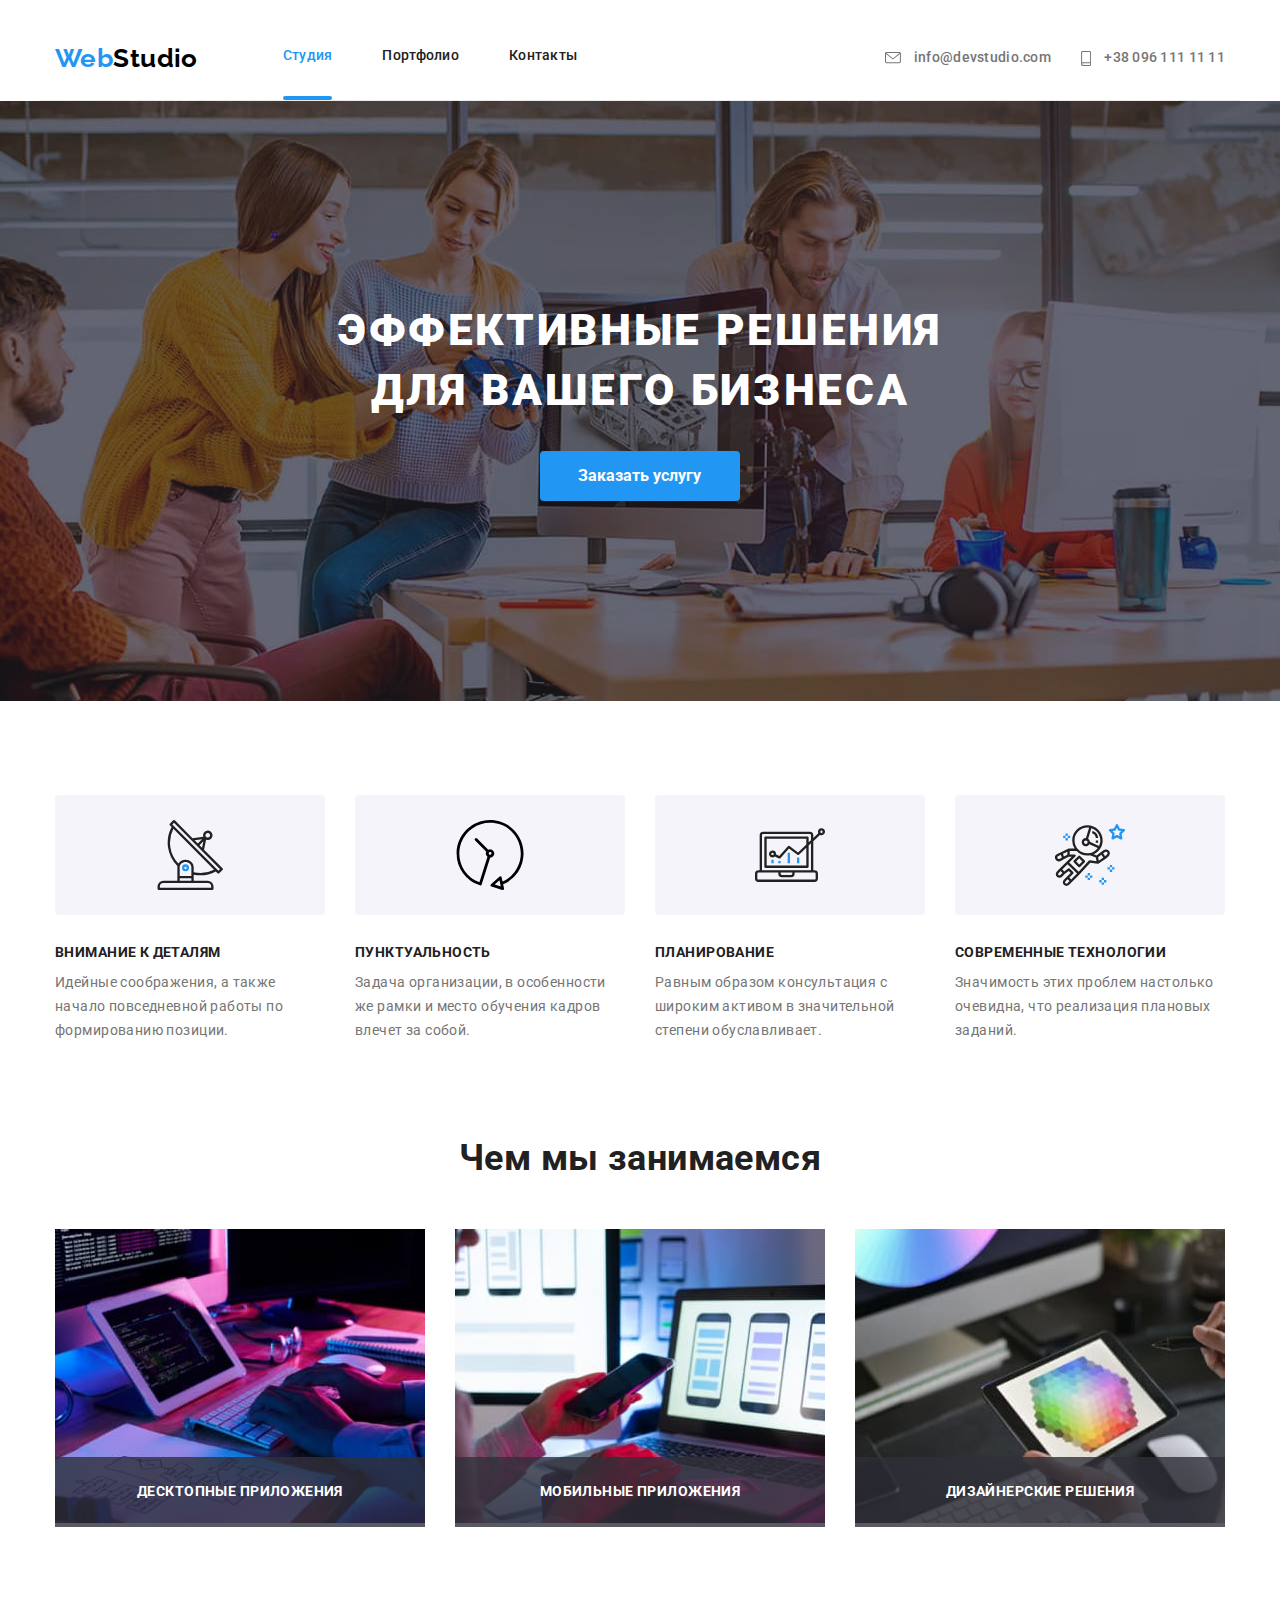
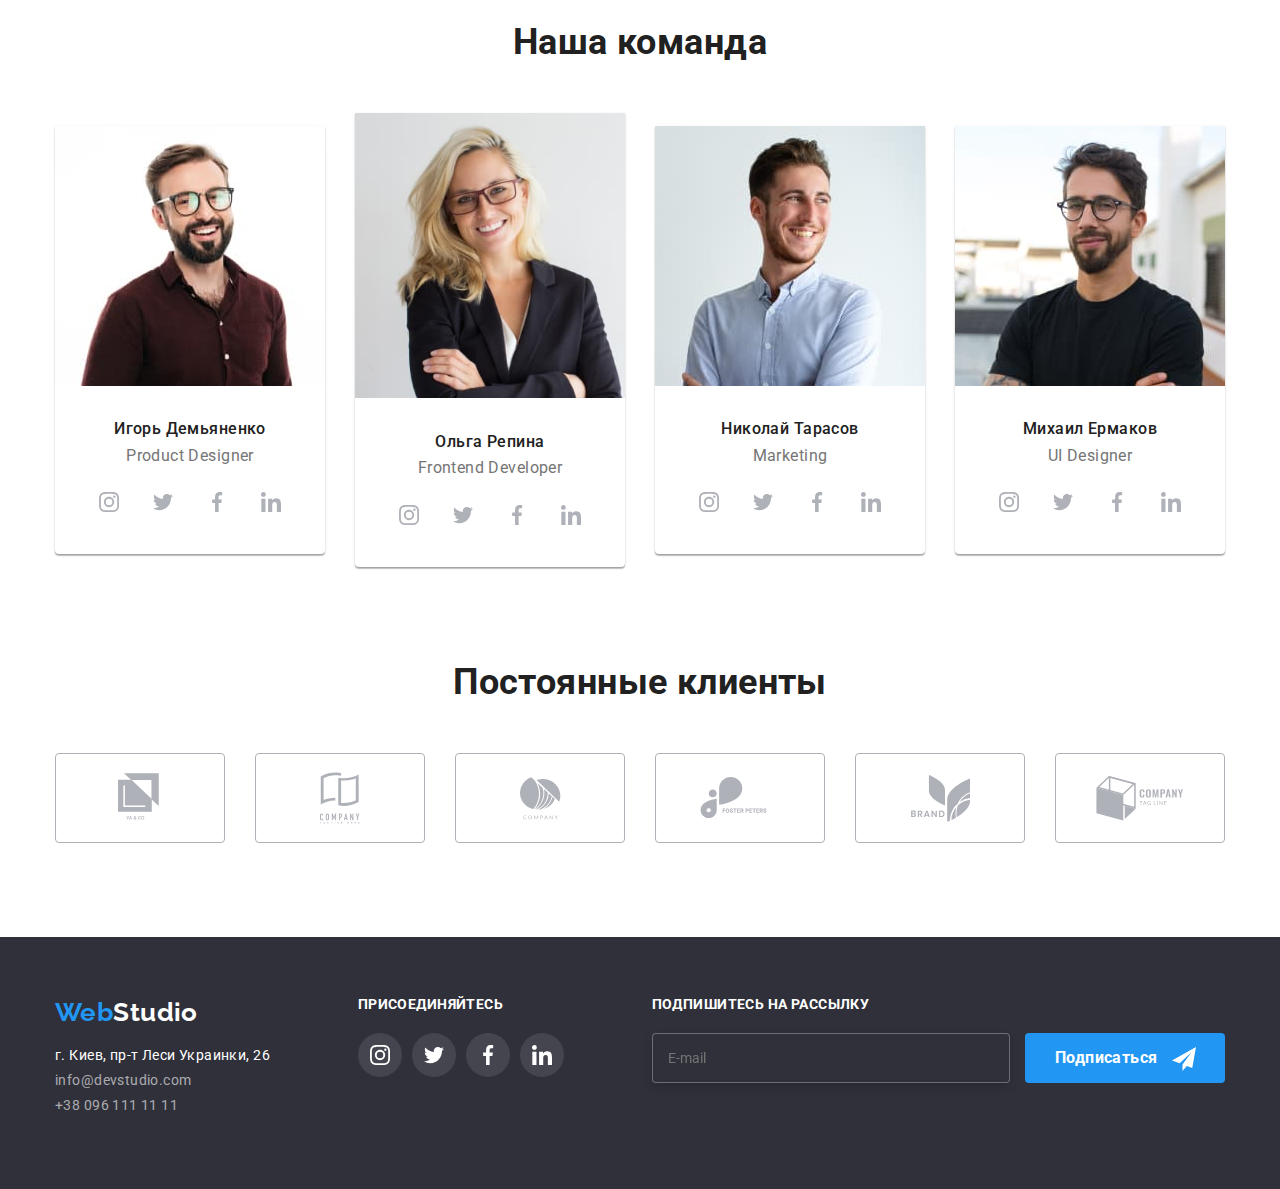
==== commit 5bcb2e40: "picture adaptiv" ====
--- a/index.html
+++ b/index.html
@@ -155,8 +155,12 @@
             <li class="todo-item">
               <div class="todo-container">
                 <img
+                  srcset="
+                    ./images/Studia/laptop.jpg    1x,
+                    ./images/Studia/laptop@2x.jpg 2x
+                  "
                   class="icon"
-                  src="./images/laptop.jpg"
+                  src="./images/Studia/laptop.jpg"
                   alt="laptop"
                   width="370"
                   height="294"
@@ -167,8 +171,12 @@
             <li class="todo-item">
               <div class="todo-container">
                 <img
+                  srcset="
+                    ./images/Studia/smartphone.jpg    1x,
+                    ./images/Studia/smartphone@2x.jpg 2x
+                  "
                   class="icon"
-                  src="./images/smartphone.jpg"
+                  src="./images/Studia/smartphone.jpg"
                   alt="smartphone"
                   width="370"
                   height="294"
@@ -179,8 +187,12 @@
             <li class="todo-item">
               <div class="todo-container">
                 <img
+                  srcset="
+                    ./images/Studia/monitor.jpg    1x,
+                    ./images/Studia/monitor@2x.jpg 2x
+                  "
                   class="icon"
-                  src="./images/monitor.jpg"
+                  src="./images/Studia/monitor.jpg"
                   alt="monitor"
                   width="370"
                   height="294"
@@ -197,12 +209,35 @@
           <h2 class="section-title">Наша команда</h2>
           <ul class="team-list list">
             <li class="team-item">
-              <img
-                src="./images/team1.jpg"
-                alt="член команды 1"
-                width="100%"
-                class="img"
-              />
+              <picture>
+                <source
+                  srcset="
+                    ./images/Team/team1Mobile.jpg    1x,
+                    ./images/Team/team1Mobile@2x.jpg 2x
+                  "
+                  media="(max-width: 767px)"
+                />
+                <source
+                  srcset="
+                    ./images/Team/team1Desktop.jpg    1x,
+                    ./images/Team/team1Desktop@2x.jpg 2x
+                  "
+                  media="(min-width: 1200px)"
+                />
+                <source
+                  srcset="
+                    ./images/Team/team1Tablet.jpg    1x,
+                    ./images/Team/team1Tablet@2x.jpg 2x
+                  "
+                  media="(min-width: 768px)"
+                />
+                <img
+                  src="./images/team1Tablet.jpg"
+                  alt="член команды 1"
+                  class="img"
+                  width="100%"
+                />
+              </picture>
               <h3 class="title">Игорь Демьяненко</h3>
               <p class="text">Product Designer</p>
               <ul class="social-list list">
@@ -241,12 +276,35 @@
               </ul>
             </li>
             <li class="team-item">
-              <img
-                src="./images/team2.jpg"
-                alt="член команды 2"
-                width="270"
-                class="img"
-              />
+              <picture>
+                <source
+                  srcset="
+                    ./images/Team/team2Mobile.jpg 1x
+                    ./images/Team/team2Mobile@2x.jpg 2x
+                  "
+                  media="(max-width: 767px)"
+                />
+                <source
+                  srcset="
+                    ./images/Team/team2Desktop.jpg 1x
+                    ./images/Team/team2Desktop@2x.jpg 2x
+                  "
+                  media="(min-width: 1200px)"
+                />
+                <source
+                  srcset="
+                    ./images/Team/team2Tablet.jpg    1x,
+                    ./images/Team/team2Tablet@2x.jpg 2x
+                  "
+                  media="(min-width: 768px)"
+                />
+                <img
+                  src="./images/team2Tablet.jpg"
+                  alt="член команды 2"
+                  class="img"
+                  width="100%"
+                />
+              </picture>
               <h3 class="title">Ольга Репина</h3>
               <p class="text">Frontend Developer</p>
               <ul class="social-list list">
@@ -285,12 +343,35 @@
               </ul>
             </li>
             <li class="team-item">
-              <img
-                src="./images/team3.jpg"
-                alt="член команды 3"
-                width="270"
-                class="img"
-              />
+              <picture>
+                <source
+                  srcset="
+                    ./images/Team/team3Mobile.jpg    1x,
+                    ./images/Team/team3Mobile@2x.jpg 2x
+                  "
+                  media="(max-width: 767px)"
+                />
+                <source
+                  srcset="
+                    ./images/Team/team3Desktop.jpg    1x,
+                    ./images/Team/team3Desktop@2x.jpg 2x
+                  "
+                  media="(min-width: 1200px)"
+                />
+                <source
+                  srcset="
+                    ./images/Team/team3Tablet.jpg    1x,
+                    ./images/Team/team3Tablet@2x.jpg 2x
+                  "
+                  media="(min-width: 768px)"
+                />
+                <img
+                  src="./images/team3Tablet.jpg"
+                  alt="член команды 3"
+                  class="img"
+                  width="100%"
+                />
+              </picture>
               <h3 class="title">Николай Тарасов</h3>
               <p class="text">Marketing</p>
               <ul class="social-list list">
@@ -329,12 +410,35 @@
               </ul>
             </li>
             <li class="team-item">
-              <img
-                src="./images/team4.jpg"
-                alt="член команды 4"
-                width="270"
-                class="img"
-              />
+              <picture>
+                <source
+                  srcset="
+                    ./images/Team/team4Mobile.jpg    1x,
+                    ./images/Team/team4Mobile@2x.jpg 2x
+                  "
+                  media="(max-width: 767px)"
+                />
+                <source
+                  srcset="
+                    ./images/Team/team4Desktop.jpg    1x,
+                    ./images/Team/team4Desktop@2x.jpg 2x
+                  "
+                  media="(min-width: 1200px)"
+                />
+                <source
+                  srcset="
+                    ./images/Team/team4Tablet.jpg    1x,
+                    ./images/Team/team4Tablet@2x.jpg 2x
+                  "
+                  media="(min-width: 768px)"
+                />
+                <img
+                  src="./images/team4Tablet.jpg"
+                  alt="член команды 4"
+                  class="img"
+                  width="100%"
+                />
+              </picture>
               <h3 class="title">Михаил Ермаков</h3>
               <p class="text">UI Designer</p>
               <ul class="social-list list">
--- a/css/main.min.css
+++ b/css/main.min.css
@@ -1,2 +1,2 @@
-.container,.overlay,.footer-main,.modal .button{margin-left:auto;margin-right:auto}body{background-color:#fff;color:#757575;font-family:Roboto,sans-serif;font-size:14px;line-height:1.14;letter-spacing:0.03em}body.modal-open{overflow:hidden}button{font-family:inherit}h1,h2,h3,h4,h5,h6,p{margin-top:0;margin-bottom:0}.visually-hidden{position:absolute !important;clip:rect(1px 1px 1px 1px);clip:rect(1px, 1px, 1px, 1px);padding:0 !important;border:0 !important;height:1px !important;width:1px !important;overflow:hidden}.list{list-style:none;padding:0;margin:0}.container{padding-left:15px;padding-right:15px}@media screen and (min-width: 480px){.container{width:480px}}@media screen and (min-width: 768px){.container{width:768px}}@media screen and (min-width: 1200px){.container{width:1200px}}.main-nav{position:relative;border-bottom:1px solid #ececec;padding-top:16px;display:-webkit-box;display:-ms-flexbox;display:flex;-webkit-box-align:center;-ms-flex-align:center;align-items:center;-webkit-box-pack:justify;-ms-flex-pack:justify;justify-content:space-between}@media screen and (max-width: 767px){.main-nav{padding-bottom:16px}}.button{display:inline-block;width:200px;height:50px;padding:10px 32px;border-radius:4px;border-width:0px;color:#fff;background-color:#2196f3;font-weight:bold;font-size:16px;line-height:1.87;text-decoration:none;text-align:center}.button.subscribe{margin-top:20px;padding:10px 28px 10px 29px}@media screen and (min-width: 1200px){.button.subscribe{margin-top:0}}.section{padding-bottom:60px}@media screen and (min-width: 1200px){.section{padding-bottom:94px}}.section-title{margin-bottom:50px;color:#212121;font-weight:700;text-align:center;font-size:28px;line-height:1.17}@media screen and (min-width: 1200px){.section-title{font-size:36px}}.img-social{display:-webkit-box;display:-ms-flexbox;display:flex;-webkit-box-align:center;-ms-flex-align:center;align-items:center;-webkit-box-pack:center;-ms-flex-pack:center;justify-content:center;height:44px;width:44px;border-radius:50%;background-color:#fff;color:#afb1b8;fill:currentColor;-webkit-transition:background-color 250ms cubic-bezier(0.4, 0, 0.2, 1),color 250ms cubic-bezier(0.4, 0, 0.2, 1);transition:background-color 250ms cubic-bezier(0.4, 0, 0.2, 1),color 250ms cubic-bezier(0.4, 0, 0.2, 1)}.img-social:hover,.img-social:focus{background-color:#2196f3;color:#fff}.social-list{display:-webkit-box;display:-ms-flexbox;display:flex;-webkit-box-align:center;-ms-flex-align:center;align-items:center;-webkit-box-pack:center;-ms-flex-pack:center;justify-content:center;margin-bottom:24px;margin-top:16px}@media screen and (min-width: 1200px){.social-list{margin-bottom:30px}}.social-list .item+.item{margin-left:10px}.logo{font-family:Raleway,sans-serif;font-weight:bold;text-decoration:none;font-size:24px;line-height:1.16;width:145px;display:inline-block}@media screen and (min-width: 1200px){.logo{font-size:26px;line-height:1.19}}.logo-web{color:#2196f3}.logo-studio{color:#000000}@media screen and (min-width: 768px){.site-nav{display:-webkit-box;display:-ms-flexbox;display:flex;margin-left:85px}.site-nav .item+.item{margin-left:50px}}@media screen and (max-width: 767px){.container-nav{text-align:center;padding-top:60px;font-size:18px;line-height:1.16;display:none;position:absolute;top:100%;left:0;width:100%;height:393px;background:#fff;-webkit-box-shadow:0px 4px 8px rgba(0,0,0,0.04),0px 2px 4px rgba(0,0,0,0.08),0px 1px 3px rgba(240,235,235,0.16);box-shadow:0px 4px 8px rgba(0,0,0,0.04),0px 2px 4px rgba(0,0,0,0.08),0px 1px 3px rgba(240,235,235,0.16)}.container-nav.is-open{display:block;z-index:999}}@media screen and (min-width: 768px){.container-nav{display:-webkit-box;display:-ms-flexbox;display:flex;-webkit-box-align:center;-ms-flex-align:center;align-items:center;-webkit-box-pack:justify;-ms-flex-pack:justify;justify-content:space-between;width:100%}}.button-menu{display:inline-block;border:0;background-color:#fff;color:#212121;fill:currentColor;-webkit-transition:color 250ms cubic-bezier(0.4, 0, 0.2, 1);transition:color 250ms cubic-bezier(0.4, 0, 0.2, 1)}@media screen and (min-width: 768px){.button-menu{display:none}}.button-menu:hover{color:#2196f3;outline-color:#fff}.button-menu .icon-cross{display:none}.button-menu.is-open .icon-cross{display:block}.button-menu.is-open .icon-menu{display:none}.site-nav-link{display:inline-block;padding-bottom:40px;color:#212121;font-weight:500;letter-spacing:0.02em;text-decoration:none;-webkit-transition:color 250ms cubic-bezier(0.4, 0, 0.2, 1);transition:color 250ms cubic-bezier(0.4, 0, 0.2, 1)}@media screen and (max-width: 767px){.site-nav-link.current{padding-bottom:44px}}@media screen and (min-width: 768px){.site-nav-link{display:block;padding-top:32px;padding-bottom:32px}}.site-nav-link:hover,.site-nav-link:focus,.site-nav-link.current{color:#2196f3}.site-nav-link.current::after{content:'';display:block;width:100%;height:4px;background:#2196f3;border-radius:2px;-webkit-transform:translateY(4px);transform:translateY(4px)}@media screen and (min-width: 768px){.site-nav-link.current::after{-webkit-transform:translateY(32px);transform:translateY(32px)}}.adress{margin-left:auto;font-style:normal}@media screen and (max-width: 767px){.adress-nav{font-size:18px;line-height:1.16}.adress-nav .item+.item{margin-top:16px}}@media screen and (min-width: 768px) and (max-width: 1199px){.adress-nav .item+.item{margin-top:10px}}@media screen and (min-width: 1200px){.adress-nav{display:-webkit-box;display:-ms-flexbox;display:flex}.adress-nav .item+.item{margin-left:30px}}.adress-link{color:#757575;font-weight:500;letter-spacing:0.02em;text-decoration:none;-webkit-transition:color 250ms cubic-bezier(0.4, 0, 0.2, 1);transition:color 250ms cubic-bezier(0.4, 0, 0.2, 1)}.adress-link:focus,.adress-link:hover{color:#2196f3}.icon-header{margin-right:10px;fill:currentColor;vertical-align:middle}.overlay{display:-webkit-box;display:-ms-flexbox;display:flex;-webkit-box-align:center;-ms-flex-align:center;align-items:center;-webkit-box-pack:center;-ms-flex-pack:center;justify-content:center;max-width:480px;height:400px;background-image:-webkit-gradient(linear, left top, left bottom, from(rgba(47,48,58,0.4)), to(rgba(47,48,58,0.4))),url("../images/Header.jpg");background-image:linear-gradient(rgba(47,48,58,0.4), rgba(47,48,58,0.4)),url("../images/Header.jpg");background-position:center;background-repeat:no-repeat;background-size:cover;background-color:rgba(47,48,58,0.4)}@media screen and (min-width: 768px){.overlay{max-width:768px}}@media screen and (min-width: 1200px){.overlay{max-width:1600px;min-width:1200px;height:600px}}.hero{text-align:center;margin-bottom:44px}@media screen and (min-width: 1200px){.hero{margin-bottom:94px}}.hero-title{margin-bottom:30px;color:#fff;font-weight:900;font-size:26px;line-height:1.61;letter-spacing:0.06em;text-transform:uppercase}@media screen and (min-width: 1200px){.hero-title{font-weight:900;font-size:44px;line-height:1.36}}@media screen and (min-width: 768px){.feature-list{display:-webkit-box;display:-ms-flexbox;display:flex;-ms-flex-wrap:wrap;flex-wrap:wrap}}@media screen and (min-width: 1200px){.feature-list{-ms-flex-wrap:nowrap;flex-wrap:nowrap}}.feature-list .title{margin-bottom:10px;color:#212121;font-weight:700;text-transform:uppercase;font-size:14px}@media screen and (max-width: 767px){.feature-list .title{text-align:center}}@media screen and (max-width: 1199px){.feature-list .item{margin-bottom:30px}}@media screen and (min-width: 768px){.feature-list .item{width:calc((100% - 60px) / 2)}}@media screen and (min-width: 1200px){.feature-list .item{width:calc((100% - 90px) / 3)}}@media screen and (min-width: 768px){.feature-list .item:nth-child(2n){margin-left:30px}}@media screen and (min-width: 1200px){.feature-list .item+.item{margin-left:30px}}.feature-list .text{line-height:1.71}.feature-container{display:-webkit-box;display:-ms-flexbox;display:flex;-webkit-box-align:center;-ms-flex-align:center;align-items:center;-webkit-box-pack:center;-ms-flex-pack:center;justify-content:center;background:#f5f4fa;border-radius:4px;margin-bottom:30px;width:100%;height:120px}@media screen and (max-width: 1199px){.todo-section{display:none}}.todo-list{display:-webkit-box;display:-ms-flexbox;display:flex;-webkit-box-align:center;-ms-flex-align:center;align-items:center;-webkit-box-pack:justify;-ms-flex-pack:justify;justify-content:space-between}.todo-container{position:relative}.todo-text{position:absolute;bottom:0;left:0;display:-webkit-box;display:-ms-flexbox;display:flex;-webkit-box-align:center;-ms-flex-align:center;align-items:center;-webkit-box-pack:center;-ms-flex-pack:center;justify-content:center;width:100%;height:70px;background:rgba(47,48,58,0.8);font-weight:700;text-transform:uppercase;color:#ffffff}.team-list{text-align:center}@media screen and (min-width: 768px){.team-list{display:-webkit-box;display:-ms-flexbox;display:flex;-webkit-box-align:center;-ms-flex-align:center;align-items:center;-webkit-box-pack:justify;-ms-flex-pack:justify;justify-content:space-between;-ms-flex-wrap:wrap;flex-wrap:wrap}}@media screen and (min-width: 1200px){.team-list{-ms-flex-wrap:nowrap;flex-wrap:nowrap}}.team-list .title{margin-bottom:10px;color:#212121;font-weight:500;font-size:16px;line-height:1.19}.team-list .text{display:inline-block;font-size:16px;line-height:1.19px}.team-list .img{margin-bottom:30px;width:100%}@media screen and (min-width: 1200px){.team-list .img{width:270px}}.team-item{background:#ffffff;-webkit-box-shadow:0px 2px 1px rgba(0,0,0,0.2),0px 1px 1px rgba(0,0,0,0.14),0px 1px 3px rgba(0,0,0,0.12);box-shadow:0px 2px 1px rgba(0,0,0,0.2),0px 1px 1px rgba(0,0,0,0.14),0px 1px 3px rgba(0,0,0,0.12);border-radius:0px 0px 4px 4px;overflow:hidden}@media screen and (max-width: 1199px){.team-item{margin-bottom:30px}}@media screen and (min-width: 768px){.team-item{width:calc((100% - 60px) / 2)}}@media screen and (min-width: 1200px){.team-item{width:calc((100% - 90px) / 3)}}@media screen and (min-width: 768px){.team-item:nth-child(2n){margin-left:30px}}@media screen and (min-width: 1200px){.team-item+.team-item{margin-left:30px}}.client-list{display:-webkit-box;display:-ms-flexbox;display:flex;-webkit-box-align:center;-ms-flex-align:center;align-items:center;-webkit-box-pack:center;-ms-flex-pack:center;justify-content:center;-ms-flex-wrap:wrap;flex-wrap:wrap}@media screen and (min-width: 1200px){.client-list{-ms-flex-wrap:nowrap;flex-wrap:nowrap}}.client-list .item{display:-webkit-box;display:-ms-flexbox;display:flex;-webkit-box-align:center;-ms-flex-align:center;align-items:center;-webkit-box-pack:center;-ms-flex-pack:center;justify-content:center;height:90px;border:1px solid #afb1b8;border-radius:4px;color:#afb1b8;-webkit-transition:border 250ms cubic-bezier(0.4, 0, 0.2, 1),color 250ms cubic-bezier(0.4, 0, 0.2, 1);transition:border 250ms cubic-bezier(0.4, 0, 0.2, 1),color 250ms cubic-bezier(0.4, 0, 0.2, 1)}.client-list .item:hover,.client-list .item:focus{border:1px solid #2196f3;color:#2196f3}.client-li{width:calc((100% - 30px) / 2)}@media screen and (max-width: 767px){.client-li:not(:nth-child(2n)){margin-right:30px}.client-li:not(:nth-last-child(-n+2)){margin-bottom:30px}}@media screen and (min-width: 768px){.client-li{width:calc((100% - 60px) / 3)}}@media screen and (min-width: 768px) and (max-width: 1199px){.client-li:not(:nth-child(3n)){margin-right:30px}.client-li:not(:nth-last-child(-n+3)){margin-bottom:30px}}@media screen and (min-width: 1200px){.client-li{width:170px}.client-li:not(:last-child){margin-right:30px}}.img-client{--color1: currentColor}.footer-main{text-align:center;padding:60px 0px;height:603px;max-width:480px;background:#2f303a}@media screen and (min-width: 768px){.footer-main{height:463px;max-width:768px}}@media screen and (min-width: 1200px){.footer-main{height:252px;max-width:1600px;min-width:1200px;text-align:left}}.footer-adress{font-style:normal}.footer-adress .post{color:#fff;font-size:14px;line-height:1.71x}.footer-adress .item+.item{margin-top:8px}@media screen and (min-width: 1200px){.footer-adress .item+.item{margin-top:9px}}.footer-adress .link{color:rgba(255,255,255,0.6);line-height:1.71x;text-decoration:none}.footer-adress .link:hover,.footer-adress .link:focus{color:#2196f3}.footer-header{font-weight:700;text-transform:uppercase;color:#fff;margin-bottom:20px}@media screen and (max-width: 767px){.footer-header{margin-top:60px}}.footer .logo{display:inline-block;margin-bottom:20px}.footer .logo-studio{color:#fff}@media screen and (min-width: 768px) and (max-width: 1199px){.footer form{margin-top:60px;width:450px}}@media screen and (min-width: 768px){.footer.container{display:-webkit-box;display:-ms-flexbox;display:flex;-webkit-box-pack:center;-ms-flex-pack:center;justify-content:center;-ms-flex-wrap:wrap;flex-wrap:wrap}}@media screen and (min-width: 1200px){.footer.container{display:-webkit-box;display:-ms-flexbox;display:flex;-webkit-box-pack:justify;-ms-flex-pack:justify;justify-content:space-between}}@media screen and (min-width: 768px) and (max-width: 1199px){.footer-list{margin-left:165px}}.img-footer{background:rgba(255,255,255,0.1);color:#fff}.img-sent{fill:currentColor;margin-left:10px;vertical-align:middle}.footer-input{width:100%;height:50px;border:1px solid rgba(255,255,255,0.3);-webkit-filter:drop-shadow(0px 4px 4px rgba(0,0,0,0.15));filter:drop-shadow(0px 4px 4px rgba(0,0,0,0.15));border-radius:4px;margin-right:12px;background-color:#2f303a;color:rgba(255,255,255,0.6);padding:16px 15px}@media screen and (min-width: 768px){.footer-input{width:450px}}@media screen and (min-width: 1200px){.footer-input{width:358px}}.filter{margin-top:60px;margin-bottom:5px}@media screen and (min-width: 768px){.filter{margin-bottom:30px;text-align:center}}@media screen and (min-width: 1200px){.filter{margin-top:94px;margin-bottom:50px}}.button-work{color:#212121;font-weight:500;font-size:16px;line-height:1.62;text-align:center;background-color:#f5f4fa;border-radius:4px;border-width:0;-webkit-box-shadow:none;box-shadow:none;padding:6px 22px;-webkit-transition:color 250ms cubic-bezier(0.4, 0, 0.2, 1),background-color 250ms cubic-bezier(0.4, 0, 0.2, 1),-webkit-box-shadow 250ms cubic-bezier(0.4, 0, 0.2, 1);transition:color 250ms cubic-bezier(0.4, 0, 0.2, 1),background-color 250ms cubic-bezier(0.4, 0, 0.2, 1),-webkit-box-shadow 250ms cubic-bezier(0.4, 0, 0.2, 1);transition:color 250ms cubic-bezier(0.4, 0, 0.2, 1),background-color 250ms cubic-bezier(0.4, 0, 0.2, 1),box-shadow 250ms cubic-bezier(0.4, 0, 0.2, 1);transition:color 250ms cubic-bezier(0.4, 0, 0.2, 1),background-color 250ms cubic-bezier(0.4, 0, 0.2, 1),box-shadow 250ms cubic-bezier(0.4, 0, 0.2, 1),-webkit-box-shadow 250ms cubic-bezier(0.4, 0, 0.2, 1)}@media screen and (max-width: 767px){.button-work{margin-bottom:15px}}.button-work:not(:last-child){margin-right:8px}.button-work:hover,.button-work:focus{color:#fff;outline-color:#2196f3;background-color:#2196f3;-webkit-box-shadow:0px 2px 2px rgba(0,0,0,0.12),0px 1px 2px rgba(0,0,0,0.08),0px 3px 1px rgba(0,0,0,0.1);box-shadow:0px 2px 2px rgba(0,0,0,0.12),0px 1px 2px rgba(0,0,0,0.08),0px 3px 1px rgba(0,0,0,0.1)}.work-list{display:-webkit-box;display:-ms-flexbox;display:flex;-ms-flex-wrap:wrap;flex-wrap:wrap}.work-list .element{background-color:#fff;border:1px solid #eeeeee;-webkit-box-shadow:none;box-shadow:none;-webkit-transition:-webkit-box-shadow 250ms cubic-bezier(0.4, 0, 0.2, 1);transition:-webkit-box-shadow 250ms cubic-bezier(0.4, 0, 0.2, 1);transition:box-shadow 250ms cubic-bezier(0.4, 0, 0.2, 1);transition:box-shadow 250ms cubic-bezier(0.4, 0, 0.2, 1), -webkit-box-shadow 250ms cubic-bezier(0.4, 0, 0.2, 1)}@media screen and (min-width: 768px){.work-list .element{width:calc((100% - 30px) / 2);margin-right:30px;margin-bottom:30px}.work-list .element:nth-child(2n){margin-right:0px}.work-list .element:nth-last-child(-n+2){margin-bottom:0px}}@media screen and (min-width: 1200px){.work-list .element{width:calc((100% - 2 * 30px) / 3);margin-right:30px;margin-bottom:30px}.work-list .element:nth-child(3n){margin-right:0px}.work-list .element:nth-last-child(-n+3){margin-bottom:0px}}.work-list .element:hover{-webkit-box-shadow:1px 4px 6px rgba(0,0,0,0.16),0px 4px 4px rgba(0,0,0,0.06),0px 1px 1px rgba(0,0,0,0.12);box-shadow:1px 4px 6px rgba(0,0,0,0.16),0px 4px 4px rgba(0,0,0,0.06),0px 1px 1px rgba(0,0,0,0.12)}.work-list .element:hover .item{-webkit-transform:translateY(0);transform:translateY(0)}.work-list .title{margin-bottom:4px;color:#212121;font-weight:700;font-size:18px;line-height:2;letter-spacing:0.06em}.work-list .item{position:absolute;top:0px;left:0px;width:100%;height:100%;padding:63px 24px;font-size:18px;line-height:1.56;color:#fff;background:rgba(33,150,243,0.9);-webkit-transform:translateY(100%);transform:translateY(100%);-webkit-transition:-webkit-transform 250ms cubic-bezier(0.4, 0, 0.2, 1);transition:-webkit-transform 250ms cubic-bezier(0.4, 0, 0.2, 1);transition:transform 250ms cubic-bezier(0.4, 0, 0.2, 1);transition:transform 250ms cubic-bezier(0.4, 0, 0.2, 1), -webkit-transform 250ms cubic-bezier(0.4, 0, 0.2, 1)}.work-list .text{margin-bottom:20px;font-size:16px;line-height:1.87;color:#757575}.work-list .elem{padding:20px;text-decoration:none}.work-list .link{text-decoration:none}.work-list-img{position:relative;overflow:hidden}.backdrope{position:fixed;top:0px;left:0px;width:100%;height:100%;background:rgba(0,0,0,0.2);overflow-y:scroll;opacity:1;-webkit-transition:opacity 250ms cubic-bezier(0.4, 0, 0.2, 1);transition:opacity 250ms cubic-bezier(0.4, 0, 0.2, 1)}.backdrope.is-hidden{opacity:0;pointer-events:none}.modal{position:absolute;width:450px;height:609px;left:50%;top:15px;-webkit-transform:translate(-50%, 0);transform:translate(-50%, 0);padding:40px;background-color:#fff;-webkit-box-shadow:0px 1px 3px rgba(0,0,0,0.12),0px 1px 1px rgba(0,0,0,0.14),0px 2px 1px rgba(0,0,0,0.2);box-shadow:0px 1px 3px rgba(0,0,0,0.12),0px 1px 1px rgba(0,0,0,0.14),0px 2px 1px rgba(0,0,0,0.2);border-radius:4px}@media screen and (min-width: 1200px){.modal{width:528px;height:581px}}@media screen and (min-width: 768px){.modal{left:50%;top:50%;-webkit-transform:translate(-50%, -50%);transform:translate(-50%, -50%)}}.modal .button{display:block}.form-title{margin-bottom:12px;color:#212121;font-weight:700;font-size:20px;line-height:1.15;text-align:center}textarea{resize:none;width:100%;height:120px;padding:12px 16px}textarea:focus+.img-form{color:#2196f3}textarea:focus{border:1px solid #2196f3;outline:0}.form-field{position:relative;margin-bottom:10px;display:-webkit-box;display:-ms-flexbox;display:flex;-webkit-box-orient:vertical;-webkit-box-direction:normal;-ms-flex-direction:column;flex-direction:column}.form-label{font-size:12px;line-height:1.16;letter-spacing:0.01em;margin-bottom:4px}.form-input{height:40px;padding:12px 42px;color:black;-webkit-transition:color 250ms cubic-bezier(0.4, 0, 0.2, 1);transition:color 250ms cubic-bezier(0.4, 0, 0.2, 1)}.form-input:focus+.img-form{color:#2196f3}.form-input:focus{border:1px solid #2196f3;outline:0}.form-allow{margin-top:20px;margin-bottom:30px}.button-close{position:absolute;right:14px;top:14px;width:30px;height:30px;border-radius:50%;background:#ffffff;border:1px solid rgba(0,0,0,0.1);display:-webkit-box;display:-ms-flexbox;display:flex;-webkit-box-align:center;-ms-flex-align:center;align-items:center;-webkit-box-pack:center;-ms-flex-pack:center;justify-content:center;color:black;-webkit-transition:color 250ms cubic-bezier(0.4, 0, 0.2, 1);transition:color 250ms cubic-bezier(0.4, 0, 0.2, 1)}.button-close:hover,.button-close:focus{color:#2196f3}.img-close{fill:currentColor}.img-color{display:-webkit-box;display:-ms-flexbox;display:flex;-webkit-box-align:center;-ms-flex-align:center;align-items:center;-webkit-box-pack:center;-ms-flex-pack:center;justify-content:center;fill:currentColor}.form-link{color:#2196f3}.img-form{color:#212121;position:absolute;bottom:11px;left:12px;display:inline-block;width:18px;height:18px}.checkbox{appearance:none;-moz-appearance:none;-webkit-appearance:none;position:absolute}.checkbox:checked+.checkbox-label::before{background-color:#2196f3;background-image:url("../images/icon_check.svg");border-width:0}.checkbox-label{display:inline-block;font-size:12px;line-height:1.16}@media screen and (min-width: 1200px){.checkbox-label{font-size:14px;line-height:1.71}}.checkbox-label::before{content:'';display:inline-block;width:16px;height:15px;border:2px solid #212121;vertical-align:middle;margin-right:8px}
+.container,.overlay,.footer-main,.modal .button{margin-left:auto;margin-right:auto}body{background-color:#fff;color:#757575;font-family:Roboto,sans-serif;font-size:14px;line-height:1.14;letter-spacing:0.03em}body.modal-open{overflow:hidden}button{font-family:inherit}h1,h2,h3,h4,h5,h6,p{margin-top:0;margin-bottom:0}.visually-hidden{position:absolute !important;clip:rect(1px 1px 1px 1px);clip:rect(1px, 1px, 1px, 1px);padding:0 !important;border:0 !important;height:1px !important;width:1px !important;overflow:hidden}.list{list-style:none;padding:0;margin:0}.container{padding-left:15px;padding-right:15px}@media screen and (min-width: 480px){.container{width:480px}}@media screen and (min-width: 768px){.container{width:768px}}@media screen and (min-width: 1200px){.container{width:1200px}}.main-nav{position:relative;border-bottom:1px solid #ececec;padding-top:16px;display:-webkit-box;display:-ms-flexbox;display:flex;-webkit-box-align:center;-ms-flex-align:center;align-items:center;-webkit-box-pack:justify;-ms-flex-pack:justify;justify-content:space-between}@media screen and (max-width: 767px){.main-nav{padding-bottom:16px}}.button{display:inline-block;width:200px;height:50px;padding:10px 32px;border-radius:4px;border-width:0px;color:#fff;background-color:#2196f3;font-weight:bold;font-size:16px;line-height:1.87;text-decoration:none;text-align:center}.button.subscribe{margin-top:20px;padding:10px 28px 10px 29px}@media screen and (min-width: 1200px){.button.subscribe{margin-top:0}}.section{padding-bottom:60px}@media screen and (min-width: 1200px){.section{padding-bottom:94px}}.section-title{margin-bottom:50px;color:#212121;font-weight:700;text-align:center;font-size:28px;line-height:1.17}@media screen and (min-width: 1200px){.section-title{font-size:36px}}.img-social{display:-webkit-box;display:-ms-flexbox;display:flex;-webkit-box-align:center;-ms-flex-align:center;align-items:center;-webkit-box-pack:center;-ms-flex-pack:center;justify-content:center;height:44px;width:44px;border-radius:50%;background-color:#fff;color:#afb1b8;fill:currentColor;-webkit-transition:background-color 250ms cubic-bezier(0.4, 0, 0.2, 1),color 250ms cubic-bezier(0.4, 0, 0.2, 1);transition:background-color 250ms cubic-bezier(0.4, 0, 0.2, 1),color 250ms cubic-bezier(0.4, 0, 0.2, 1)}.img-social:hover,.img-social:focus{background-color:#2196f3;color:#fff}.social-list{display:-webkit-box;display:-ms-flexbox;display:flex;-webkit-box-align:center;-ms-flex-align:center;align-items:center;-webkit-box-pack:center;-ms-flex-pack:center;justify-content:center;margin-bottom:24px;margin-top:16px}@media screen and (min-width: 1200px){.social-list{margin-bottom:30px}}.social-list .item+.item{margin-left:10px}.logo{font-family:Raleway,sans-serif;font-weight:bold;text-decoration:none;font-size:24px;line-height:1.16;width:145px;display:inline-block}@media screen and (min-width: 1200px){.logo{font-size:26px;line-height:1.19}}.logo-web{color:#2196f3}.logo-studio{color:#000000}@media screen and (min-width: 768px){.site-nav{display:-webkit-box;display:-ms-flexbox;display:flex;margin-left:85px}.site-nav .item+.item{margin-left:50px}}@media screen and (max-width: 767px){.container-nav{text-align:center;padding-top:60px;font-size:18px;line-height:1.16;display:none;position:absolute;top:100%;left:0;width:100%;height:393px;background:#fff;-webkit-box-shadow:0px 4px 8px rgba(0,0,0,0.04),0px 2px 4px rgba(0,0,0,0.08),0px 1px 3px rgba(240,235,235,0.16);box-shadow:0px 4px 8px rgba(0,0,0,0.04),0px 2px 4px rgba(0,0,0,0.08),0px 1px 3px rgba(240,235,235,0.16)}.container-nav.is-open{display:block;z-index:999}}@media screen and (min-width: 768px){.container-nav{display:-webkit-box;display:-ms-flexbox;display:flex;-webkit-box-align:center;-ms-flex-align:center;align-items:center;-webkit-box-pack:justify;-ms-flex-pack:justify;justify-content:space-between;width:100%}}.button-menu{display:inline-block;border:0;background-color:#fff;color:#212121;fill:currentColor;-webkit-transition:color 250ms cubic-bezier(0.4, 0, 0.2, 1);transition:color 250ms cubic-bezier(0.4, 0, 0.2, 1)}@media screen and (min-width: 768px){.button-menu{display:none}}.button-menu:hover{color:#2196f3;outline-color:#fff}.button-menu .icon-cross{display:none}.button-menu.is-open .icon-cross{display:block}.button-menu.is-open .icon-menu{display:none}.site-nav-link{display:inline-block;padding-bottom:40px;color:#212121;font-weight:500;letter-spacing:0.02em;text-decoration:none;-webkit-transition:color 250ms cubic-bezier(0.4, 0, 0.2, 1);transition:color 250ms cubic-bezier(0.4, 0, 0.2, 1)}@media screen and (max-width: 767px){.site-nav-link.current{padding-bottom:44px}}@media screen and (min-width: 768px){.site-nav-link{display:block;padding-top:32px;padding-bottom:32px}}.site-nav-link:hover,.site-nav-link:focus,.site-nav-link.current{color:#2196f3}.site-nav-link.current::after{content:'';display:block;width:100%;height:4px;background:#2196f3;border-radius:2px;-webkit-transform:translateY(4px);transform:translateY(4px)}@media screen and (min-width: 768px){.site-nav-link.current::after{-webkit-transform:translateY(32px);transform:translateY(32px)}}.adress{margin-left:auto;font-style:normal}@media screen and (max-width: 767px){.adress-nav{font-size:18px;line-height:1.16}.adress-nav .item+.item{margin-top:16px}}@media screen and (min-width: 768px) and (max-width: 1199px){.adress-nav .item+.item{margin-top:10px}}@media screen and (min-width: 1200px){.adress-nav{display:-webkit-box;display:-ms-flexbox;display:flex}.adress-nav .item+.item{margin-left:30px}}.adress-link{color:#757575;font-weight:500;letter-spacing:0.02em;text-decoration:none;-webkit-transition:color 250ms cubic-bezier(0.4, 0, 0.2, 1);transition:color 250ms cubic-bezier(0.4, 0, 0.2, 1)}.adress-link:focus,.adress-link:hover{color:#2196f3}.icon-header{margin-right:10px;fill:currentColor;vertical-align:middle}.overlay{display:-webkit-box;display:-ms-flexbox;display:flex;-webkit-box-align:center;-ms-flex-align:center;align-items:center;-webkit-box-pack:center;-ms-flex-pack:center;justify-content:center;max-width:480px;height:400px;background-image:-webkit-gradient(linear, left top, left bottom, from(rgba(47,48,58,0.4)), to(rgba(47,48,58,0.4))),url("../images/Header/HeaderMobile.jpg");background-image:linear-gradient(rgba(47,48,58,0.4), rgba(47,48,58,0.4)),url("../images/Header/HeaderMobile.jpg");background-position:center;background-repeat:no-repeat;background-size:cover;background-color:rgba(47,48,58,0.4)}@media screen and (min-width: 768px){.overlay{max-width:768px}}@media screen and (min-width: 1200px){.overlay{max-width:1600px;min-width:1200px;height:600px}}@media screen and (min-device-pixel-ratio: 2), screen and (-webkit-min-device-pixel-ratio: 2), screen and (min-resolution: 192dpi), screen and (min-resolution: 2dppx){.overlay{background-image:-webkit-gradient(linear, left top, left bottom, from(rgba(47,48,58,0.4)), to(rgba(47,48,58,0.4))),url("../images/Header/HeaderMobile@2x.jpg");background-image:linear-gradient(rgba(47,48,58,0.4), rgba(47,48,58,0.4)),url("../images/Header/HeaderMobile@2x.jpg")}}@media screen and (min-width: 768px){.overlay{background-image:-webkit-gradient(linear, left top, left bottom, from(rgba(47,48,58,0.4)), to(rgba(47,48,58,0.4))),url("../images/Header/HeaderTablet.jpg");background-image:linear-gradient(rgba(47,48,58,0.4), rgba(47,48,58,0.4)),url("../images/Header/HeaderTablet.jpg")}}@media screen and (min-width: 768px) and (min-device-pixel-ratio: 2), screen and (min-width: 768px) and (-webkit-min-device-pixel-ratio: 2), screen and (min-width: 768px) and (min-resolution: 192dpi), screen and (min-width: 768px) and (min-resolution: 2dppx){.overlay{background-image:-webkit-gradient(linear, left top, left bottom, from(rgba(47,48,58,0.4)), to(rgba(47,48,58,0.4))),url("../images/Header/HeaderTablet@2x.jpg");background-image:linear-gradient(rgba(47,48,58,0.4), rgba(47,48,58,0.4)),url("../images/Header/HeaderTablet@2x.jpg")}}@media screen and (min-width: 1200px){.overlay{background-image:-webkit-gradient(linear, left top, left bottom, from(rgba(47,48,58,0.4)), to(rgba(47,48,58,0.4))),url("../images/Header/HeaderDesktop.jpg");background-image:linear-gradient(rgba(47,48,58,0.4), rgba(47,48,58,0.4)),url("../images/Header/HeaderDesktop.jpg")}}@media screen and (min-width: 1200px) and (min-device-pixel-ratio: 2), screen and (min-width: 1200px) and (-webkit-min-device-pixel-ratio: 2), screen and (min-width: 1200px) and (min-resolution: 192dpi), screen and (min-width: 1200px) and (min-resolution: 2dppx){.overlay{background-image:-webkit-gradient(linear, left top, left bottom, from(rgba(47,48,58,0.4)), to(rgba(47,48,58,0.4))),url("../images/Header/HeaderDesktop@2x.jpg");background-image:linear-gradient(rgba(47,48,58,0.4), rgba(47,48,58,0.4)),url("../images/Header/HeaderDesktop@2x.jpg")}}.hero{text-align:center;margin-bottom:44px}@media screen and (min-width: 1200px){.hero{margin-bottom:94px}}.hero-title{margin-bottom:30px;color:#fff;font-weight:900;font-size:26px;line-height:1.61;letter-spacing:0.06em;text-transform:uppercase}@media screen and (min-width: 1200px){.hero-title{font-weight:900;font-size:44px;line-height:1.36}}@media screen and (min-width: 768px){.feature-list{display:-webkit-box;display:-ms-flexbox;display:flex;-ms-flex-wrap:wrap;flex-wrap:wrap}}@media screen and (min-width: 1200px){.feature-list{-ms-flex-wrap:nowrap;flex-wrap:nowrap}}.feature-list .title{margin-bottom:10px;color:#212121;font-weight:700;text-transform:uppercase;font-size:14px}@media screen and (max-width: 767px){.feature-list .title{text-align:center}}@media screen and (max-width: 1199px){.feature-list .item{margin-bottom:30px}}@media screen and (min-width: 768px){.feature-list .item{width:calc((100% - 60px) / 2)}}@media screen and (min-width: 1200px){.feature-list .item{width:calc((100% - 90px) / 3)}}@media screen and (min-width: 768px){.feature-list .item:nth-child(2n){margin-left:30px}}@media screen and (min-width: 1200px){.feature-list .item+.item{margin-left:30px}}.feature-list .text{line-height:1.71}.feature-container{display:-webkit-box;display:-ms-flexbox;display:flex;-webkit-box-align:center;-ms-flex-align:center;align-items:center;-webkit-box-pack:center;-ms-flex-pack:center;justify-content:center;background:#f5f4fa;border-radius:4px;margin-bottom:30px;width:100%;height:120px}@media screen and (max-width: 1199px){.todo-section{display:none}}.todo-list{display:-webkit-box;display:-ms-flexbox;display:flex;-webkit-box-align:center;-ms-flex-align:center;align-items:center;-webkit-box-pack:justify;-ms-flex-pack:justify;justify-content:space-between}.todo-container{position:relative}.todo-text{position:absolute;bottom:0;left:0;display:-webkit-box;display:-ms-flexbox;display:flex;-webkit-box-align:center;-ms-flex-align:center;align-items:center;-webkit-box-pack:center;-ms-flex-pack:center;justify-content:center;width:100%;height:70px;background:rgba(47,48,58,0.8);font-weight:700;text-transform:uppercase;color:#ffffff}.team-list{text-align:center}@media screen and (min-width: 768px){.team-list{display:-webkit-box;display:-ms-flexbox;display:flex;-webkit-box-align:center;-ms-flex-align:center;align-items:center;-webkit-box-pack:justify;-ms-flex-pack:justify;justify-content:space-between;-ms-flex-wrap:wrap;flex-wrap:wrap}}@media screen and (min-width: 1200px){.team-list{-ms-flex-wrap:nowrap;flex-wrap:nowrap}}.team-list .title{margin-bottom:10px;color:#212121;font-weight:500;font-size:16px;line-height:1.19}.team-list .text{display:inline-block;font-size:16px;line-height:1.19px}.team-list .img{margin-bottom:30px;width:100%}@media screen and (min-width: 1200px){.team-list .img{width:270px}}.team-item{background:#ffffff;-webkit-box-shadow:0px 2px 1px rgba(0,0,0,0.2),0px 1px 1px rgba(0,0,0,0.14),0px 1px 3px rgba(0,0,0,0.12);box-shadow:0px 2px 1px rgba(0,0,0,0.2),0px 1px 1px rgba(0,0,0,0.14),0px 1px 3px rgba(0,0,0,0.12);border-radius:0px 0px 4px 4px;overflow:hidden}@media screen and (max-width: 1199px){.team-item{margin-bottom:30px}}@media screen and (min-width: 768px){.team-item{width:calc((100% - 60px) / 2)}}@media screen and (min-width: 1200px){.team-item{width:calc((100% - 90px) / 3)}}@media screen and (min-width: 768px){.team-item:nth-child(2n){margin-left:30px}}@media screen and (min-width: 1200px){.team-item+.team-item{margin-left:30px}}.client-list{display:-webkit-box;display:-ms-flexbox;display:flex;-webkit-box-align:center;-ms-flex-align:center;align-items:center;-webkit-box-pack:center;-ms-flex-pack:center;justify-content:center;-ms-flex-wrap:wrap;flex-wrap:wrap}@media screen and (min-width: 1200px){.client-list{-ms-flex-wrap:nowrap;flex-wrap:nowrap}}.client-list .item{display:-webkit-box;display:-ms-flexbox;display:flex;-webkit-box-align:center;-ms-flex-align:center;align-items:center;-webkit-box-pack:center;-ms-flex-pack:center;justify-content:center;height:90px;border:1px solid #afb1b8;border-radius:4px;color:#afb1b8;-webkit-transition:border 250ms cubic-bezier(0.4, 0, 0.2, 1),color 250ms cubic-bezier(0.4, 0, 0.2, 1);transition:border 250ms cubic-bezier(0.4, 0, 0.2, 1),color 250ms cubic-bezier(0.4, 0, 0.2, 1)}.client-list .item:hover,.client-list .item:focus{border:1px solid #2196f3;color:#2196f3}.client-li{width:calc((100% - 30px) / 2)}@media screen and (max-width: 767px){.client-li:not(:nth-child(2n)){margin-right:30px}.client-li:not(:nth-last-child(-n+2)){margin-bottom:30px}}@media screen and (min-width: 768px){.client-li{width:calc((100% - 60px) / 3)}}@media screen and (min-width: 768px) and (max-width: 1199px){.client-li:not(:nth-child(3n)){margin-right:30px}.client-li:not(:nth-last-child(-n+3)){margin-bottom:30px}}@media screen and (min-width: 1200px){.client-li{width:170px}.client-li:not(:last-child){margin-right:30px}}.img-client{--color1: currentColor}.footer-main{text-align:center;padding:60px 0px;height:603px;max-width:480px;background:#2f303a}@media screen and (min-width: 768px){.footer-main{height:463px;max-width:768px}}@media screen and (min-width: 1200px){.footer-main{height:252px;max-width:1600px;min-width:1200px;text-align:left}}.footer-adress{font-style:normal}.footer-adress .post{color:#fff;font-size:14px;line-height:1.71x}.footer-adress .item+.item{margin-top:8px}@media screen and (min-width: 1200px){.footer-adress .item+.item{margin-top:9px}}.footer-adress .link{color:rgba(255,255,255,0.6);line-height:1.71x;text-decoration:none}.footer-adress .link:hover,.footer-adress .link:focus{color:#2196f3}.footer-header{font-weight:700;text-transform:uppercase;color:#fff;margin-bottom:20px}@media screen and (max-width: 767px){.footer-header{margin-top:60px}}.footer .logo{display:inline-block;margin-bottom:20px}.footer .logo-studio{color:#fff}@media screen and (min-width: 768px) and (max-width: 1199px){.footer form{margin-top:60px;width:450px}}@media screen and (min-width: 768px){.footer.container{display:-webkit-box;display:-ms-flexbox;display:flex;-webkit-box-pack:center;-ms-flex-pack:center;justify-content:center;-ms-flex-wrap:wrap;flex-wrap:wrap}}@media screen and (min-width: 1200px){.footer.container{display:-webkit-box;display:-ms-flexbox;display:flex;-webkit-box-pack:justify;-ms-flex-pack:justify;justify-content:space-between}}@media screen and (min-width: 768px) and (max-width: 1199px){.footer-list{margin-left:165px}}.img-footer{background:rgba(255,255,255,0.1);color:#fff}.img-sent{fill:currentColor;margin-left:10px;vertical-align:middle}.footer-input{width:100%;height:50px;border:1px solid rgba(255,255,255,0.3);-webkit-filter:drop-shadow(0px 4px 4px rgba(0,0,0,0.15));filter:drop-shadow(0px 4px 4px rgba(0,0,0,0.15));border-radius:4px;margin-right:12px;background-color:#2f303a;color:rgba(255,255,255,0.6);padding:16px 15px}@media screen and (min-width: 768px){.footer-input{width:450px}}@media screen and (min-width: 1200px){.footer-input{width:358px}}.filter{margin-top:60px;margin-bottom:5px}@media screen and (min-width: 768px){.filter{margin-bottom:30px;text-align:center}}@media screen and (min-width: 1200px){.filter{margin-top:94px;margin-bottom:50px}}.button-work{color:#212121;font-weight:500;font-size:16px;line-height:1.62;text-align:center;background-color:#f5f4fa;border-radius:4px;border-width:0;-webkit-box-shadow:none;box-shadow:none;padding:6px 22px;-webkit-transition:color 250ms cubic-bezier(0.4, 0, 0.2, 1),background-color 250ms cubic-bezier(0.4, 0, 0.2, 1),-webkit-box-shadow 250ms cubic-bezier(0.4, 0, 0.2, 1);transition:color 250ms cubic-bezier(0.4, 0, 0.2, 1),background-color 250ms cubic-bezier(0.4, 0, 0.2, 1),-webkit-box-shadow 250ms cubic-bezier(0.4, 0, 0.2, 1);transition:color 250ms cubic-bezier(0.4, 0, 0.2, 1),background-color 250ms cubic-bezier(0.4, 0, 0.2, 1),box-shadow 250ms cubic-bezier(0.4, 0, 0.2, 1);transition:color 250ms cubic-bezier(0.4, 0, 0.2, 1),background-color 250ms cubic-bezier(0.4, 0, 0.2, 1),box-shadow 250ms cubic-bezier(0.4, 0, 0.2, 1),-webkit-box-shadow 250ms cubic-bezier(0.4, 0, 0.2, 1)}@media screen and (max-width: 767px){.button-work{margin-bottom:15px}}.button-work:not(:last-child){margin-right:8px}.button-work:hover,.button-work:focus{color:#fff;outline-color:#2196f3;background-color:#2196f3;-webkit-box-shadow:0px 2px 2px rgba(0,0,0,0.12),0px 1px 2px rgba(0,0,0,0.08),0px 3px 1px rgba(0,0,0,0.1);box-shadow:0px 2px 2px rgba(0,0,0,0.12),0px 1px 2px rgba(0,0,0,0.08),0px 3px 1px rgba(0,0,0,0.1)}.work-list{display:-webkit-box;display:-ms-flexbox;display:flex;-ms-flex-wrap:wrap;flex-wrap:wrap}.work-list .element{background-color:#fff;border:1px solid #eeeeee;-webkit-box-shadow:none;box-shadow:none;-webkit-transition:-webkit-box-shadow 250ms cubic-bezier(0.4, 0, 0.2, 1);transition:-webkit-box-shadow 250ms cubic-bezier(0.4, 0, 0.2, 1);transition:box-shadow 250ms cubic-bezier(0.4, 0, 0.2, 1);transition:box-shadow 250ms cubic-bezier(0.4, 0, 0.2, 1), -webkit-box-shadow 250ms cubic-bezier(0.4, 0, 0.2, 1);margin-bottom:30px}.work-list .element:last-child{margin-bottom:0px}@media screen and (min-width: 768px) and (max-width: 1199px){.work-list .element{width:calc((100% - 30px) / 2);margin-right:30px}.work-list .element:nth-child(2n){margin-right:0px}}@media screen and (min-width: 1200px){.work-list .element{width:calc((100% - 2 * 30px) / 3);margin-right:30px}.work-list .element:nth-child(3n){margin-right:0px}.work-list .element:nth-last-child(-n+3){margin-bottom:0px}}.work-list .element:hover{-webkit-box-shadow:1px 4px 6px rgba(0,0,0,0.16),0px 4px 4px rgba(0,0,0,0.06),0px 1px 1px rgba(0,0,0,0.12);box-shadow:1px 4px 6px rgba(0,0,0,0.16),0px 4px 4px rgba(0,0,0,0.06),0px 1px 1px rgba(0,0,0,0.12)}.work-list .element:hover .item{-webkit-transform:translateY(0);transform:translateY(0)}.work-list .title{margin-bottom:4px;color:#212121;font-weight:700;font-size:18px;line-height:2;letter-spacing:0.06em}.work-list .item{position:absolute;top:0px;left:0px;width:100%;height:100%;padding:63px 24px;font-size:18px;line-height:1.56;color:#fff;background:rgba(33,150,243,0.9);-webkit-transform:translateY(100%);transform:translateY(100%);-webkit-transition:-webkit-transform 250ms cubic-bezier(0.4, 0, 0.2, 1);transition:-webkit-transform 250ms cubic-bezier(0.4, 0, 0.2, 1);transition:transform 250ms cubic-bezier(0.4, 0, 0.2, 1);transition:transform 250ms cubic-bezier(0.4, 0, 0.2, 1), -webkit-transform 250ms cubic-bezier(0.4, 0, 0.2, 1)}.work-list .text{font-size:16px;line-height:1.87;color:#757575}.work-list .elem{padding:20px;text-decoration:none}.work-list .link{text-decoration:none}.work-list-img{position:relative;overflow:hidden}.work-list-img img{height:294px;-o-object-fit:cover;object-fit:cover}@media screen and (min-width: 768px){.work-list-img img{width:354px}}@media screen and (min-width: 1200px){.work-list-img img{width:370px}}.backdrope{position:fixed;top:0px;left:0px;width:100%;height:100%;background:rgba(0,0,0,0.2);overflow-y:scroll;opacity:1;-webkit-transition:opacity 250ms cubic-bezier(0.4, 0, 0.2, 1);transition:opacity 250ms cubic-bezier(0.4, 0, 0.2, 1)}.backdrope.is-hidden{opacity:0;pointer-events:none}.modal{position:absolute;width:450px;height:609px;left:50%;top:15px;-webkit-transform:translate(-50%, 0);transform:translate(-50%, 0);padding:40px;background-color:#fff;-webkit-box-shadow:0px 1px 3px rgba(0,0,0,0.12),0px 1px 1px rgba(0,0,0,0.14),0px 2px 1px rgba(0,0,0,0.2);box-shadow:0px 1px 3px rgba(0,0,0,0.12),0px 1px 1px rgba(0,0,0,0.14),0px 2px 1px rgba(0,0,0,0.2);border-radius:4px}@media screen and (min-width: 1200px){.modal{width:528px;height:581px}}@media screen and (min-width: 768px){.modal{left:50%;top:50%;-webkit-transform:translate(-50%, -50%);transform:translate(-50%, -50%)}}.modal .button{display:block}.form-title{margin-bottom:12px;color:#212121;font-weight:700;font-size:20px;line-height:1.15;text-align:center}textarea{resize:none;width:100%;height:120px;padding:12px 16px}textarea:focus+.img-form{color:#2196f3}textarea:focus{border:1px solid #2196f3;outline:0}.form-field{position:relative;margin-bottom:10px;display:-webkit-box;display:-ms-flexbox;display:flex;-webkit-box-orient:vertical;-webkit-box-direction:normal;-ms-flex-direction:column;flex-direction:column}.form-label{font-size:12px;line-height:1.16;letter-spacing:0.01em;margin-bottom:4px}.form-input{height:40px;padding:12px 42px;color:black;-webkit-transition:color 250ms cubic-bezier(0.4, 0, 0.2, 1);transition:color 250ms cubic-bezier(0.4, 0, 0.2, 1)}.form-input:focus+.img-form{color:#2196f3}.form-input:focus{border:1px solid #2196f3;outline:0}.form-allow{margin-top:20px;margin-bottom:30px}.button-close{position:absolute;right:14px;top:14px;width:30px;height:30px;border-radius:50%;background:#ffffff;border:1px solid rgba(0,0,0,0.1);display:-webkit-box;display:-ms-flexbox;display:flex;-webkit-box-align:center;-ms-flex-align:center;align-items:center;-webkit-box-pack:center;-ms-flex-pack:center;justify-content:center;color:black;-webkit-transition:color 250ms cubic-bezier(0.4, 0, 0.2, 1);transition:color 250ms cubic-bezier(0.4, 0, 0.2, 1)}.button-close:hover,.button-close:focus{color:#2196f3}.img-close{fill:currentColor}.img-color{display:-webkit-box;display:-ms-flexbox;display:flex;-webkit-box-align:center;-ms-flex-align:center;align-items:center;-webkit-box-pack:center;-ms-flex-pack:center;justify-content:center;fill:currentColor}.form-link{color:#2196f3}.img-form{color:#212121;position:absolute;bottom:11px;left:12px;display:inline-block;width:18px;height:18px}.checkbox{appearance:none;-moz-appearance:none;-webkit-appearance:none;position:absolute}.checkbox:checked+.checkbox-label::before{background-color:#2196f3;background-image:url("../images/icon_check.svg");border-width:0}.checkbox-label{display:inline-block;font-size:12px;line-height:1.16}@media screen and (min-width: 1200px){.checkbox-label{font-size:14px;line-height:1.71}}.checkbox-label::before{content:'';display:inline-block;width:16px;height:15px;border:2px solid #212121;vertical-align:middle;margin-right:8px}
 /*# sourceMappingURL=main.min.css.map */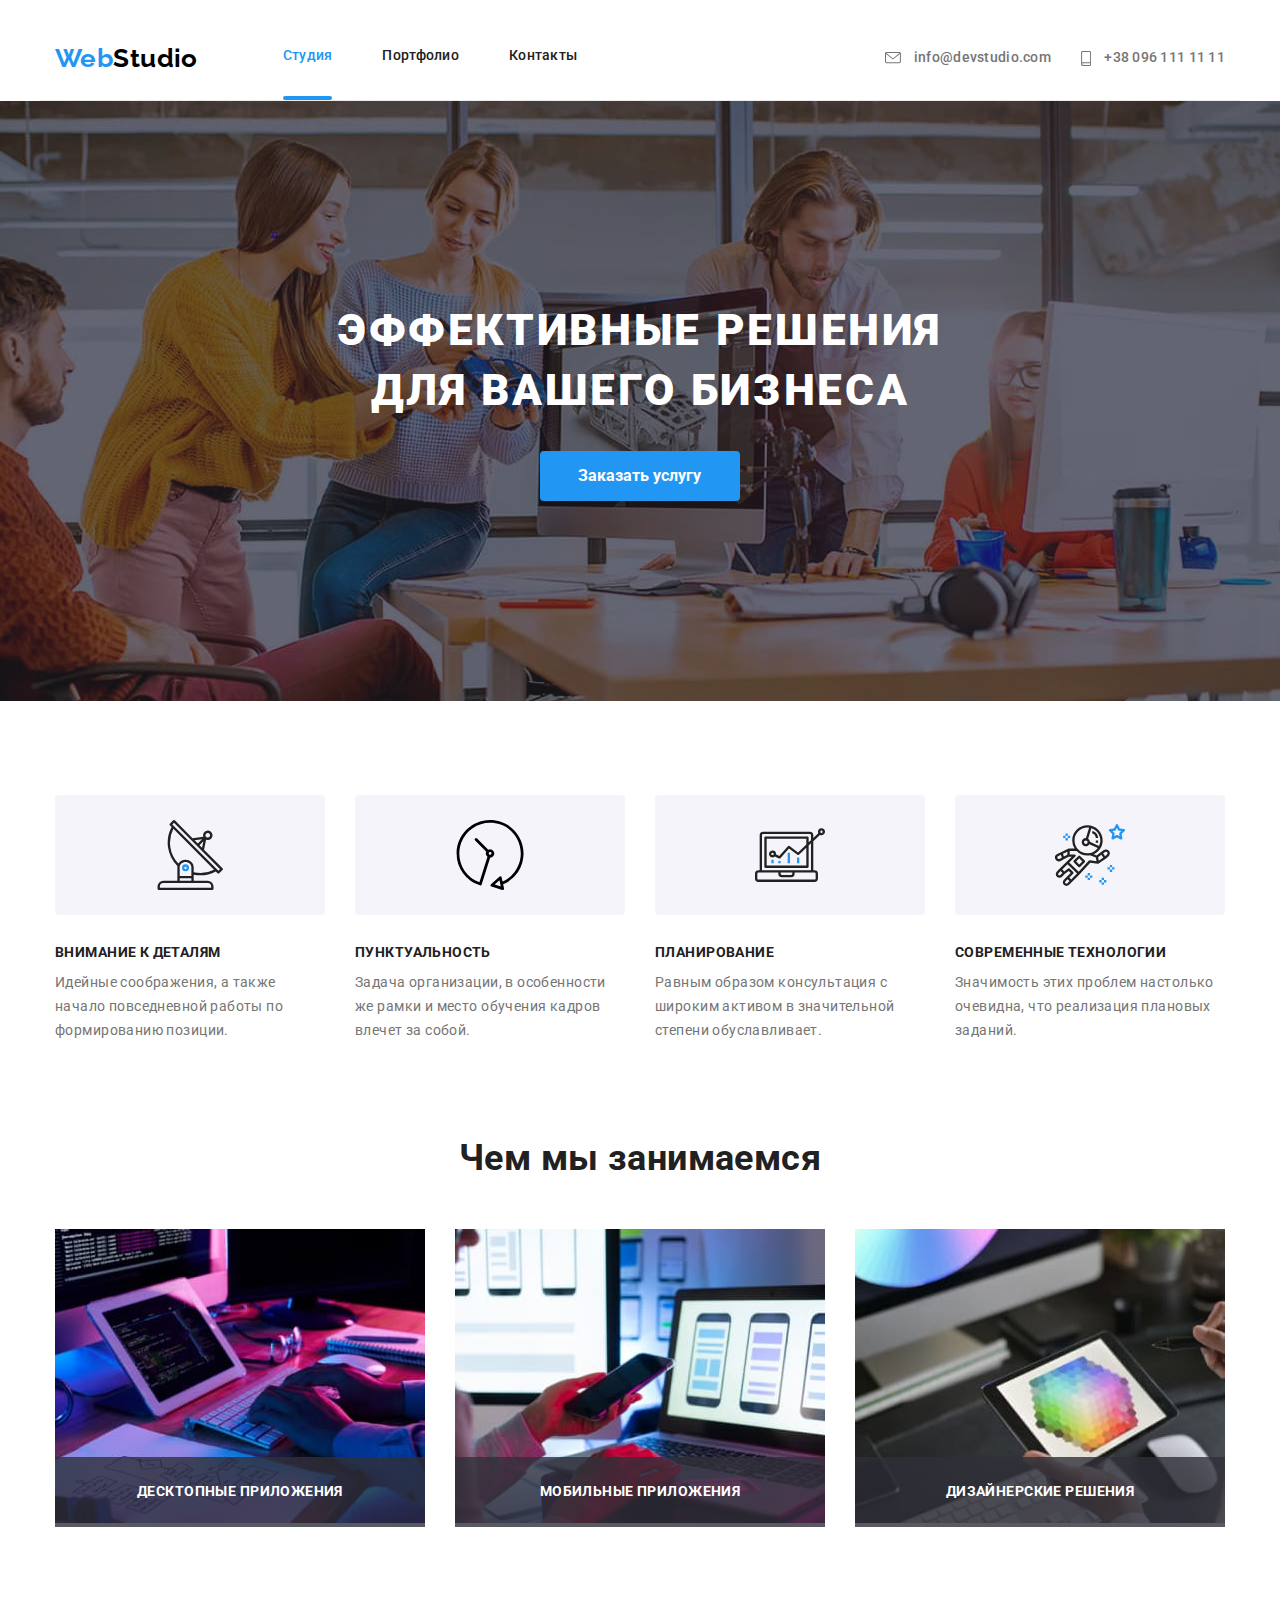
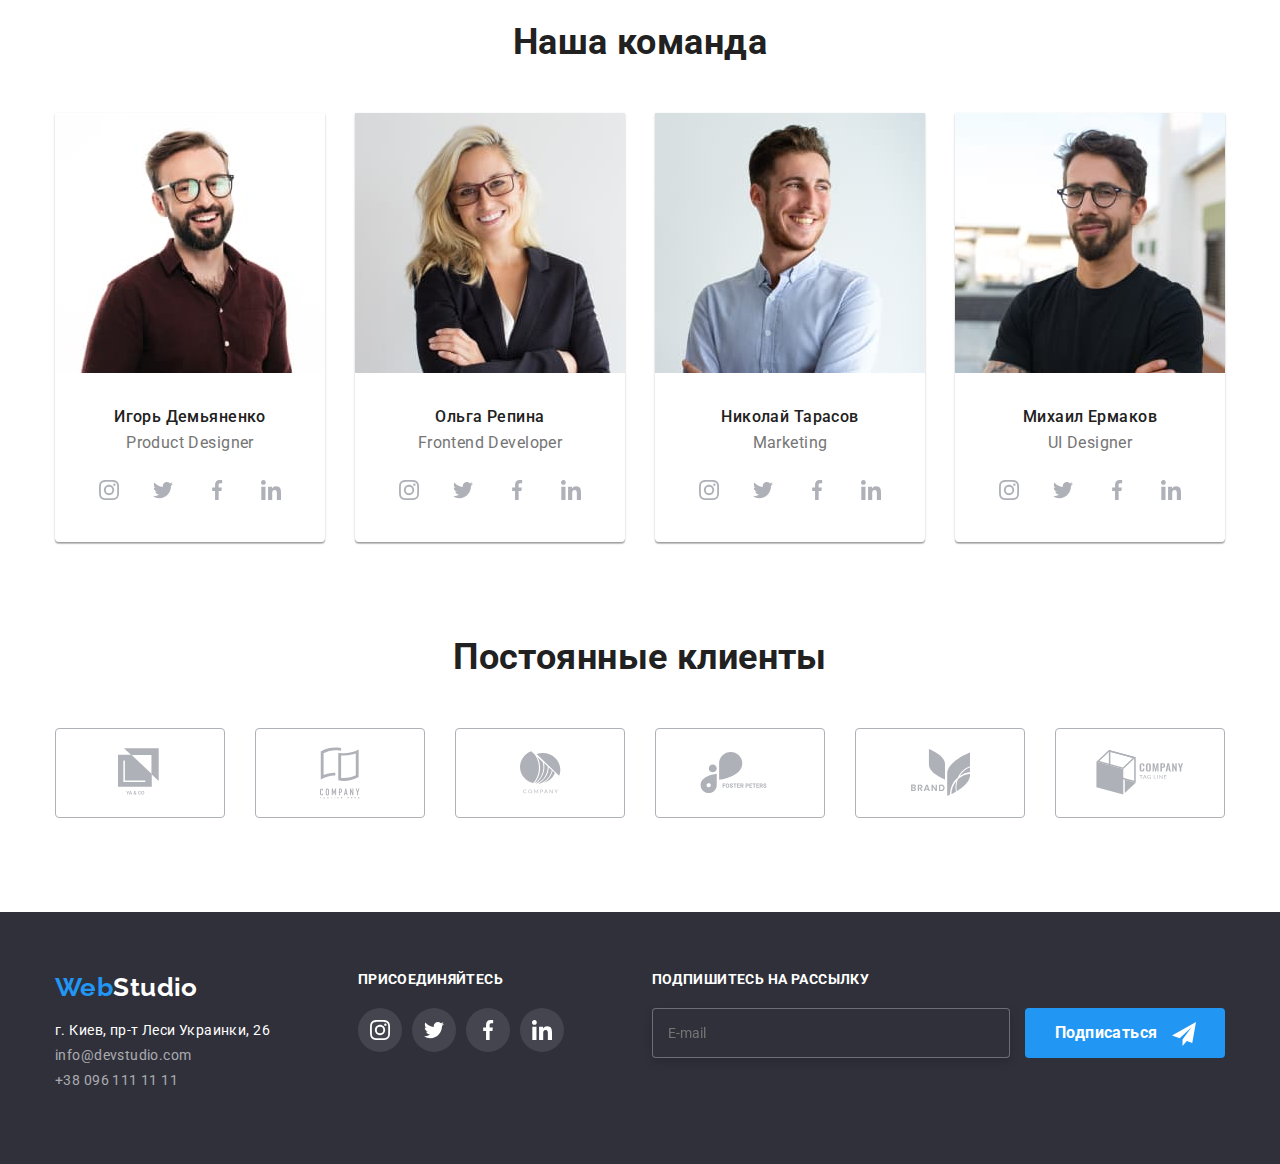
==== commit 4211c755: "team 2" ====
--- a/index.html
+++ b/index.html
@@ -279,14 +279,14 @@
               <picture>
                 <source
                   srcset="
-                    ./images/Team/team2Mobile.jpg 1x
+                    ./images/Team/team2Mobile.jpg    1x,
                     ./images/Team/team2Mobile@2x.jpg 2x
                   "
                   media="(max-width: 767px)"
                 />
                 <source
                   srcset="
-                    ./images/Team/team2Desktop.jpg 1x
+                    ./images/Team/team2Desktop.jpg    1x,
                     ./images/Team/team2Desktop@2x.jpg 2x
                   "
                   media="(min-width: 1200px)"
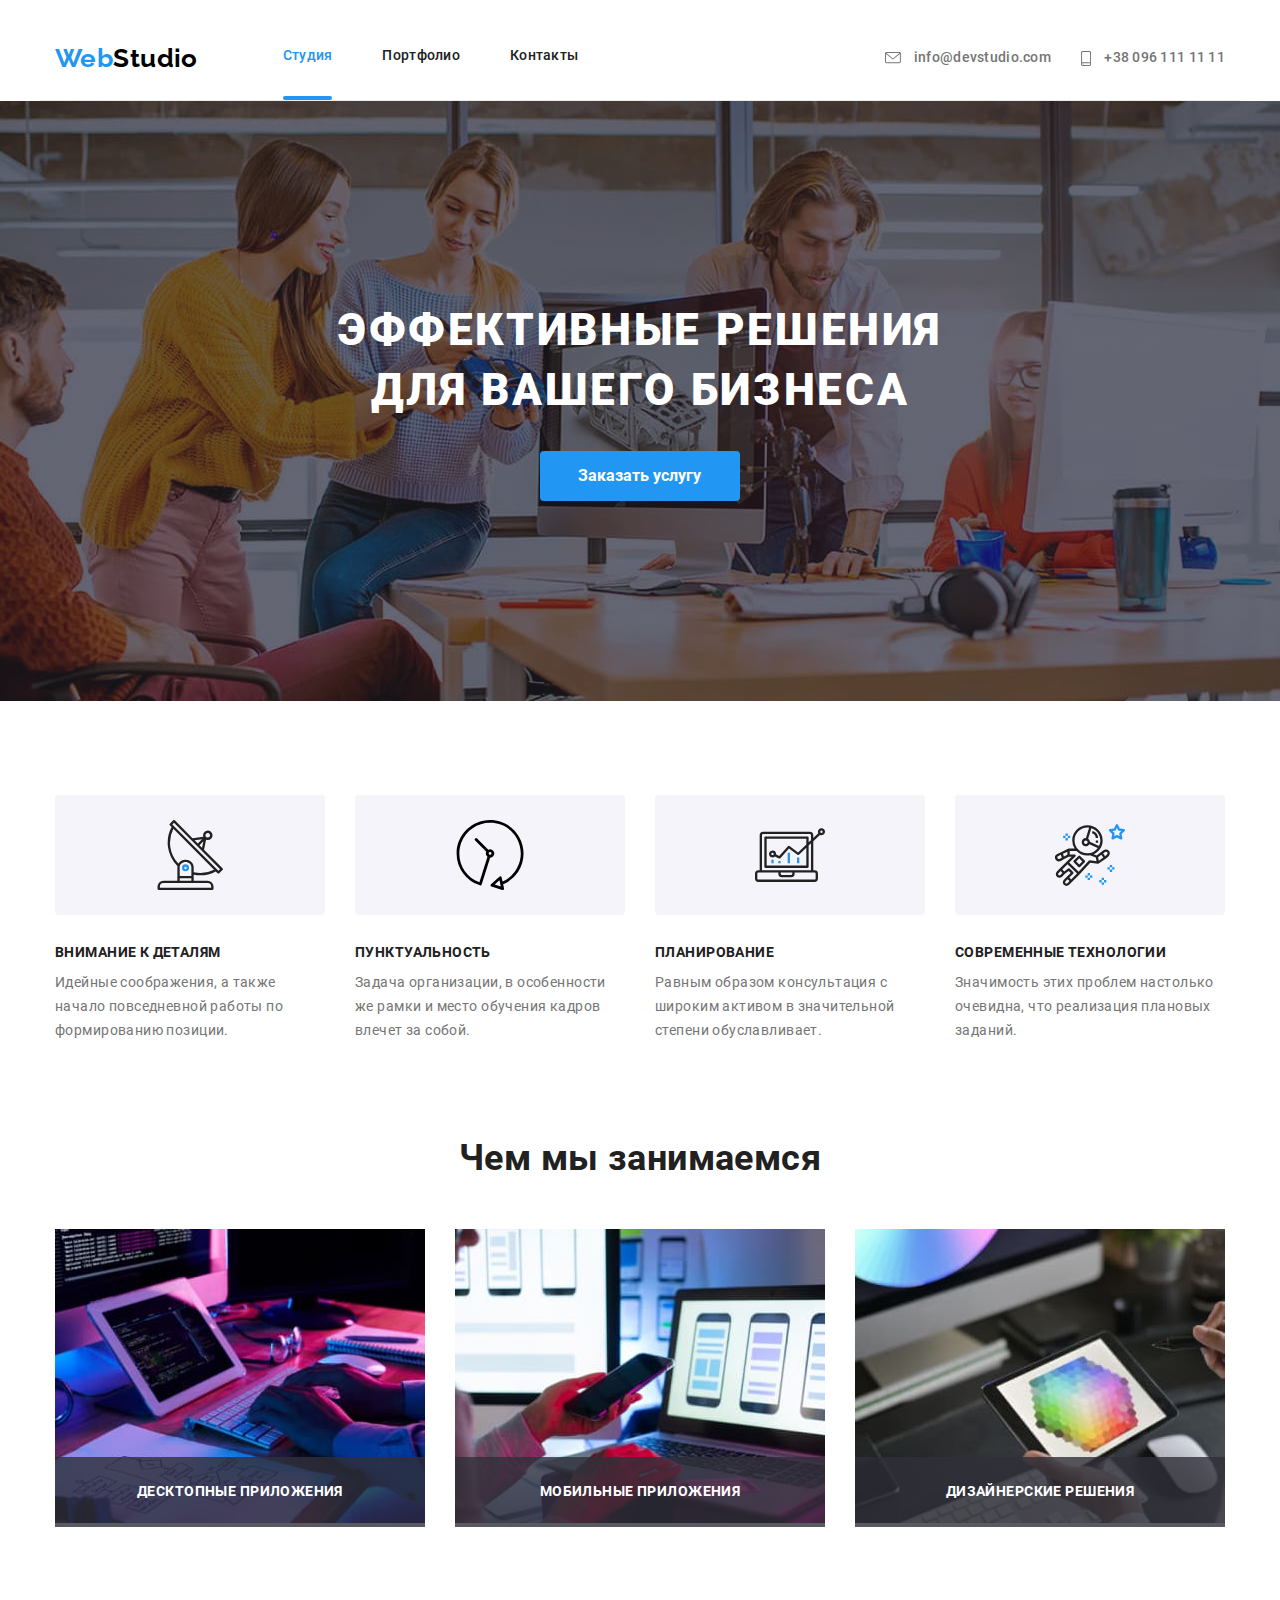
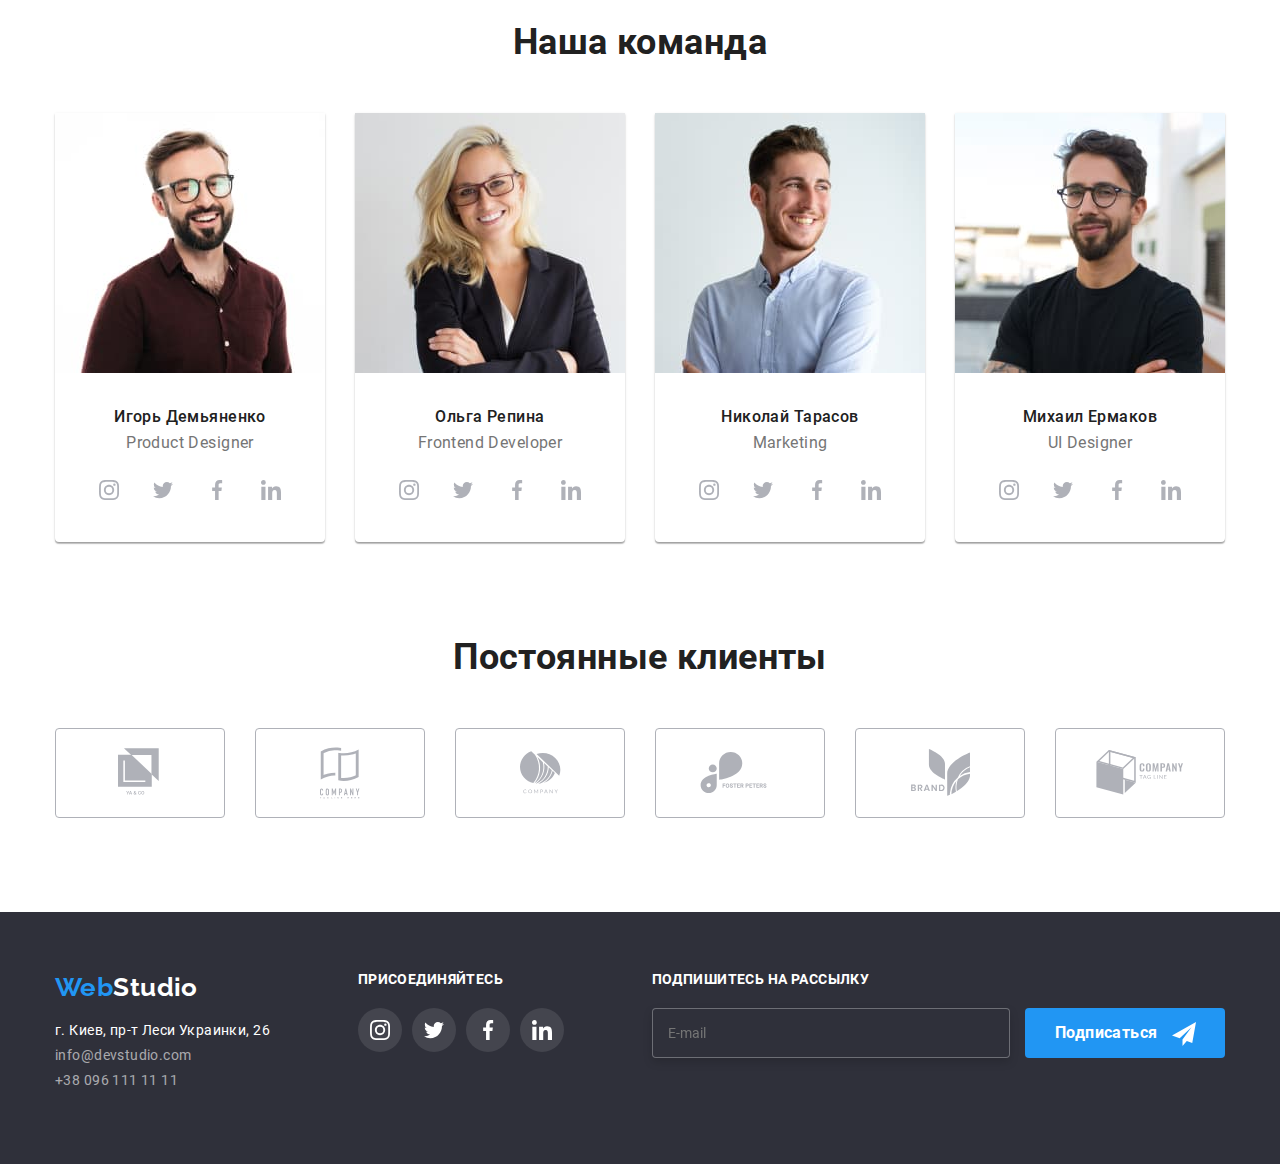
==== commit 0163801b: "Шрифты локально" ====
--- a/index.html
+++ b/index.html
@@ -4,10 +4,10 @@
     <meta charset="UTF-8" />
     <meta name="viewport" content="width=device-width, initial-scale=1.0" />
     <title>Web Studio</title>
-    <link
+    <!-- <link
       href="https://fonts.googleapis.com/css2?family=Raleway:wght@700&family=Roboto:wght@400;500;700;900&display=swap"
       rel="stylesheet"
-    />
+    /> -->
     <link
       rel="stylesheet"
       href="https://cdnjs.cloudflare.com/ajax/libs/modern-normalize/0.7.0/modern-normalize.min.css"
--- a/css/main.min.css
+++ b/css/main.min.css
@@ -1,2 +1,2 @@
-.container,.overlay,.footer-main,.modal .button{margin-left:auto;margin-right:auto}body{background-color:#fff;color:#757575;font-family:Roboto,sans-serif;font-size:14px;line-height:1.14;letter-spacing:0.03em}body.modal-open{overflow:hidden}button{font-family:inherit}h1,h2,h3,h4,h5,h6,p{margin-top:0;margin-bottom:0}.visually-hidden{position:absolute !important;clip:rect(1px 1px 1px 1px);clip:rect(1px, 1px, 1px, 1px);padding:0 !important;border:0 !important;height:1px !important;width:1px !important;overflow:hidden}.list{list-style:none;padding:0;margin:0}.container{padding-left:15px;padding-right:15px}@media screen and (min-width: 480px){.container{width:480px}}@media screen and (min-width: 768px){.container{width:768px}}@media screen and (min-width: 1200px){.container{width:1200px}}.main-nav{position:relative;border-bottom:1px solid #ececec;padding-top:16px;display:-webkit-box;display:-ms-flexbox;display:flex;-webkit-box-align:center;-ms-flex-align:center;align-items:center;-webkit-box-pack:justify;-ms-flex-pack:justify;justify-content:space-between}@media screen and (max-width: 767px){.main-nav{padding-bottom:16px}}.button{display:inline-block;width:200px;height:50px;padding:10px 32px;border-radius:4px;border-width:0px;color:#fff;background-color:#2196f3;font-weight:bold;font-size:16px;line-height:1.87;text-decoration:none;text-align:center}.button.subscribe{margin-top:20px;padding:10px 28px 10px 29px}@media screen and (min-width: 1200px){.button.subscribe{margin-top:0}}.section{padding-bottom:60px}@media screen and (min-width: 1200px){.section{padding-bottom:94px}}.section-title{margin-bottom:50px;color:#212121;font-weight:700;text-align:center;font-size:28px;line-height:1.17}@media screen and (min-width: 1200px){.section-title{font-size:36px}}.img-social{display:-webkit-box;display:-ms-flexbox;display:flex;-webkit-box-align:center;-ms-flex-align:center;align-items:center;-webkit-box-pack:center;-ms-flex-pack:center;justify-content:center;height:44px;width:44px;border-radius:50%;background-color:#fff;color:#afb1b8;fill:currentColor;-webkit-transition:background-color 250ms cubic-bezier(0.4, 0, 0.2, 1),color 250ms cubic-bezier(0.4, 0, 0.2, 1);transition:background-color 250ms cubic-bezier(0.4, 0, 0.2, 1),color 250ms cubic-bezier(0.4, 0, 0.2, 1)}.img-social:hover,.img-social:focus{background-color:#2196f3;color:#fff}.social-list{display:-webkit-box;display:-ms-flexbox;display:flex;-webkit-box-align:center;-ms-flex-align:center;align-items:center;-webkit-box-pack:center;-ms-flex-pack:center;justify-content:center;margin-bottom:24px;margin-top:16px}@media screen and (min-width: 1200px){.social-list{margin-bottom:30px}}.social-list .item+.item{margin-left:10px}.logo{font-family:Raleway,sans-serif;font-weight:bold;text-decoration:none;font-size:24px;line-height:1.16;width:145px;display:inline-block}@media screen and (min-width: 1200px){.logo{font-size:26px;line-height:1.19}}.logo-web{color:#2196f3}.logo-studio{color:#000000}@media screen and (min-width: 768px){.site-nav{display:-webkit-box;display:-ms-flexbox;display:flex;margin-left:85px}.site-nav .item+.item{margin-left:50px}}@media screen and (max-width: 767px){.container-nav{text-align:center;padding-top:60px;font-size:18px;line-height:1.16;display:none;position:absolute;top:100%;left:0;width:100%;height:393px;background:#fff;-webkit-box-shadow:0px 4px 8px rgba(0,0,0,0.04),0px 2px 4px rgba(0,0,0,0.08),0px 1px 3px rgba(240,235,235,0.16);box-shadow:0px 4px 8px rgba(0,0,0,0.04),0px 2px 4px rgba(0,0,0,0.08),0px 1px 3px rgba(240,235,235,0.16)}.container-nav.is-open{display:block;z-index:999}}@media screen and (min-width: 768px){.container-nav{display:-webkit-box;display:-ms-flexbox;display:flex;-webkit-box-align:center;-ms-flex-align:center;align-items:center;-webkit-box-pack:justify;-ms-flex-pack:justify;justify-content:space-between;width:100%}}.button-menu{display:inline-block;border:0;background-color:#fff;color:#212121;fill:currentColor;-webkit-transition:color 250ms cubic-bezier(0.4, 0, 0.2, 1);transition:color 250ms cubic-bezier(0.4, 0, 0.2, 1)}@media screen and (min-width: 768px){.button-menu{display:none}}.button-menu:hover{color:#2196f3;outline-color:#fff}.button-menu .icon-cross{display:none}.button-menu.is-open .icon-cross{display:block}.button-menu.is-open .icon-menu{display:none}.site-nav-link{display:inline-block;padding-bottom:40px;color:#212121;font-weight:500;letter-spacing:0.02em;text-decoration:none;-webkit-transition:color 250ms cubic-bezier(0.4, 0, 0.2, 1);transition:color 250ms cubic-bezier(0.4, 0, 0.2, 1)}@media screen and (max-width: 767px){.site-nav-link.current{padding-bottom:44px}}@media screen and (min-width: 768px){.site-nav-link{display:block;padding-top:32px;padding-bottom:32px}}.site-nav-link:hover,.site-nav-link:focus,.site-nav-link.current{color:#2196f3}.site-nav-link.current::after{content:'';display:block;width:100%;height:4px;background:#2196f3;border-radius:2px;-webkit-transform:translateY(4px);transform:translateY(4px)}@media screen and (min-width: 768px){.site-nav-link.current::after{-webkit-transform:translateY(32px);transform:translateY(32px)}}.adress{margin-left:auto;font-style:normal}@media screen and (max-width: 767px){.adress-nav{font-size:18px;line-height:1.16}.adress-nav .item+.item{margin-top:16px}}@media screen and (min-width: 768px) and (max-width: 1199px){.adress-nav .item+.item{margin-top:10px}}@media screen and (min-width: 1200px){.adress-nav{display:-webkit-box;display:-ms-flexbox;display:flex}.adress-nav .item+.item{margin-left:30px}}.adress-link{color:#757575;font-weight:500;letter-spacing:0.02em;text-decoration:none;-webkit-transition:color 250ms cubic-bezier(0.4, 0, 0.2, 1);transition:color 250ms cubic-bezier(0.4, 0, 0.2, 1)}.adress-link:focus,.adress-link:hover{color:#2196f3}.icon-header{margin-right:10px;fill:currentColor;vertical-align:middle}.overlay{display:-webkit-box;display:-ms-flexbox;display:flex;-webkit-box-align:center;-ms-flex-align:center;align-items:center;-webkit-box-pack:center;-ms-flex-pack:center;justify-content:center;max-width:480px;height:400px;background-image:-webkit-gradient(linear, left top, left bottom, from(rgba(47,48,58,0.4)), to(rgba(47,48,58,0.4))),url("../images/Header/HeaderMobile.jpg");background-image:linear-gradient(rgba(47,48,58,0.4), rgba(47,48,58,0.4)),url("../images/Header/HeaderMobile.jpg");background-position:center;background-repeat:no-repeat;background-size:cover;background-color:rgba(47,48,58,0.4)}@media screen and (min-width: 768px){.overlay{max-width:768px}}@media screen and (min-width: 1200px){.overlay{max-width:1600px;min-width:1200px;height:600px}}@media screen and (min-device-pixel-ratio: 2), screen and (-webkit-min-device-pixel-ratio: 2), screen and (min-resolution: 192dpi), screen and (min-resolution: 2dppx){.overlay{background-image:-webkit-gradient(linear, left top, left bottom, from(rgba(47,48,58,0.4)), to(rgba(47,48,58,0.4))),url("../images/Header/HeaderMobile@2x.jpg");background-image:linear-gradient(rgba(47,48,58,0.4), rgba(47,48,58,0.4)),url("../images/Header/HeaderMobile@2x.jpg")}}@media screen and (min-width: 768px){.overlay{background-image:-webkit-gradient(linear, left top, left bottom, from(rgba(47,48,58,0.4)), to(rgba(47,48,58,0.4))),url("../images/Header/HeaderTablet.jpg");background-image:linear-gradient(rgba(47,48,58,0.4), rgba(47,48,58,0.4)),url("../images/Header/HeaderTablet.jpg")}}@media screen and (min-width: 768px) and (min-device-pixel-ratio: 2), screen and (min-width: 768px) and (-webkit-min-device-pixel-ratio: 2), screen and (min-width: 768px) and (min-resolution: 192dpi), screen and (min-width: 768px) and (min-resolution: 2dppx){.overlay{background-image:-webkit-gradient(linear, left top, left bottom, from(rgba(47,48,58,0.4)), to(rgba(47,48,58,0.4))),url("../images/Header/HeaderTablet@2x.jpg");background-image:linear-gradient(rgba(47,48,58,0.4), rgba(47,48,58,0.4)),url("../images/Header/HeaderTablet@2x.jpg")}}@media screen and (min-width: 1200px){.overlay{background-image:-webkit-gradient(linear, left top, left bottom, from(rgba(47,48,58,0.4)), to(rgba(47,48,58,0.4))),url("../images/Header/HeaderDesktop.jpg");background-image:linear-gradient(rgba(47,48,58,0.4), rgba(47,48,58,0.4)),url("../images/Header/HeaderDesktop.jpg")}}@media screen and (min-width: 1200px) and (min-device-pixel-ratio: 2), screen and (min-width: 1200px) and (-webkit-min-device-pixel-ratio: 2), screen and (min-width: 1200px) and (min-resolution: 192dpi), screen and (min-width: 1200px) and (min-resolution: 2dppx){.overlay{background-image:-webkit-gradient(linear, left top, left bottom, from(rgba(47,48,58,0.4)), to(rgba(47,48,58,0.4))),url("../images/Header/HeaderDesktop@2x.jpg");background-image:linear-gradient(rgba(47,48,58,0.4), rgba(47,48,58,0.4)),url("../images/Header/HeaderDesktop@2x.jpg")}}.hero{text-align:center;margin-bottom:44px}@media screen and (min-width: 1200px){.hero{margin-bottom:94px}}.hero-title{margin-bottom:30px;color:#fff;font-weight:900;font-size:26px;line-height:1.61;letter-spacing:0.06em;text-transform:uppercase}@media screen and (min-width: 1200px){.hero-title{font-weight:900;font-size:44px;line-height:1.36}}@media screen and (min-width: 768px){.feature-list{display:-webkit-box;display:-ms-flexbox;display:flex;-ms-flex-wrap:wrap;flex-wrap:wrap}}@media screen and (min-width: 1200px){.feature-list{-ms-flex-wrap:nowrap;flex-wrap:nowrap}}.feature-list .title{margin-bottom:10px;color:#212121;font-weight:700;text-transform:uppercase;font-size:14px}@media screen and (max-width: 767px){.feature-list .title{text-align:center}}@media screen and (max-width: 1199px){.feature-list .item{margin-bottom:30px}}@media screen and (min-width: 768px){.feature-list .item{width:calc((100% - 60px) / 2)}}@media screen and (min-width: 1200px){.feature-list .item{width:calc((100% - 90px) / 3)}}@media screen and (min-width: 768px){.feature-list .item:nth-child(2n){margin-left:30px}}@media screen and (min-width: 1200px){.feature-list .item+.item{margin-left:30px}}.feature-list .text{line-height:1.71}.feature-container{display:-webkit-box;display:-ms-flexbox;display:flex;-webkit-box-align:center;-ms-flex-align:center;align-items:center;-webkit-box-pack:center;-ms-flex-pack:center;justify-content:center;background:#f5f4fa;border-radius:4px;margin-bottom:30px;width:100%;height:120px}@media screen and (max-width: 1199px){.todo-section{display:none}}.todo-list{display:-webkit-box;display:-ms-flexbox;display:flex;-webkit-box-align:center;-ms-flex-align:center;align-items:center;-webkit-box-pack:justify;-ms-flex-pack:justify;justify-content:space-between}.todo-container{position:relative}.todo-text{position:absolute;bottom:0;left:0;display:-webkit-box;display:-ms-flexbox;display:flex;-webkit-box-align:center;-ms-flex-align:center;align-items:center;-webkit-box-pack:center;-ms-flex-pack:center;justify-content:center;width:100%;height:70px;background:rgba(47,48,58,0.8);font-weight:700;text-transform:uppercase;color:#ffffff}.team-list{text-align:center}@media screen and (min-width: 768px){.team-list{display:-webkit-box;display:-ms-flexbox;display:flex;-webkit-box-align:center;-ms-flex-align:center;align-items:center;-webkit-box-pack:justify;-ms-flex-pack:justify;justify-content:space-between;-ms-flex-wrap:wrap;flex-wrap:wrap}}@media screen and (min-width: 1200px){.team-list{-ms-flex-wrap:nowrap;flex-wrap:nowrap}}.team-list .title{margin-bottom:10px;color:#212121;font-weight:500;font-size:16px;line-height:1.19}.team-list .text{display:inline-block;font-size:16px;line-height:1.19px}.team-list .img{margin-bottom:30px;width:100%}@media screen and (min-width: 1200px){.team-list .img{width:270px}}.team-item{background:#ffffff;-webkit-box-shadow:0px 2px 1px rgba(0,0,0,0.2),0px 1px 1px rgba(0,0,0,0.14),0px 1px 3px rgba(0,0,0,0.12);box-shadow:0px 2px 1px rgba(0,0,0,0.2),0px 1px 1px rgba(0,0,0,0.14),0px 1px 3px rgba(0,0,0,0.12);border-radius:0px 0px 4px 4px;overflow:hidden}@media screen and (max-width: 1199px){.team-item{margin-bottom:30px}}@media screen and (min-width: 768px){.team-item{width:calc((100% - 60px) / 2)}}@media screen and (min-width: 1200px){.team-item{width:calc((100% - 90px) / 3)}}@media screen and (min-width: 768px){.team-item:nth-child(2n){margin-left:30px}}@media screen and (min-width: 1200px){.team-item+.team-item{margin-left:30px}}.client-list{display:-webkit-box;display:-ms-flexbox;display:flex;-webkit-box-align:center;-ms-flex-align:center;align-items:center;-webkit-box-pack:center;-ms-flex-pack:center;justify-content:center;-ms-flex-wrap:wrap;flex-wrap:wrap}@media screen and (min-width: 1200px){.client-list{-ms-flex-wrap:nowrap;flex-wrap:nowrap}}.client-list .item{display:-webkit-box;display:-ms-flexbox;display:flex;-webkit-box-align:center;-ms-flex-align:center;align-items:center;-webkit-box-pack:center;-ms-flex-pack:center;justify-content:center;height:90px;border:1px solid #afb1b8;border-radius:4px;color:#afb1b8;-webkit-transition:border 250ms cubic-bezier(0.4, 0, 0.2, 1),color 250ms cubic-bezier(0.4, 0, 0.2, 1);transition:border 250ms cubic-bezier(0.4, 0, 0.2, 1),color 250ms cubic-bezier(0.4, 0, 0.2, 1)}.client-list .item:hover,.client-list .item:focus{border:1px solid #2196f3;color:#2196f3}.client-li{width:calc((100% - 30px) / 2)}@media screen and (max-width: 767px){.client-li:not(:nth-child(2n)){margin-right:30px}.client-li:not(:nth-last-child(-n+2)){margin-bottom:30px}}@media screen and (min-width: 768px){.client-li{width:calc((100% - 60px) / 3)}}@media screen and (min-width: 768px) and (max-width: 1199px){.client-li:not(:nth-child(3n)){margin-right:30px}.client-li:not(:nth-last-child(-n+3)){margin-bottom:30px}}@media screen and (min-width: 1200px){.client-li{width:170px}.client-li:not(:last-child){margin-right:30px}}.img-client{--color1: currentColor}.footer-main{text-align:center;padding:60px 0px;height:603px;max-width:480px;background:#2f303a}@media screen and (min-width: 768px){.footer-main{height:463px;max-width:768px}}@media screen and (min-width: 1200px){.footer-main{height:252px;max-width:1600px;min-width:1200px;text-align:left}}.footer-adress{font-style:normal}.footer-adress .post{color:#fff;font-size:14px;line-height:1.71x}.footer-adress .item+.item{margin-top:8px}@media screen and (min-width: 1200px){.footer-adress .item+.item{margin-top:9px}}.footer-adress .link{color:rgba(255,255,255,0.6);line-height:1.71x;text-decoration:none}.footer-adress .link:hover,.footer-adress .link:focus{color:#2196f3}.footer-header{font-weight:700;text-transform:uppercase;color:#fff;margin-bottom:20px}@media screen and (max-width: 767px){.footer-header{margin-top:60px}}.footer .logo{display:inline-block;margin-bottom:20px}.footer .logo-studio{color:#fff}@media screen and (min-width: 768px) and (max-width: 1199px){.footer form{margin-top:60px;width:450px}}@media screen and (min-width: 768px){.footer.container{display:-webkit-box;display:-ms-flexbox;display:flex;-webkit-box-pack:center;-ms-flex-pack:center;justify-content:center;-ms-flex-wrap:wrap;flex-wrap:wrap}}@media screen and (min-width: 1200px){.footer.container{display:-webkit-box;display:-ms-flexbox;display:flex;-webkit-box-pack:justify;-ms-flex-pack:justify;justify-content:space-between}}@media screen and (min-width: 768px) and (max-width: 1199px){.footer-list{margin-left:165px}}.img-footer{background:rgba(255,255,255,0.1);color:#fff}.img-sent{fill:currentColor;margin-left:10px;vertical-align:middle}.footer-input{width:100%;height:50px;border:1px solid rgba(255,255,255,0.3);-webkit-filter:drop-shadow(0px 4px 4px rgba(0,0,0,0.15));filter:drop-shadow(0px 4px 4px rgba(0,0,0,0.15));border-radius:4px;margin-right:12px;background-color:#2f303a;color:rgba(255,255,255,0.6);padding:16px 15px}@media screen and (min-width: 768px){.footer-input{width:450px}}@media screen and (min-width: 1200px){.footer-input{width:358px}}.filter{margin-top:60px;margin-bottom:5px}@media screen and (min-width: 768px){.filter{margin-bottom:30px;text-align:center}}@media screen and (min-width: 1200px){.filter{margin-top:94px;margin-bottom:50px}}.button-work{color:#212121;font-weight:500;font-size:16px;line-height:1.62;text-align:center;background-color:#f5f4fa;border-radius:4px;border-width:0;-webkit-box-shadow:none;box-shadow:none;padding:6px 22px;-webkit-transition:color 250ms cubic-bezier(0.4, 0, 0.2, 1),background-color 250ms cubic-bezier(0.4, 0, 0.2, 1),-webkit-box-shadow 250ms cubic-bezier(0.4, 0, 0.2, 1);transition:color 250ms cubic-bezier(0.4, 0, 0.2, 1),background-color 250ms cubic-bezier(0.4, 0, 0.2, 1),-webkit-box-shadow 250ms cubic-bezier(0.4, 0, 0.2, 1);transition:color 250ms cubic-bezier(0.4, 0, 0.2, 1),background-color 250ms cubic-bezier(0.4, 0, 0.2, 1),box-shadow 250ms cubic-bezier(0.4, 0, 0.2, 1);transition:color 250ms cubic-bezier(0.4, 0, 0.2, 1),background-color 250ms cubic-bezier(0.4, 0, 0.2, 1),box-shadow 250ms cubic-bezier(0.4, 0, 0.2, 1),-webkit-box-shadow 250ms cubic-bezier(0.4, 0, 0.2, 1)}@media screen and (max-width: 767px){.button-work{margin-bottom:15px}}.button-work:not(:last-child){margin-right:8px}.button-work:hover,.button-work:focus{color:#fff;outline-color:#2196f3;background-color:#2196f3;-webkit-box-shadow:0px 2px 2px rgba(0,0,0,0.12),0px 1px 2px rgba(0,0,0,0.08),0px 3px 1px rgba(0,0,0,0.1);box-shadow:0px 2px 2px rgba(0,0,0,0.12),0px 1px 2px rgba(0,0,0,0.08),0px 3px 1px rgba(0,0,0,0.1)}.work-list{display:-webkit-box;display:-ms-flexbox;display:flex;-ms-flex-wrap:wrap;flex-wrap:wrap}.work-list .element{background-color:#fff;border:1px solid #eeeeee;-webkit-box-shadow:none;box-shadow:none;-webkit-transition:-webkit-box-shadow 250ms cubic-bezier(0.4, 0, 0.2, 1);transition:-webkit-box-shadow 250ms cubic-bezier(0.4, 0, 0.2, 1);transition:box-shadow 250ms cubic-bezier(0.4, 0, 0.2, 1);transition:box-shadow 250ms cubic-bezier(0.4, 0, 0.2, 1), -webkit-box-shadow 250ms cubic-bezier(0.4, 0, 0.2, 1);margin-bottom:30px}.work-list .element:last-child{margin-bottom:0px}@media screen and (min-width: 768px) and (max-width: 1199px){.work-list .element{width:calc((100% - 30px) / 2);margin-right:30px}.work-list .element:nth-child(2n){margin-right:0px}}@media screen and (min-width: 1200px){.work-list .element{width:calc((100% - 2 * 30px) / 3);margin-right:30px}.work-list .element:nth-child(3n){margin-right:0px}.work-list .element:nth-last-child(-n+3){margin-bottom:0px}}.work-list .element:hover{-webkit-box-shadow:1px 4px 6px rgba(0,0,0,0.16),0px 4px 4px rgba(0,0,0,0.06),0px 1px 1px rgba(0,0,0,0.12);box-shadow:1px 4px 6px rgba(0,0,0,0.16),0px 4px 4px rgba(0,0,0,0.06),0px 1px 1px rgba(0,0,0,0.12)}.work-list .element:hover .item{-webkit-transform:translateY(0);transform:translateY(0)}.work-list .title{margin-bottom:4px;color:#212121;font-weight:700;font-size:18px;line-height:2;letter-spacing:0.06em}.work-list .item{position:absolute;top:0px;left:0px;width:100%;height:100%;padding:63px 24px;font-size:18px;line-height:1.56;color:#fff;background:rgba(33,150,243,0.9);-webkit-transform:translateY(100%);transform:translateY(100%);-webkit-transition:-webkit-transform 250ms cubic-bezier(0.4, 0, 0.2, 1);transition:-webkit-transform 250ms cubic-bezier(0.4, 0, 0.2, 1);transition:transform 250ms cubic-bezier(0.4, 0, 0.2, 1);transition:transform 250ms cubic-bezier(0.4, 0, 0.2, 1), -webkit-transform 250ms cubic-bezier(0.4, 0, 0.2, 1)}.work-list .text{font-size:16px;line-height:1.87;color:#757575}.work-list .elem{padding:20px;text-decoration:none}.work-list .link{text-decoration:none}.work-list-img{position:relative;overflow:hidden}.work-list-img img{height:294px;-o-object-fit:cover;object-fit:cover}@media screen and (min-width: 768px){.work-list-img img{width:354px}}@media screen and (min-width: 1200px){.work-list-img img{width:370px}}.backdrope{position:fixed;top:0px;left:0px;width:100%;height:100%;background:rgba(0,0,0,0.2);overflow-y:scroll;opacity:1;-webkit-transition:opacity 250ms cubic-bezier(0.4, 0, 0.2, 1);transition:opacity 250ms cubic-bezier(0.4, 0, 0.2, 1)}.backdrope.is-hidden{opacity:0;pointer-events:none}.modal{position:absolute;width:450px;height:609px;left:50%;top:15px;-webkit-transform:translate(-50%, 0);transform:translate(-50%, 0);padding:40px;background-color:#fff;-webkit-box-shadow:0px 1px 3px rgba(0,0,0,0.12),0px 1px 1px rgba(0,0,0,0.14),0px 2px 1px rgba(0,0,0,0.2);box-shadow:0px 1px 3px rgba(0,0,0,0.12),0px 1px 1px rgba(0,0,0,0.14),0px 2px 1px rgba(0,0,0,0.2);border-radius:4px}@media screen and (min-width: 1200px){.modal{width:528px;height:581px}}@media screen and (min-width: 768px){.modal{left:50%;top:50%;-webkit-transform:translate(-50%, -50%);transform:translate(-50%, -50%)}}.modal .button{display:block}.form-title{margin-bottom:12px;color:#212121;font-weight:700;font-size:20px;line-height:1.15;text-align:center}textarea{resize:none;width:100%;height:120px;padding:12px 16px}textarea:focus+.img-form{color:#2196f3}textarea:focus{border:1px solid #2196f3;outline:0}.form-field{position:relative;margin-bottom:10px;display:-webkit-box;display:-ms-flexbox;display:flex;-webkit-box-orient:vertical;-webkit-box-direction:normal;-ms-flex-direction:column;flex-direction:column}.form-label{font-size:12px;line-height:1.16;letter-spacing:0.01em;margin-bottom:4px}.form-input{height:40px;padding:12px 42px;color:black;-webkit-transition:color 250ms cubic-bezier(0.4, 0, 0.2, 1);transition:color 250ms cubic-bezier(0.4, 0, 0.2, 1)}.form-input:focus+.img-form{color:#2196f3}.form-input:focus{border:1px solid #2196f3;outline:0}.form-allow{margin-top:20px;margin-bottom:30px}.button-close{position:absolute;right:14px;top:14px;width:30px;height:30px;border-radius:50%;background:#ffffff;border:1px solid rgba(0,0,0,0.1);display:-webkit-box;display:-ms-flexbox;display:flex;-webkit-box-align:center;-ms-flex-align:center;align-items:center;-webkit-box-pack:center;-ms-flex-pack:center;justify-content:center;color:black;-webkit-transition:color 250ms cubic-bezier(0.4, 0, 0.2, 1);transition:color 250ms cubic-bezier(0.4, 0, 0.2, 1)}.button-close:hover,.button-close:focus{color:#2196f3}.img-close{fill:currentColor}.img-color{display:-webkit-box;display:-ms-flexbox;display:flex;-webkit-box-align:center;-ms-flex-align:center;align-items:center;-webkit-box-pack:center;-ms-flex-pack:center;justify-content:center;fill:currentColor}.form-link{color:#2196f3}.img-form{color:#212121;position:absolute;bottom:11px;left:12px;display:inline-block;width:18px;height:18px}.checkbox{appearance:none;-moz-appearance:none;-webkit-appearance:none;position:absolute}.checkbox:checked+.checkbox-label::before{background-color:#2196f3;background-image:url("../images/icon_check.svg");border-width:0}.checkbox-label{display:inline-block;font-size:12px;line-height:1.16}@media screen and (min-width: 1200px){.checkbox-label{font-size:14px;line-height:1.71}}.checkbox-label::before{content:'';display:inline-block;width:16px;height:15px;border:2px solid #212121;vertical-align:middle;margin-right:8px}
+@font-face{font-family:'Raleway';font-style:normal;font-weight:700;src:local(""),url("../../fonts/raleway-v17-latin_cyrillic-700.woff2") format("woff2"),url("../../fonts/raleway-v17-latin_cyrillic-700.woff") format("woff")}@font-face{font-family:'Roboto';font-style:normal;font-weight:400;src:local("Roboto"),local("Roboto-Regular"),url("../../fonts/roboto-v20-latin_cyrillic-regular.woff2") format("woff2"),url("../../fonts/roboto-v20-latin_cyrillic-regular.woff") format("woff")}@font-face{font-family:'Roboto';font-style:normal;font-weight:500;src:local("Roboto Medium"),local("Roboto-Medium"),url("../../fonts/roboto-v20-latin_cyrillic-500.woff2") format("woff2"),url("../../fonts/roboto-v20-latin_cyrillic-500.woff") format("woff")}@font-face{font-family:'Roboto';font-style:normal;font-weight:700;src:local("Roboto Bold"),local("Roboto-Bold"),url("../../fonts/roboto-v20-latin_cyrillic-700.woff2") format("woff2"),url("../../fonts/roboto-v20-latin_cyrillic-700.woff") format("woff")}@font-face{font-family:'Roboto';font-style:normal;font-weight:900;src:local("Roboto Black"),local("Roboto-Black"),url("../../fonts/roboto-v20-latin_cyrillic-900.woff2") format("woff2"),url("../../fonts/roboto-v20-latin_cyrillic-900.woff") format("woff")}.container,.overlay,.footer-main,.modal .button{margin-left:auto;margin-right:auto}body{background-color:#fff;color:#757575;font-family:Roboto,sans-serif;font-size:14px;line-height:1.14;letter-spacing:0.03em}body.modal-open{overflow:hidden}button{font-family:inherit}h1,h2,h3,h4,h5,h6,p{margin-top:0;margin-bottom:0}.visually-hidden{position:absolute !important;clip:rect(1px 1px 1px 1px);clip:rect(1px, 1px, 1px, 1px);padding:0 !important;border:0 !important;height:1px !important;width:1px !important;overflow:hidden}.list{list-style:none;padding:0;margin:0}.container{padding-left:15px;padding-right:15px}@media screen and (min-width: 480px){.container{width:480px}}@media screen and (min-width: 768px){.container{width:768px}}@media screen and (min-width: 1200px){.container{width:1200px}}.main-nav{position:relative;border-bottom:1px solid #ececec;padding-top:16px;display:-webkit-box;display:-ms-flexbox;display:flex;-webkit-box-align:center;-ms-flex-align:center;align-items:center;-webkit-box-pack:justify;-ms-flex-pack:justify;justify-content:space-between}@media screen and (max-width: 767px){.main-nav{padding-bottom:16px}}.button{display:inline-block;width:200px;height:50px;padding:10px 32px;border-radius:4px;border-width:0px;color:#fff;background-color:#2196f3;font-weight:bold;font-size:16px;line-height:1.87;text-decoration:none;text-align:center}.button.subscribe{margin-top:20px;padding:10px 28px 10px 29px}@media screen and (min-width: 1200px){.button.subscribe{margin-top:0}}.section{padding-bottom:60px}@media screen and (min-width: 1200px){.section{padding-bottom:94px}}.section-title{margin-bottom:50px;color:#212121;font-weight:700;text-align:center;font-size:28px;line-height:1.17}@media screen and (min-width: 1200px){.section-title{font-size:36px}}.img-social{display:-webkit-box;display:-ms-flexbox;display:flex;-webkit-box-align:center;-ms-flex-align:center;align-items:center;-webkit-box-pack:center;-ms-flex-pack:center;justify-content:center;height:44px;width:44px;border-radius:50%;background-color:#fff;color:#afb1b8;fill:currentColor;-webkit-transition:background-color 250ms cubic-bezier(0.4, 0, 0.2, 1),color 250ms cubic-bezier(0.4, 0, 0.2, 1);transition:background-color 250ms cubic-bezier(0.4, 0, 0.2, 1),color 250ms cubic-bezier(0.4, 0, 0.2, 1)}.img-social:hover,.img-social:focus{background-color:#2196f3;color:#fff}.social-list{display:-webkit-box;display:-ms-flexbox;display:flex;-webkit-box-align:center;-ms-flex-align:center;align-items:center;-webkit-box-pack:center;-ms-flex-pack:center;justify-content:center;margin-bottom:24px;margin-top:16px}@media screen and (min-width: 1200px){.social-list{margin-bottom:30px}}.social-list .item+.item{margin-left:10px}.logo{font-family:Raleway,sans-serif;font-weight:bold;text-decoration:none;font-size:24px;line-height:1.16;width:145px;display:inline-block}@media screen and (min-width: 1200px){.logo{font-size:26px;line-height:1.19}}.logo-web{color:#2196f3}.logo-studio{color:#000000}@media screen and (min-width: 768px){.site-nav{display:-webkit-box;display:-ms-flexbox;display:flex;margin-left:85px}.site-nav .item+.item{margin-left:50px}}@media screen and (max-width: 767px){.container-nav{text-align:center;padding-top:60px;font-size:18px;line-height:1.16;display:none;position:absolute;top:100%;left:0;width:100%;height:393px;background:#fff;-webkit-box-shadow:0px 4px 8px rgba(0,0,0,0.04),0px 2px 4px rgba(0,0,0,0.08),0px 1px 3px rgba(240,235,235,0.16);box-shadow:0px 4px 8px rgba(0,0,0,0.04),0px 2px 4px rgba(0,0,0,0.08),0px 1px 3px rgba(240,235,235,0.16)}.container-nav.is-open{display:block;z-index:999}}@media screen and (min-width: 768px){.container-nav{display:-webkit-box;display:-ms-flexbox;display:flex;-webkit-box-align:center;-ms-flex-align:center;align-items:center;-webkit-box-pack:justify;-ms-flex-pack:justify;justify-content:space-between;width:100%}}.button-menu{display:inline-block;border:0;background-color:#fff;color:#212121;fill:currentColor;-webkit-transition:color 250ms cubic-bezier(0.4, 0, 0.2, 1);transition:color 250ms cubic-bezier(0.4, 0, 0.2, 1)}@media screen and (min-width: 768px){.button-menu{display:none}}.button-menu:hover{color:#2196f3;outline-color:#fff}.button-menu .icon-cross{display:none}.button-menu.is-open .icon-cross{display:block}.button-menu.is-open .icon-menu{display:none}.site-nav-link{display:inline-block;padding-bottom:40px;color:#212121;font-weight:500;letter-spacing:0.02em;text-decoration:none;-webkit-transition:color 250ms cubic-bezier(0.4, 0, 0.2, 1);transition:color 250ms cubic-bezier(0.4, 0, 0.2, 1)}@media screen and (max-width: 767px){.site-nav-link.current{padding-bottom:44px}}@media screen and (min-width: 768px){.site-nav-link{display:block;padding-top:32px;padding-bottom:32px}}.site-nav-link:hover,.site-nav-link:focus,.site-nav-link.current{color:#2196f3}.site-nav-link.current::after{content:'';display:block;width:100%;height:4px;background:#2196f3;border-radius:2px;-webkit-transform:translateY(4px);transform:translateY(4px)}@media screen and (min-width: 768px){.site-nav-link.current::after{-webkit-transform:translateY(32px);transform:translateY(32px)}}.adress{margin-left:auto;font-style:normal}@media screen and (max-width: 767px){.adress-nav{font-size:18px;line-height:1.16}.adress-nav .item+.item{margin-top:16px}}@media screen and (min-width: 768px) and (max-width: 1199px){.adress-nav .item+.item{margin-top:10px}}@media screen and (min-width: 1200px){.adress-nav{display:-webkit-box;display:-ms-flexbox;display:flex}.adress-nav .item+.item{margin-left:30px}}.adress-link{color:#757575;font-weight:500;letter-spacing:0.02em;text-decoration:none;-webkit-transition:color 250ms cubic-bezier(0.4, 0, 0.2, 1);transition:color 250ms cubic-bezier(0.4, 0, 0.2, 1)}.adress-link:focus,.adress-link:hover{color:#2196f3}.icon-header{margin-right:10px;fill:currentColor;vertical-align:middle}.overlay{display:-webkit-box;display:-ms-flexbox;display:flex;-webkit-box-align:center;-ms-flex-align:center;align-items:center;-webkit-box-pack:center;-ms-flex-pack:center;justify-content:center;max-width:480px;height:400px;background-image:-webkit-gradient(linear, left top, left bottom, from(rgba(47,48,58,0.4)), to(rgba(47,48,58,0.4))),url("../images/Header/HeaderMobile.jpg");background-image:linear-gradient(rgba(47,48,58,0.4), rgba(47,48,58,0.4)),url("../images/Header/HeaderMobile.jpg");background-position:center;background-repeat:no-repeat;background-size:cover;background-color:rgba(47,48,58,0.4)}@media screen and (min-width: 768px){.overlay{max-width:768px}}@media screen and (min-width: 1200px){.overlay{max-width:1600px;min-width:1200px;height:600px}}@media screen and (min-device-pixel-ratio: 2), screen and (-webkit-min-device-pixel-ratio: 2), screen and (min-resolution: 192dpi), screen and (min-resolution: 2dppx){.overlay{background-image:-webkit-gradient(linear, left top, left bottom, from(rgba(47,48,58,0.4)), to(rgba(47,48,58,0.4))),url("../images/Header/HeaderMobile@2x.jpg");background-image:linear-gradient(rgba(47,48,58,0.4), rgba(47,48,58,0.4)),url("../images/Header/HeaderMobile@2x.jpg")}}@media screen and (min-width: 768px){.overlay{background-image:-webkit-gradient(linear, left top, left bottom, from(rgba(47,48,58,0.4)), to(rgba(47,48,58,0.4))),url("../images/Header/HeaderTablet.jpg");background-image:linear-gradient(rgba(47,48,58,0.4), rgba(47,48,58,0.4)),url("../images/Header/HeaderTablet.jpg")}}@media screen and (min-width: 768px) and (min-device-pixel-ratio: 2), screen and (min-width: 768px) and (-webkit-min-device-pixel-ratio: 2), screen and (min-width: 768px) and (min-resolution: 192dpi), screen and (min-width: 768px) and (min-resolution: 2dppx){.overlay{background-image:-webkit-gradient(linear, left top, left bottom, from(rgba(47,48,58,0.4)), to(rgba(47,48,58,0.4))),url("../images/Header/HeaderTablet@2x.jpg");background-image:linear-gradient(rgba(47,48,58,0.4), rgba(47,48,58,0.4)),url("../images/Header/HeaderTablet@2x.jpg")}}@media screen and (min-width: 1200px){.overlay{background-image:-webkit-gradient(linear, left top, left bottom, from(rgba(47,48,58,0.4)), to(rgba(47,48,58,0.4))),url("../images/Header/HeaderDesktop.jpg");background-image:linear-gradient(rgba(47,48,58,0.4), rgba(47,48,58,0.4)),url("../images/Header/HeaderDesktop.jpg")}}@media screen and (min-width: 1200px) and (min-device-pixel-ratio: 2), screen and (min-width: 1200px) and (-webkit-min-device-pixel-ratio: 2), screen and (min-width: 1200px) and (min-resolution: 192dpi), screen and (min-width: 1200px) and (min-resolution: 2dppx){.overlay{background-image:-webkit-gradient(linear, left top, left bottom, from(rgba(47,48,58,0.4)), to(rgba(47,48,58,0.4))),url("../images/Header/HeaderDesktop@2x.jpg");background-image:linear-gradient(rgba(47,48,58,0.4), rgba(47,48,58,0.4)),url("../images/Header/HeaderDesktop@2x.jpg")}}.hero{text-align:center;margin-bottom:44px}@media screen and (min-width: 1200px){.hero{margin-bottom:94px}}.hero-title{margin-bottom:30px;color:#fff;font-weight:900;font-size:26px;line-height:1.61;letter-spacing:0.06em;text-transform:uppercase}@media screen and (min-width: 1200px){.hero-title{font-weight:900;font-size:44px;line-height:1.36}}@media screen and (min-width: 768px){.feature-list{display:-webkit-box;display:-ms-flexbox;display:flex;-ms-flex-wrap:wrap;flex-wrap:wrap}}@media screen and (min-width: 1200px){.feature-list{-ms-flex-wrap:nowrap;flex-wrap:nowrap}}.feature-list .title{margin-bottom:10px;color:#212121;font-weight:700;text-transform:uppercase;font-size:14px}@media screen and (max-width: 767px){.feature-list .title{text-align:center}}@media screen and (max-width: 1199px){.feature-list .item{margin-bottom:30px}}@media screen and (min-width: 768px){.feature-list .item{width:calc((100% - 60px) / 2)}}@media screen and (min-width: 1200px){.feature-list .item{width:calc((100% - 90px) / 3)}}@media screen and (min-width: 768px){.feature-list .item:nth-child(2n){margin-left:30px}}@media screen and (min-width: 1200px){.feature-list .item+.item{margin-left:30px}}.feature-list .text{line-height:1.71}.feature-container{display:-webkit-box;display:-ms-flexbox;display:flex;-webkit-box-align:center;-ms-flex-align:center;align-items:center;-webkit-box-pack:center;-ms-flex-pack:center;justify-content:center;background:#f5f4fa;border-radius:4px;margin-bottom:30px;width:100%;height:120px}@media screen and (max-width: 1199px){.todo-section{display:none}}.todo-list{display:-webkit-box;display:-ms-flexbox;display:flex;-webkit-box-align:center;-ms-flex-align:center;align-items:center;-webkit-box-pack:justify;-ms-flex-pack:justify;justify-content:space-between}.todo-container{position:relative}.todo-text{position:absolute;bottom:0;left:0;display:-webkit-box;display:-ms-flexbox;display:flex;-webkit-box-align:center;-ms-flex-align:center;align-items:center;-webkit-box-pack:center;-ms-flex-pack:center;justify-content:center;width:100%;height:70px;background:rgba(47,48,58,0.8);font-weight:700;text-transform:uppercase;color:#ffffff}.team-list{text-align:center}@media screen and (min-width: 768px){.team-list{display:-webkit-box;display:-ms-flexbox;display:flex;-webkit-box-align:center;-ms-flex-align:center;align-items:center;-webkit-box-pack:justify;-ms-flex-pack:justify;justify-content:space-between;-ms-flex-wrap:wrap;flex-wrap:wrap}}@media screen and (min-width: 1200px){.team-list{-ms-flex-wrap:nowrap;flex-wrap:nowrap}}.team-list .title{margin-bottom:10px;color:#212121;font-weight:500;font-size:16px;line-height:1.19}.team-list .text{display:inline-block;font-size:16px;line-height:1.19px}.team-list .img{margin-bottom:30px;width:100%}@media screen and (min-width: 1200px){.team-list .img{width:270px}}.team-item{background:#ffffff;-webkit-box-shadow:0px 2px 1px rgba(0,0,0,0.2),0px 1px 1px rgba(0,0,0,0.14),0px 1px 3px rgba(0,0,0,0.12);box-shadow:0px 2px 1px rgba(0,0,0,0.2),0px 1px 1px rgba(0,0,0,0.14),0px 1px 3px rgba(0,0,0,0.12);border-radius:0px 0px 4px 4px;overflow:hidden}@media screen and (max-width: 1199px){.team-item{margin-bottom:30px}}@media screen and (min-width: 768px){.team-item{width:calc((100% - 60px) / 2)}}@media screen and (min-width: 1200px){.team-item{width:calc((100% - 90px) / 3)}}@media screen and (min-width: 768px){.team-item:nth-child(2n){margin-left:30px}}@media screen and (min-width: 1200px){.team-item+.team-item{margin-left:30px}}.client-list{display:-webkit-box;display:-ms-flexbox;display:flex;-webkit-box-align:center;-ms-flex-align:center;align-items:center;-webkit-box-pack:center;-ms-flex-pack:center;justify-content:center;-ms-flex-wrap:wrap;flex-wrap:wrap}@media screen and (min-width: 1200px){.client-list{-ms-flex-wrap:nowrap;flex-wrap:nowrap}}.client-list .item{display:-webkit-box;display:-ms-flexbox;display:flex;-webkit-box-align:center;-ms-flex-align:center;align-items:center;-webkit-box-pack:center;-ms-flex-pack:center;justify-content:center;height:90px;border:1px solid #afb1b8;border-radius:4px;color:#afb1b8;-webkit-transition:border 250ms cubic-bezier(0.4, 0, 0.2, 1),color 250ms cubic-bezier(0.4, 0, 0.2, 1);transition:border 250ms cubic-bezier(0.4, 0, 0.2, 1),color 250ms cubic-bezier(0.4, 0, 0.2, 1)}.client-list .item:hover,.client-list .item:focus{border:1px solid #2196f3;color:#2196f3}.client-li{width:calc((100% - 30px) / 2)}@media screen and (max-width: 767px){.client-li:not(:nth-child(2n)){margin-right:30px}.client-li:not(:nth-last-child(-n+2)){margin-bottom:30px}}@media screen and (min-width: 768px){.client-li{width:calc((100% - 60px) / 3)}}@media screen and (min-width: 768px) and (max-width: 1199px){.client-li:not(:nth-child(3n)){margin-right:30px}.client-li:not(:nth-last-child(-n+3)){margin-bottom:30px}}@media screen and (min-width: 1200px){.client-li{width:170px}.client-li:not(:last-child){margin-right:30px}}.img-client{--color1: currentColor}.footer-main{text-align:center;padding:60px 0px;height:603px;max-width:480px;background:#2f303a}@media screen and (min-width: 768px){.footer-main{height:463px;max-width:768px}}@media screen and (min-width: 1200px){.footer-main{height:252px;max-width:1600px;min-width:1200px;text-align:left}}.footer-adress{font-style:normal}.footer-adress .post{color:#fff;font-size:14px;line-height:1.71x}.footer-adress .item+.item{margin-top:8px}@media screen and (min-width: 1200px){.footer-adress .item+.item{margin-top:9px}}.footer-adress .link{color:rgba(255,255,255,0.6);line-height:1.71x;text-decoration:none}.footer-adress .link:hover,.footer-adress .link:focus{color:#2196f3}.footer-header{font-weight:700;text-transform:uppercase;color:#fff;margin-bottom:20px}@media screen and (max-width: 767px){.footer-header{margin-top:60px}}.footer .logo{display:inline-block;margin-bottom:20px}.footer .logo-studio{color:#fff}@media screen and (min-width: 768px) and (max-width: 1199px){.footer form{margin-top:60px;width:450px}}@media screen and (min-width: 768px){.footer.container{display:-webkit-box;display:-ms-flexbox;display:flex;-webkit-box-pack:center;-ms-flex-pack:center;justify-content:center;-ms-flex-wrap:wrap;flex-wrap:wrap}}@media screen and (min-width: 1200px){.footer.container{display:-webkit-box;display:-ms-flexbox;display:flex;-webkit-box-pack:justify;-ms-flex-pack:justify;justify-content:space-between}}@media screen and (min-width: 768px) and (max-width: 1199px){.footer-list{margin-left:165px}}.img-footer{background:rgba(255,255,255,0.1);color:#fff}.img-sent{fill:currentColor;margin-left:10px;vertical-align:middle}.footer-input{width:100%;height:50px;border:1px solid rgba(255,255,255,0.3);-webkit-filter:drop-shadow(0px 4px 4px rgba(0,0,0,0.15));filter:drop-shadow(0px 4px 4px rgba(0,0,0,0.15));border-radius:4px;margin-right:12px;background-color:#2f303a;color:rgba(255,255,255,0.6);padding:16px 15px}@media screen and (min-width: 768px){.footer-input{width:450px}}@media screen and (min-width: 1200px){.footer-input{width:358px}}.filter{margin-top:60px;margin-bottom:5px}@media screen and (min-width: 768px){.filter{margin-bottom:30px;text-align:center}}@media screen and (min-width: 1200px){.filter{margin-top:94px;margin-bottom:50px}}.button-work{color:#212121;font-weight:500;font-size:16px;line-height:1.62;text-align:center;background-color:#f5f4fa;border-radius:4px;border-width:0;-webkit-box-shadow:none;box-shadow:none;padding:6px 22px;-webkit-transition:color 250ms cubic-bezier(0.4, 0, 0.2, 1),background-color 250ms cubic-bezier(0.4, 0, 0.2, 1),-webkit-box-shadow 250ms cubic-bezier(0.4, 0, 0.2, 1);transition:color 250ms cubic-bezier(0.4, 0, 0.2, 1),background-color 250ms cubic-bezier(0.4, 0, 0.2, 1),-webkit-box-shadow 250ms cubic-bezier(0.4, 0, 0.2, 1);transition:color 250ms cubic-bezier(0.4, 0, 0.2, 1),background-color 250ms cubic-bezier(0.4, 0, 0.2, 1),box-shadow 250ms cubic-bezier(0.4, 0, 0.2, 1);transition:color 250ms cubic-bezier(0.4, 0, 0.2, 1),background-color 250ms cubic-bezier(0.4, 0, 0.2, 1),box-shadow 250ms cubic-bezier(0.4, 0, 0.2, 1),-webkit-box-shadow 250ms cubic-bezier(0.4, 0, 0.2, 1)}@media screen and (max-width: 767px){.button-work{margin-bottom:15px}}.button-work:not(:last-child){margin-right:8px}.button-work:hover,.button-work:focus{color:#fff;outline-color:#2196f3;background-color:#2196f3;-webkit-box-shadow:0px 2px 2px rgba(0,0,0,0.12),0px 1px 2px rgba(0,0,0,0.08),0px 3px 1px rgba(0,0,0,0.1);box-shadow:0px 2px 2px rgba(0,0,0,0.12),0px 1px 2px rgba(0,0,0,0.08),0px 3px 1px rgba(0,0,0,0.1)}.work-list{display:-webkit-box;display:-ms-flexbox;display:flex;-ms-flex-wrap:wrap;flex-wrap:wrap}.work-list .element{background-color:#fff;border:1px solid #eeeeee;-webkit-box-shadow:none;box-shadow:none;-webkit-transition:-webkit-box-shadow 250ms cubic-bezier(0.4, 0, 0.2, 1);transition:-webkit-box-shadow 250ms cubic-bezier(0.4, 0, 0.2, 1);transition:box-shadow 250ms cubic-bezier(0.4, 0, 0.2, 1);transition:box-shadow 250ms cubic-bezier(0.4, 0, 0.2, 1), -webkit-box-shadow 250ms cubic-bezier(0.4, 0, 0.2, 1);margin-bottom:30px}.work-list .element:last-child{margin-bottom:0px}@media screen and (min-width: 768px) and (max-width: 1199px){.work-list .element{width:calc((100% - 30px) / 2);margin-right:30px}.work-list .element:nth-child(2n){margin-right:0px}}@media screen and (min-width: 1200px){.work-list .element{width:calc((100% - 2 * 30px) / 3);margin-right:30px}.work-list .element:nth-child(3n){margin-right:0px}.work-list .element:nth-last-child(-n+3){margin-bottom:0px}}.work-list .element:hover{-webkit-box-shadow:1px 4px 6px rgba(0,0,0,0.16),0px 4px 4px rgba(0,0,0,0.06),0px 1px 1px rgba(0,0,0,0.12);box-shadow:1px 4px 6px rgba(0,0,0,0.16),0px 4px 4px rgba(0,0,0,0.06),0px 1px 1px rgba(0,0,0,0.12)}.work-list .element:hover .item{-webkit-transform:translateY(0);transform:translateY(0)}.work-list .title{margin-bottom:4px;color:#212121;font-weight:700;font-size:18px;line-height:2;letter-spacing:0.06em}.work-list .item{position:absolute;top:0px;left:0px;width:100%;height:100%;padding:63px 24px;font-size:18px;line-height:1.56;color:#fff;background:rgba(33,150,243,0.9);-webkit-transform:translateY(100%);transform:translateY(100%);-webkit-transition:-webkit-transform 250ms cubic-bezier(0.4, 0, 0.2, 1);transition:-webkit-transform 250ms cubic-bezier(0.4, 0, 0.2, 1);transition:transform 250ms cubic-bezier(0.4, 0, 0.2, 1);transition:transform 250ms cubic-bezier(0.4, 0, 0.2, 1), -webkit-transform 250ms cubic-bezier(0.4, 0, 0.2, 1)}.work-list .text{font-size:16px;line-height:1.87;color:#757575}.work-list .elem{padding:20px;text-decoration:none}.work-list .link{text-decoration:none}.work-list-img{position:relative;overflow:hidden}.work-list-img img{height:294px;-o-object-fit:cover;object-fit:cover}@media screen and (min-width: 768px){.work-list-img img{width:354px}}@media screen and (min-width: 1200px){.work-list-img img{width:370px}}.backdrope{position:fixed;top:0px;left:0px;width:100%;height:100%;background:rgba(0,0,0,0.2);overflow-y:scroll;opacity:1;-webkit-transition:opacity 250ms cubic-bezier(0.4, 0, 0.2, 1);transition:opacity 250ms cubic-bezier(0.4, 0, 0.2, 1)}.backdrope.is-hidden{opacity:0;pointer-events:none}.modal{position:absolute;width:450px;height:609px;left:50%;top:15px;-webkit-transform:translate(-50%, 0);transform:translate(-50%, 0);padding:40px;background-color:#fff;-webkit-box-shadow:0px 1px 3px rgba(0,0,0,0.12),0px 1px 1px rgba(0,0,0,0.14),0px 2px 1px rgba(0,0,0,0.2);box-shadow:0px 1px 3px rgba(0,0,0,0.12),0px 1px 1px rgba(0,0,0,0.14),0px 2px 1px rgba(0,0,0,0.2);border-radius:4px}@media screen and (min-width: 1200px){.modal{width:528px;height:581px}}@media screen and (min-width: 768px){.modal{left:50%;top:50%;-webkit-transform:translate(-50%, -50%);transform:translate(-50%, -50%)}}.modal .button{display:block}.form-title{margin-bottom:12px;color:#212121;font-weight:700;font-size:20px;line-height:1.15;text-align:center}textarea{resize:none;width:100%;height:120px;padding:12px 16px}textarea:focus+.img-form{color:#2196f3}textarea:focus{border:1px solid #2196f3;outline:0}.form-field{position:relative;margin-bottom:10px;display:-webkit-box;display:-ms-flexbox;display:flex;-webkit-box-orient:vertical;-webkit-box-direction:normal;-ms-flex-direction:column;flex-direction:column}.form-label{font-size:12px;line-height:1.16;letter-spacing:0.01em;margin-bottom:4px}.form-input{height:40px;padding:12px 42px;color:black;-webkit-transition:color 250ms cubic-bezier(0.4, 0, 0.2, 1);transition:color 250ms cubic-bezier(0.4, 0, 0.2, 1)}.form-input:focus+.img-form{color:#2196f3}.form-input:focus{border:1px solid #2196f3;outline:0}.form-allow{margin-top:20px;margin-bottom:30px}.button-close{position:absolute;right:14px;top:14px;width:30px;height:30px;border-radius:50%;background:#ffffff;border:1px solid rgba(0,0,0,0.1);display:-webkit-box;display:-ms-flexbox;display:flex;-webkit-box-align:center;-ms-flex-align:center;align-items:center;-webkit-box-pack:center;-ms-flex-pack:center;justify-content:center;color:black;-webkit-transition:color 250ms cubic-bezier(0.4, 0, 0.2, 1);transition:color 250ms cubic-bezier(0.4, 0, 0.2, 1)}.button-close:hover,.button-close:focus{color:#2196f3}.img-close{fill:currentColor}.img-color{display:-webkit-box;display:-ms-flexbox;display:flex;-webkit-box-align:center;-ms-flex-align:center;align-items:center;-webkit-box-pack:center;-ms-flex-pack:center;justify-content:center;fill:currentColor}.form-link{color:#2196f3}.img-form{color:#212121;position:absolute;bottom:11px;left:12px;display:inline-block;width:18px;height:18px}.checkbox{appearance:none;-moz-appearance:none;-webkit-appearance:none;position:absolute}.checkbox:checked+.checkbox-label::before{background-color:#2196f3;background-image:url("../images/icon_check.svg");border-width:0}.checkbox-label{display:inline-block;font-size:12px;line-height:1.16}@media screen and (min-width: 1200px){.checkbox-label{font-size:14px;line-height:1.71}}.checkbox-label::before{content:'';display:inline-block;width:16px;height:15px;border:2px solid #212121;vertical-align:middle;margin-right:8px}
 /*# sourceMappingURL=main.min.css.map */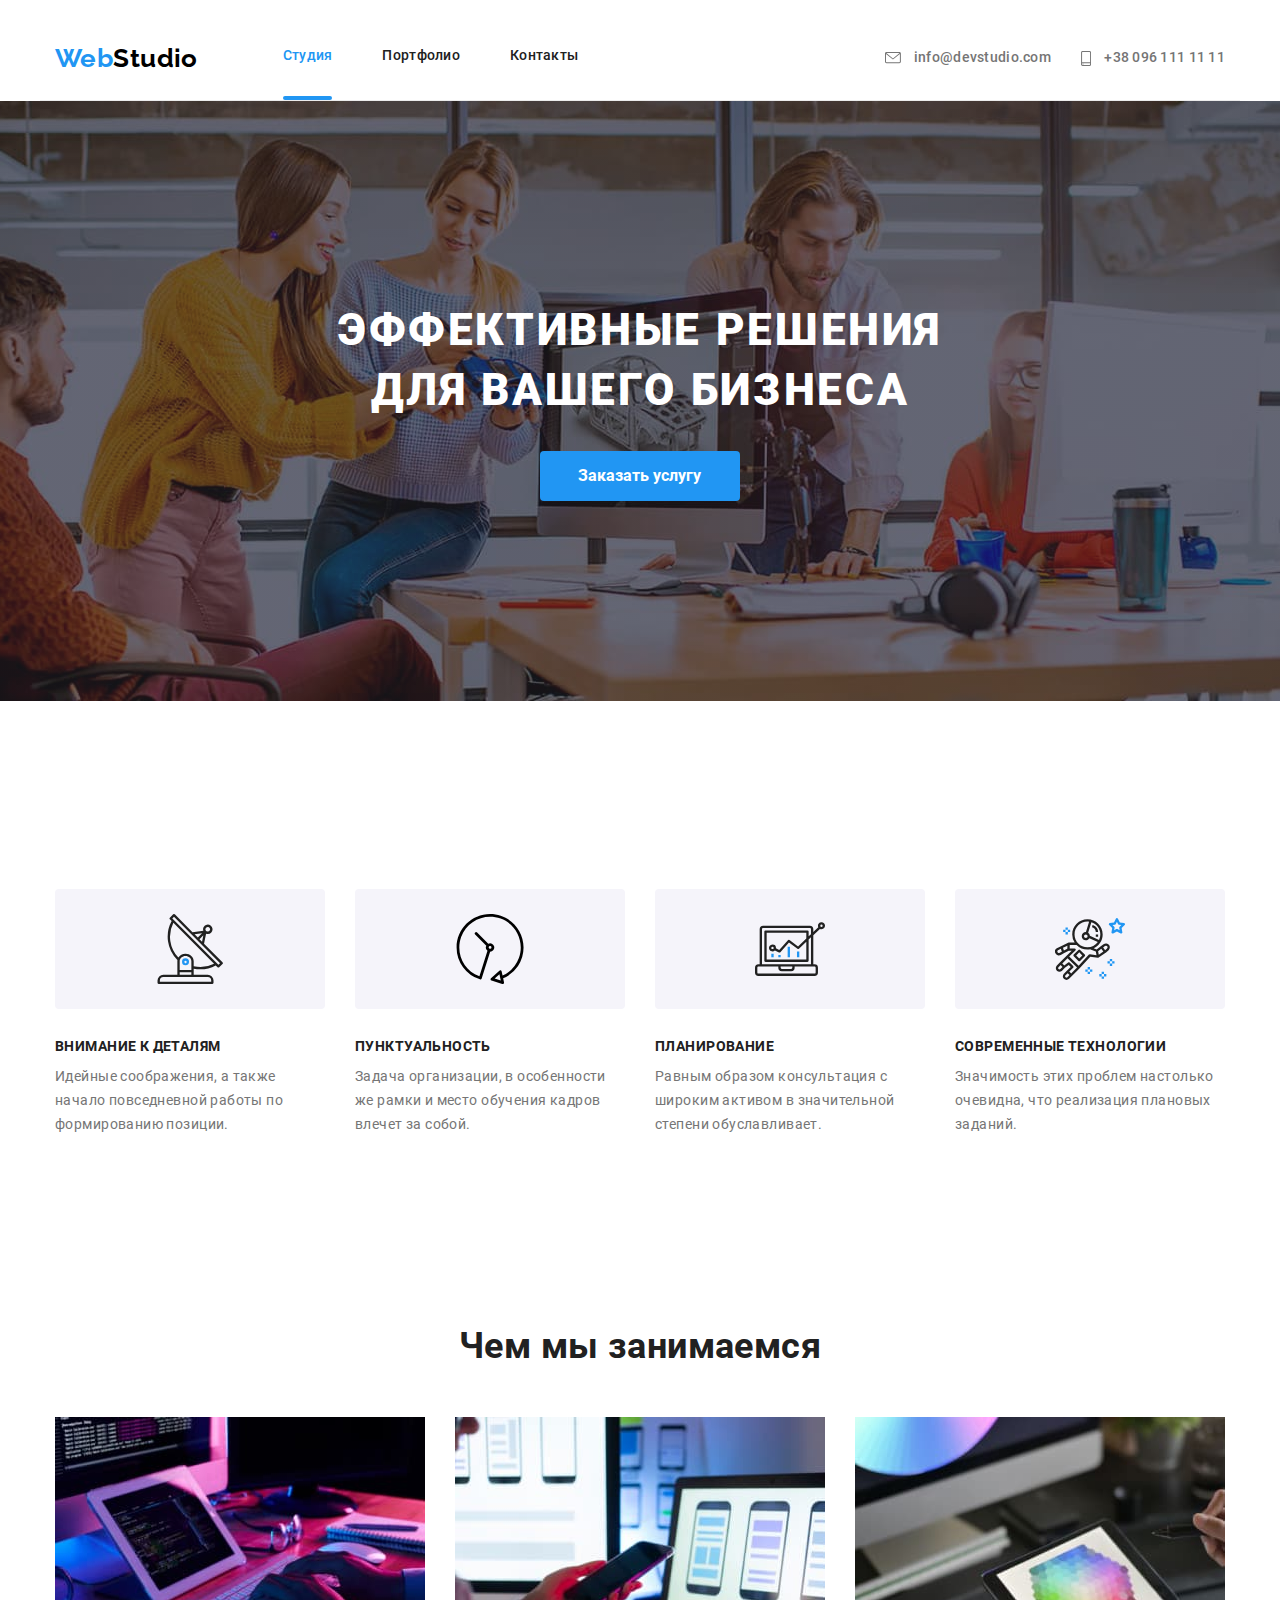
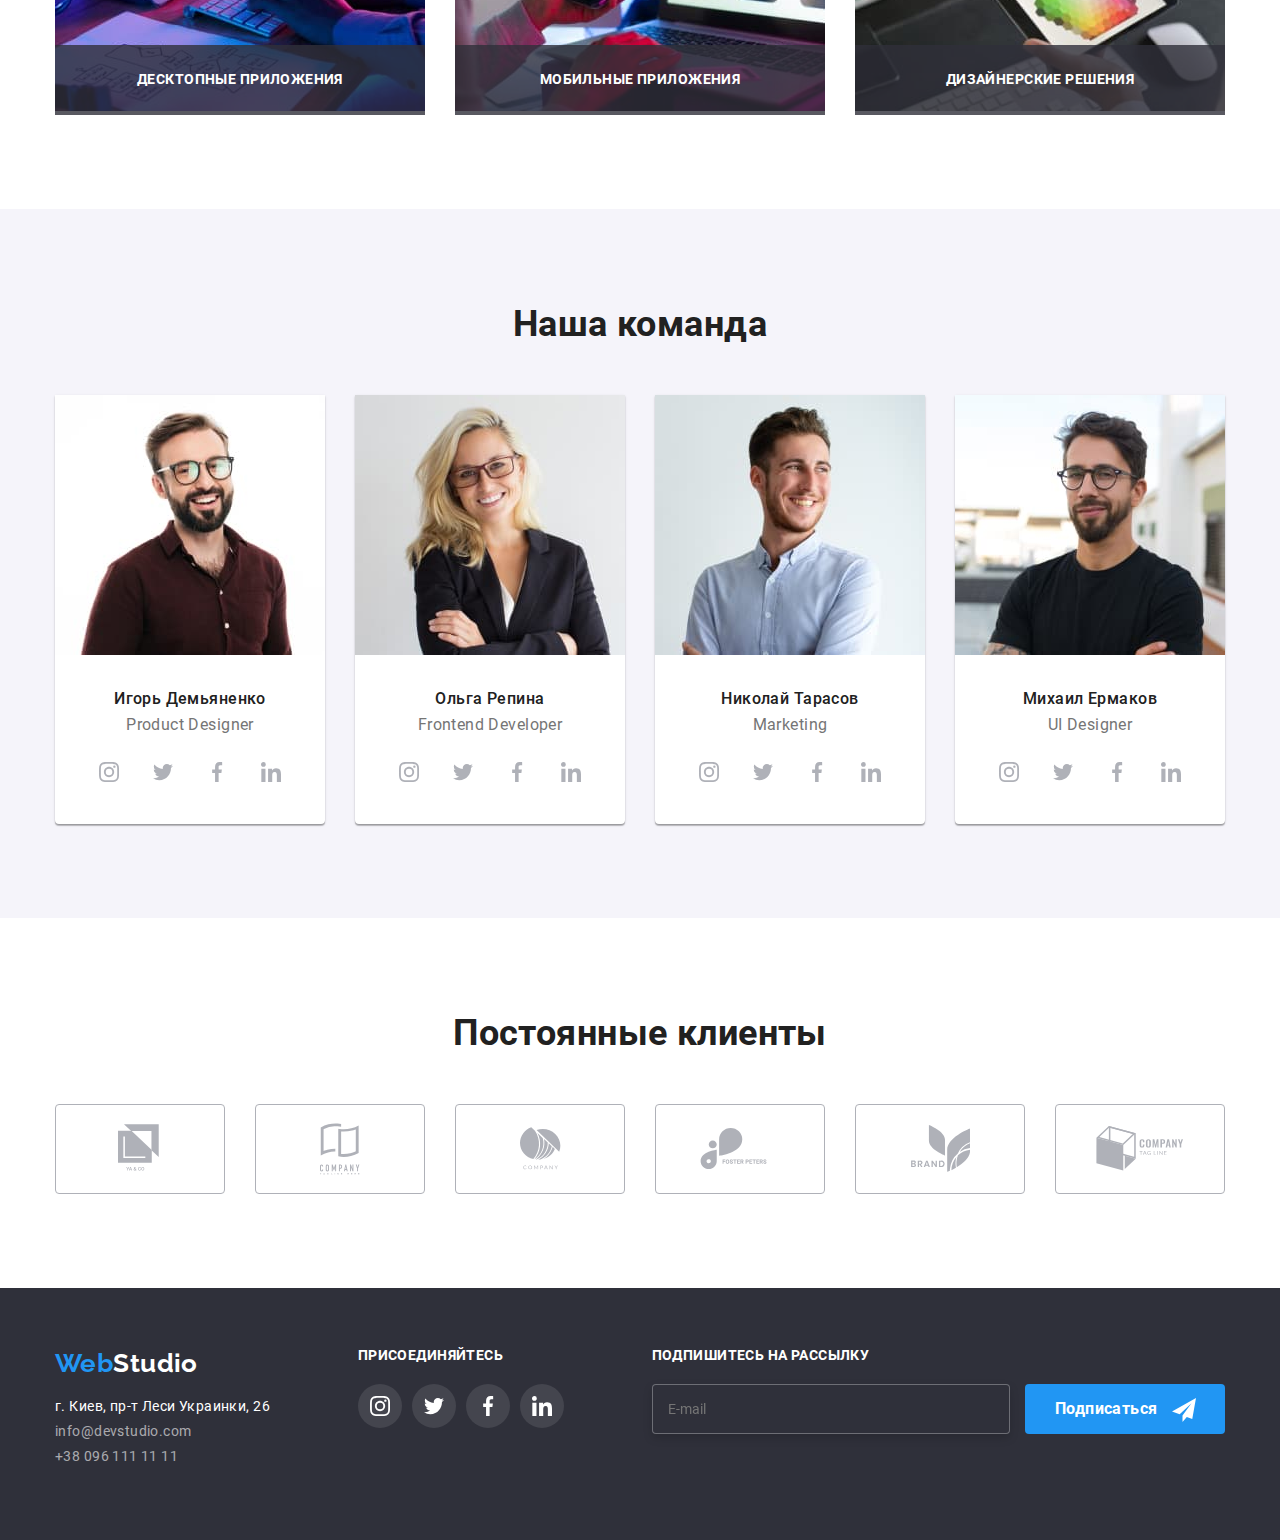
==== commit 7a5087c9: "team background" ====
--- a/index.html
+++ b/index.html
@@ -204,7 +204,7 @@
         </div>
       </section>
 
-      <section class="section">
+      <section class="section team">
         <div class="container">
           <h2 class="section-title">Наша команда</h2>
           <ul class="team-list list">
@@ -235,7 +235,7 @@
                   src="./images/team1Tablet.jpg"
                   alt="член команды 1"
                   class="img"
-                  width="100%"
+                  width="270"
                 />
               </picture>
               <h3 class="title">Игорь Демьяненко</h3>
@@ -302,7 +302,7 @@
                   src="./images/team2Tablet.jpg"
                   alt="член команды 2"
                   class="img"
-                  width="100%"
+                  width="270"
                 />
               </picture>
               <h3 class="title">Ольга Репина</h3>
@@ -369,7 +369,7 @@
                   src="./images/team3Tablet.jpg"
                   alt="член команды 3"
                   class="img"
-                  width="100%"
+                  width="270"
                 />
               </picture>
               <h3 class="title">Николай Тарасов</h3>
@@ -436,7 +436,7 @@
                   src="./images/team4Tablet.jpg"
                   alt="член команды 4"
                   class="img"
-                  width="100%"
+                  width="270"
                 />
               </picture>
               <h3 class="title">Михаил Ермаков</h3>
@@ -634,7 +634,7 @@
             <use href="./images/symbol-defs.svg#close"></use>
           </svg>
         </button>
-        <h1 class="form-title">Оставьте свои данные, мы вам перезвоним</h1>
+        <h2 class="form-title">Оставьте свои данные, мы вам перезвоним</h2>
         <div class="form-field">
           <label for="name" class="form-label">Имя</label>
           <input
--- a/css/main.min.css
+++ b/css/main.min.css
@@ -1,2 +1,2 @@
-@font-face{font-family:'Raleway';font-style:normal;font-weight:700;src:local(""),url("../../fonts/raleway-v17-latin_cyrillic-700.woff2") format("woff2"),url("../../fonts/raleway-v17-latin_cyrillic-700.woff") format("woff")}@font-face{font-family:'Roboto';font-style:normal;font-weight:400;src:local("Roboto"),local("Roboto-Regular"),url("../../fonts/roboto-v20-latin_cyrillic-regular.woff2") format("woff2"),url("../../fonts/roboto-v20-latin_cyrillic-regular.woff") format("woff")}@font-face{font-family:'Roboto';font-style:normal;font-weight:500;src:local("Roboto Medium"),local("Roboto-Medium"),url("../../fonts/roboto-v20-latin_cyrillic-500.woff2") format("woff2"),url("../../fonts/roboto-v20-latin_cyrillic-500.woff") format("woff")}@font-face{font-family:'Roboto';font-style:normal;font-weight:700;src:local("Roboto Bold"),local("Roboto-Bold"),url("../../fonts/roboto-v20-latin_cyrillic-700.woff2") format("woff2"),url("../../fonts/roboto-v20-latin_cyrillic-700.woff") format("woff")}@font-face{font-family:'Roboto';font-style:normal;font-weight:900;src:local("Roboto Black"),local("Roboto-Black"),url("../../fonts/roboto-v20-latin_cyrillic-900.woff2") format("woff2"),url("../../fonts/roboto-v20-latin_cyrillic-900.woff") format("woff")}.container,.overlay,.footer-main,.modal .button{margin-left:auto;margin-right:auto}body{background-color:#fff;color:#757575;font-family:Roboto,sans-serif;font-size:14px;line-height:1.14;letter-spacing:0.03em}body.modal-open{overflow:hidden}button{font-family:inherit}h1,h2,h3,h4,h5,h6,p{margin-top:0;margin-bottom:0}.visually-hidden{position:absolute !important;clip:rect(1px 1px 1px 1px);clip:rect(1px, 1px, 1px, 1px);padding:0 !important;border:0 !important;height:1px !important;width:1px !important;overflow:hidden}.list{list-style:none;padding:0;margin:0}.container{padding-left:15px;padding-right:15px}@media screen and (min-width: 480px){.container{width:480px}}@media screen and (min-width: 768px){.container{width:768px}}@media screen and (min-width: 1200px){.container{width:1200px}}.main-nav{position:relative;border-bottom:1px solid #ececec;padding-top:16px;display:-webkit-box;display:-ms-flexbox;display:flex;-webkit-box-align:center;-ms-flex-align:center;align-items:center;-webkit-box-pack:justify;-ms-flex-pack:justify;justify-content:space-between}@media screen and (max-width: 767px){.main-nav{padding-bottom:16px}}.button{display:inline-block;width:200px;height:50px;padding:10px 32px;border-radius:4px;border-width:0px;color:#fff;background-color:#2196f3;font-weight:bold;font-size:16px;line-height:1.87;text-decoration:none;text-align:center}.button.subscribe{margin-top:20px;padding:10px 28px 10px 29px}@media screen and (min-width: 1200px){.button.subscribe{margin-top:0}}.section{padding-bottom:60px}@media screen and (min-width: 1200px){.section{padding-bottom:94px}}.section-title{margin-bottom:50px;color:#212121;font-weight:700;text-align:center;font-size:28px;line-height:1.17}@media screen and (min-width: 1200px){.section-title{font-size:36px}}.img-social{display:-webkit-box;display:-ms-flexbox;display:flex;-webkit-box-align:center;-ms-flex-align:center;align-items:center;-webkit-box-pack:center;-ms-flex-pack:center;justify-content:center;height:44px;width:44px;border-radius:50%;background-color:#fff;color:#afb1b8;fill:currentColor;-webkit-transition:background-color 250ms cubic-bezier(0.4, 0, 0.2, 1),color 250ms cubic-bezier(0.4, 0, 0.2, 1);transition:background-color 250ms cubic-bezier(0.4, 0, 0.2, 1),color 250ms cubic-bezier(0.4, 0, 0.2, 1)}.img-social:hover,.img-social:focus{background-color:#2196f3;color:#fff}.social-list{display:-webkit-box;display:-ms-flexbox;display:flex;-webkit-box-align:center;-ms-flex-align:center;align-items:center;-webkit-box-pack:center;-ms-flex-pack:center;justify-content:center;margin-bottom:24px;margin-top:16px}@media screen and (min-width: 1200px){.social-list{margin-bottom:30px}}.social-list .item+.item{margin-left:10px}.logo{font-family:Raleway,sans-serif;font-weight:bold;text-decoration:none;font-size:24px;line-height:1.16;width:145px;display:inline-block}@media screen and (min-width: 1200px){.logo{font-size:26px;line-height:1.19}}.logo-web{color:#2196f3}.logo-studio{color:#000000}@media screen and (min-width: 768px){.site-nav{display:-webkit-box;display:-ms-flexbox;display:flex;margin-left:85px}.site-nav .item+.item{margin-left:50px}}@media screen and (max-width: 767px){.container-nav{text-align:center;padding-top:60px;font-size:18px;line-height:1.16;display:none;position:absolute;top:100%;left:0;width:100%;height:393px;background:#fff;-webkit-box-shadow:0px 4px 8px rgba(0,0,0,0.04),0px 2px 4px rgba(0,0,0,0.08),0px 1px 3px rgba(240,235,235,0.16);box-shadow:0px 4px 8px rgba(0,0,0,0.04),0px 2px 4px rgba(0,0,0,0.08),0px 1px 3px rgba(240,235,235,0.16)}.container-nav.is-open{display:block;z-index:999}}@media screen and (min-width: 768px){.container-nav{display:-webkit-box;display:-ms-flexbox;display:flex;-webkit-box-align:center;-ms-flex-align:center;align-items:center;-webkit-box-pack:justify;-ms-flex-pack:justify;justify-content:space-between;width:100%}}.button-menu{display:inline-block;border:0;background-color:#fff;color:#212121;fill:currentColor;-webkit-transition:color 250ms cubic-bezier(0.4, 0, 0.2, 1);transition:color 250ms cubic-bezier(0.4, 0, 0.2, 1)}@media screen and (min-width: 768px){.button-menu{display:none}}.button-menu:hover{color:#2196f3;outline-color:#fff}.button-menu .icon-cross{display:none}.button-menu.is-open .icon-cross{display:block}.button-menu.is-open .icon-menu{display:none}.site-nav-link{display:inline-block;padding-bottom:40px;color:#212121;font-weight:500;letter-spacing:0.02em;text-decoration:none;-webkit-transition:color 250ms cubic-bezier(0.4, 0, 0.2, 1);transition:color 250ms cubic-bezier(0.4, 0, 0.2, 1)}@media screen and (max-width: 767px){.site-nav-link.current{padding-bottom:44px}}@media screen and (min-width: 768px){.site-nav-link{display:block;padding-top:32px;padding-bottom:32px}}.site-nav-link:hover,.site-nav-link:focus,.site-nav-link.current{color:#2196f3}.site-nav-link.current::after{content:'';display:block;width:100%;height:4px;background:#2196f3;border-radius:2px;-webkit-transform:translateY(4px);transform:translateY(4px)}@media screen and (min-width: 768px){.site-nav-link.current::after{-webkit-transform:translateY(32px);transform:translateY(32px)}}.adress{margin-left:auto;font-style:normal}@media screen and (max-width: 767px){.adress-nav{font-size:18px;line-height:1.16}.adress-nav .item+.item{margin-top:16px}}@media screen and (min-width: 768px) and (max-width: 1199px){.adress-nav .item+.item{margin-top:10px}}@media screen and (min-width: 1200px){.adress-nav{display:-webkit-box;display:-ms-flexbox;display:flex}.adress-nav .item+.item{margin-left:30px}}.adress-link{color:#757575;font-weight:500;letter-spacing:0.02em;text-decoration:none;-webkit-transition:color 250ms cubic-bezier(0.4, 0, 0.2, 1);transition:color 250ms cubic-bezier(0.4, 0, 0.2, 1)}.adress-link:focus,.adress-link:hover{color:#2196f3}.icon-header{margin-right:10px;fill:currentColor;vertical-align:middle}.overlay{display:-webkit-box;display:-ms-flexbox;display:flex;-webkit-box-align:center;-ms-flex-align:center;align-items:center;-webkit-box-pack:center;-ms-flex-pack:center;justify-content:center;max-width:480px;height:400px;background-image:-webkit-gradient(linear, left top, left bottom, from(rgba(47,48,58,0.4)), to(rgba(47,48,58,0.4))),url("../images/Header/HeaderMobile.jpg");background-image:linear-gradient(rgba(47,48,58,0.4), rgba(47,48,58,0.4)),url("../images/Header/HeaderMobile.jpg");background-position:center;background-repeat:no-repeat;background-size:cover;background-color:rgba(47,48,58,0.4)}@media screen and (min-width: 768px){.overlay{max-width:768px}}@media screen and (min-width: 1200px){.overlay{max-width:1600px;min-width:1200px;height:600px}}@media screen and (min-device-pixel-ratio: 2), screen and (-webkit-min-device-pixel-ratio: 2), screen and (min-resolution: 192dpi), screen and (min-resolution: 2dppx){.overlay{background-image:-webkit-gradient(linear, left top, left bottom, from(rgba(47,48,58,0.4)), to(rgba(47,48,58,0.4))),url("../images/Header/HeaderMobile@2x.jpg");background-image:linear-gradient(rgba(47,48,58,0.4), rgba(47,48,58,0.4)),url("../images/Header/HeaderMobile@2x.jpg")}}@media screen and (min-width: 768px){.overlay{background-image:-webkit-gradient(linear, left top, left bottom, from(rgba(47,48,58,0.4)), to(rgba(47,48,58,0.4))),url("../images/Header/HeaderTablet.jpg");background-image:linear-gradient(rgba(47,48,58,0.4), rgba(47,48,58,0.4)),url("../images/Header/HeaderTablet.jpg")}}@media screen and (min-width: 768px) and (min-device-pixel-ratio: 2), screen and (min-width: 768px) and (-webkit-min-device-pixel-ratio: 2), screen and (min-width: 768px) and (min-resolution: 192dpi), screen and (min-width: 768px) and (min-resolution: 2dppx){.overlay{background-image:-webkit-gradient(linear, left top, left bottom, from(rgba(47,48,58,0.4)), to(rgba(47,48,58,0.4))),url("../images/Header/HeaderTablet@2x.jpg");background-image:linear-gradient(rgba(47,48,58,0.4), rgba(47,48,58,0.4)),url("../images/Header/HeaderTablet@2x.jpg")}}@media screen and (min-width: 1200px){.overlay{background-image:-webkit-gradient(linear, left top, left bottom, from(rgba(47,48,58,0.4)), to(rgba(47,48,58,0.4))),url("../images/Header/HeaderDesktop.jpg");background-image:linear-gradient(rgba(47,48,58,0.4), rgba(47,48,58,0.4)),url("../images/Header/HeaderDesktop.jpg")}}@media screen and (min-width: 1200px) and (min-device-pixel-ratio: 2), screen and (min-width: 1200px) and (-webkit-min-device-pixel-ratio: 2), screen and (min-width: 1200px) and (min-resolution: 192dpi), screen and (min-width: 1200px) and (min-resolution: 2dppx){.overlay{background-image:-webkit-gradient(linear, left top, left bottom, from(rgba(47,48,58,0.4)), to(rgba(47,48,58,0.4))),url("../images/Header/HeaderDesktop@2x.jpg");background-image:linear-gradient(rgba(47,48,58,0.4), rgba(47,48,58,0.4)),url("../images/Header/HeaderDesktop@2x.jpg")}}.hero{text-align:center;margin-bottom:44px}@media screen and (min-width: 1200px){.hero{margin-bottom:94px}}.hero-title{margin-bottom:30px;color:#fff;font-weight:900;font-size:26px;line-height:1.61;letter-spacing:0.06em;text-transform:uppercase}@media screen and (min-width: 1200px){.hero-title{font-weight:900;font-size:44px;line-height:1.36}}@media screen and (min-width: 768px){.feature-list{display:-webkit-box;display:-ms-flexbox;display:flex;-ms-flex-wrap:wrap;flex-wrap:wrap}}@media screen and (min-width: 1200px){.feature-list{-ms-flex-wrap:nowrap;flex-wrap:nowrap}}.feature-list .title{margin-bottom:10px;color:#212121;font-weight:700;text-transform:uppercase;font-size:14px}@media screen and (max-width: 767px){.feature-list .title{text-align:center}}@media screen and (max-width: 1199px){.feature-list .item{margin-bottom:30px}}@media screen and (min-width: 768px){.feature-list .item{width:calc((100% - 60px) / 2)}}@media screen and (min-width: 1200px){.feature-list .item{width:calc((100% - 90px) / 3)}}@media screen and (min-width: 768px){.feature-list .item:nth-child(2n){margin-left:30px}}@media screen and (min-width: 1200px){.feature-list .item+.item{margin-left:30px}}.feature-list .text{line-height:1.71}.feature-container{display:-webkit-box;display:-ms-flexbox;display:flex;-webkit-box-align:center;-ms-flex-align:center;align-items:center;-webkit-box-pack:center;-ms-flex-pack:center;justify-content:center;background:#f5f4fa;border-radius:4px;margin-bottom:30px;width:100%;height:120px}@media screen and (max-width: 1199px){.todo-section{display:none}}.todo-list{display:-webkit-box;display:-ms-flexbox;display:flex;-webkit-box-align:center;-ms-flex-align:center;align-items:center;-webkit-box-pack:justify;-ms-flex-pack:justify;justify-content:space-between}.todo-container{position:relative}.todo-text{position:absolute;bottom:0;left:0;display:-webkit-box;display:-ms-flexbox;display:flex;-webkit-box-align:center;-ms-flex-align:center;align-items:center;-webkit-box-pack:center;-ms-flex-pack:center;justify-content:center;width:100%;height:70px;background:rgba(47,48,58,0.8);font-weight:700;text-transform:uppercase;color:#ffffff}.team-list{text-align:center}@media screen and (min-width: 768px){.team-list{display:-webkit-box;display:-ms-flexbox;display:flex;-webkit-box-align:center;-ms-flex-align:center;align-items:center;-webkit-box-pack:justify;-ms-flex-pack:justify;justify-content:space-between;-ms-flex-wrap:wrap;flex-wrap:wrap}}@media screen and (min-width: 1200px){.team-list{-ms-flex-wrap:nowrap;flex-wrap:nowrap}}.team-list .title{margin-bottom:10px;color:#212121;font-weight:500;font-size:16px;line-height:1.19}.team-list .text{display:inline-block;font-size:16px;line-height:1.19px}.team-list .img{margin-bottom:30px;width:100%}@media screen and (min-width: 1200px){.team-list .img{width:270px}}.team-item{background:#ffffff;-webkit-box-shadow:0px 2px 1px rgba(0,0,0,0.2),0px 1px 1px rgba(0,0,0,0.14),0px 1px 3px rgba(0,0,0,0.12);box-shadow:0px 2px 1px rgba(0,0,0,0.2),0px 1px 1px rgba(0,0,0,0.14),0px 1px 3px rgba(0,0,0,0.12);border-radius:0px 0px 4px 4px;overflow:hidden}@media screen and (max-width: 1199px){.team-item{margin-bottom:30px}}@media screen and (min-width: 768px){.team-item{width:calc((100% - 60px) / 2)}}@media screen and (min-width: 1200px){.team-item{width:calc((100% - 90px) / 3)}}@media screen and (min-width: 768px){.team-item:nth-child(2n){margin-left:30px}}@media screen and (min-width: 1200px){.team-item+.team-item{margin-left:30px}}.client-list{display:-webkit-box;display:-ms-flexbox;display:flex;-webkit-box-align:center;-ms-flex-align:center;align-items:center;-webkit-box-pack:center;-ms-flex-pack:center;justify-content:center;-ms-flex-wrap:wrap;flex-wrap:wrap}@media screen and (min-width: 1200px){.client-list{-ms-flex-wrap:nowrap;flex-wrap:nowrap}}.client-list .item{display:-webkit-box;display:-ms-flexbox;display:flex;-webkit-box-align:center;-ms-flex-align:center;align-items:center;-webkit-box-pack:center;-ms-flex-pack:center;justify-content:center;height:90px;border:1px solid #afb1b8;border-radius:4px;color:#afb1b8;-webkit-transition:border 250ms cubic-bezier(0.4, 0, 0.2, 1),color 250ms cubic-bezier(0.4, 0, 0.2, 1);transition:border 250ms cubic-bezier(0.4, 0, 0.2, 1),color 250ms cubic-bezier(0.4, 0, 0.2, 1)}.client-list .item:hover,.client-list .item:focus{border:1px solid #2196f3;color:#2196f3}.client-li{width:calc((100% - 30px) / 2)}@media screen and (max-width: 767px){.client-li:not(:nth-child(2n)){margin-right:30px}.client-li:not(:nth-last-child(-n+2)){margin-bottom:30px}}@media screen and (min-width: 768px){.client-li{width:calc((100% - 60px) / 3)}}@media screen and (min-width: 768px) and (max-width: 1199px){.client-li:not(:nth-child(3n)){margin-right:30px}.client-li:not(:nth-last-child(-n+3)){margin-bottom:30px}}@media screen and (min-width: 1200px){.client-li{width:170px}.client-li:not(:last-child){margin-right:30px}}.img-client{--color1: currentColor}.footer-main{text-align:center;padding:60px 0px;height:603px;max-width:480px;background:#2f303a}@media screen and (min-width: 768px){.footer-main{height:463px;max-width:768px}}@media screen and (min-width: 1200px){.footer-main{height:252px;max-width:1600px;min-width:1200px;text-align:left}}.footer-adress{font-style:normal}.footer-adress .post{color:#fff;font-size:14px;line-height:1.71x}.footer-adress .item+.item{margin-top:8px}@media screen and (min-width: 1200px){.footer-adress .item+.item{margin-top:9px}}.footer-adress .link{color:rgba(255,255,255,0.6);line-height:1.71x;text-decoration:none}.footer-adress .link:hover,.footer-adress .link:focus{color:#2196f3}.footer-header{font-weight:700;text-transform:uppercase;color:#fff;margin-bottom:20px}@media screen and (max-width: 767px){.footer-header{margin-top:60px}}.footer .logo{display:inline-block;margin-bottom:20px}.footer .logo-studio{color:#fff}@media screen and (min-width: 768px) and (max-width: 1199px){.footer form{margin-top:60px;width:450px}}@media screen and (min-width: 768px){.footer.container{display:-webkit-box;display:-ms-flexbox;display:flex;-webkit-box-pack:center;-ms-flex-pack:center;justify-content:center;-ms-flex-wrap:wrap;flex-wrap:wrap}}@media screen and (min-width: 1200px){.footer.container{display:-webkit-box;display:-ms-flexbox;display:flex;-webkit-box-pack:justify;-ms-flex-pack:justify;justify-content:space-between}}@media screen and (min-width: 768px) and (max-width: 1199px){.footer-list{margin-left:165px}}.img-footer{background:rgba(255,255,255,0.1);color:#fff}.img-sent{fill:currentColor;margin-left:10px;vertical-align:middle}.footer-input{width:100%;height:50px;border:1px solid rgba(255,255,255,0.3);-webkit-filter:drop-shadow(0px 4px 4px rgba(0,0,0,0.15));filter:drop-shadow(0px 4px 4px rgba(0,0,0,0.15));border-radius:4px;margin-right:12px;background-color:#2f303a;color:rgba(255,255,255,0.6);padding:16px 15px}@media screen and (min-width: 768px){.footer-input{width:450px}}@media screen and (min-width: 1200px){.footer-input{width:358px}}.filter{margin-top:60px;margin-bottom:5px}@media screen and (min-width: 768px){.filter{margin-bottom:30px;text-align:center}}@media screen and (min-width: 1200px){.filter{margin-top:94px;margin-bottom:50px}}.button-work{color:#212121;font-weight:500;font-size:16px;line-height:1.62;text-align:center;background-color:#f5f4fa;border-radius:4px;border-width:0;-webkit-box-shadow:none;box-shadow:none;padding:6px 22px;-webkit-transition:color 250ms cubic-bezier(0.4, 0, 0.2, 1),background-color 250ms cubic-bezier(0.4, 0, 0.2, 1),-webkit-box-shadow 250ms cubic-bezier(0.4, 0, 0.2, 1);transition:color 250ms cubic-bezier(0.4, 0, 0.2, 1),background-color 250ms cubic-bezier(0.4, 0, 0.2, 1),-webkit-box-shadow 250ms cubic-bezier(0.4, 0, 0.2, 1);transition:color 250ms cubic-bezier(0.4, 0, 0.2, 1),background-color 250ms cubic-bezier(0.4, 0, 0.2, 1),box-shadow 250ms cubic-bezier(0.4, 0, 0.2, 1);transition:color 250ms cubic-bezier(0.4, 0, 0.2, 1),background-color 250ms cubic-bezier(0.4, 0, 0.2, 1),box-shadow 250ms cubic-bezier(0.4, 0, 0.2, 1),-webkit-box-shadow 250ms cubic-bezier(0.4, 0, 0.2, 1)}@media screen and (max-width: 767px){.button-work{margin-bottom:15px}}.button-work:not(:last-child){margin-right:8px}.button-work:hover,.button-work:focus{color:#fff;outline-color:#2196f3;background-color:#2196f3;-webkit-box-shadow:0px 2px 2px rgba(0,0,0,0.12),0px 1px 2px rgba(0,0,0,0.08),0px 3px 1px rgba(0,0,0,0.1);box-shadow:0px 2px 2px rgba(0,0,0,0.12),0px 1px 2px rgba(0,0,0,0.08),0px 3px 1px rgba(0,0,0,0.1)}.work-list{display:-webkit-box;display:-ms-flexbox;display:flex;-ms-flex-wrap:wrap;flex-wrap:wrap}.work-list .element{background-color:#fff;border:1px solid #eeeeee;-webkit-box-shadow:none;box-shadow:none;-webkit-transition:-webkit-box-shadow 250ms cubic-bezier(0.4, 0, 0.2, 1);transition:-webkit-box-shadow 250ms cubic-bezier(0.4, 0, 0.2, 1);transition:box-shadow 250ms cubic-bezier(0.4, 0, 0.2, 1);transition:box-shadow 250ms cubic-bezier(0.4, 0, 0.2, 1), -webkit-box-shadow 250ms cubic-bezier(0.4, 0, 0.2, 1);margin-bottom:30px}.work-list .element:last-child{margin-bottom:0px}@media screen and (min-width: 768px) and (max-width: 1199px){.work-list .element{width:calc((100% - 30px) / 2);margin-right:30px}.work-list .element:nth-child(2n){margin-right:0px}}@media screen and (min-width: 1200px){.work-list .element{width:calc((100% - 2 * 30px) / 3);margin-right:30px}.work-list .element:nth-child(3n){margin-right:0px}.work-list .element:nth-last-child(-n+3){margin-bottom:0px}}.work-list .element:hover{-webkit-box-shadow:1px 4px 6px rgba(0,0,0,0.16),0px 4px 4px rgba(0,0,0,0.06),0px 1px 1px rgba(0,0,0,0.12);box-shadow:1px 4px 6px rgba(0,0,0,0.16),0px 4px 4px rgba(0,0,0,0.06),0px 1px 1px rgba(0,0,0,0.12)}.work-list .element:hover .item{-webkit-transform:translateY(0);transform:translateY(0)}.work-list .title{margin-bottom:4px;color:#212121;font-weight:700;font-size:18px;line-height:2;letter-spacing:0.06em}.work-list .item{position:absolute;top:0px;left:0px;width:100%;height:100%;padding:63px 24px;font-size:18px;line-height:1.56;color:#fff;background:rgba(33,150,243,0.9);-webkit-transform:translateY(100%);transform:translateY(100%);-webkit-transition:-webkit-transform 250ms cubic-bezier(0.4, 0, 0.2, 1);transition:-webkit-transform 250ms cubic-bezier(0.4, 0, 0.2, 1);transition:transform 250ms cubic-bezier(0.4, 0, 0.2, 1);transition:transform 250ms cubic-bezier(0.4, 0, 0.2, 1), -webkit-transform 250ms cubic-bezier(0.4, 0, 0.2, 1)}.work-list .text{font-size:16px;line-height:1.87;color:#757575}.work-list .elem{padding:20px;text-decoration:none}.work-list .link{text-decoration:none}.work-list-img{position:relative;overflow:hidden}.work-list-img img{height:294px;-o-object-fit:cover;object-fit:cover}@media screen and (min-width: 768px){.work-list-img img{width:354px}}@media screen and (min-width: 1200px){.work-list-img img{width:370px}}.backdrope{position:fixed;top:0px;left:0px;width:100%;height:100%;background:rgba(0,0,0,0.2);overflow-y:scroll;opacity:1;-webkit-transition:opacity 250ms cubic-bezier(0.4, 0, 0.2, 1);transition:opacity 250ms cubic-bezier(0.4, 0, 0.2, 1)}.backdrope.is-hidden{opacity:0;pointer-events:none}.modal{position:absolute;width:450px;height:609px;left:50%;top:15px;-webkit-transform:translate(-50%, 0);transform:translate(-50%, 0);padding:40px;background-color:#fff;-webkit-box-shadow:0px 1px 3px rgba(0,0,0,0.12),0px 1px 1px rgba(0,0,0,0.14),0px 2px 1px rgba(0,0,0,0.2);box-shadow:0px 1px 3px rgba(0,0,0,0.12),0px 1px 1px rgba(0,0,0,0.14),0px 2px 1px rgba(0,0,0,0.2);border-radius:4px}@media screen and (min-width: 1200px){.modal{width:528px;height:581px}}@media screen and (min-width: 768px){.modal{left:50%;top:50%;-webkit-transform:translate(-50%, -50%);transform:translate(-50%, -50%)}}.modal .button{display:block}.form-title{margin-bottom:12px;color:#212121;font-weight:700;font-size:20px;line-height:1.15;text-align:center}textarea{resize:none;width:100%;height:120px;padding:12px 16px}textarea:focus+.img-form{color:#2196f3}textarea:focus{border:1px solid #2196f3;outline:0}.form-field{position:relative;margin-bottom:10px;display:-webkit-box;display:-ms-flexbox;display:flex;-webkit-box-orient:vertical;-webkit-box-direction:normal;-ms-flex-direction:column;flex-direction:column}.form-label{font-size:12px;line-height:1.16;letter-spacing:0.01em;margin-bottom:4px}.form-input{height:40px;padding:12px 42px;color:black;-webkit-transition:color 250ms cubic-bezier(0.4, 0, 0.2, 1);transition:color 250ms cubic-bezier(0.4, 0, 0.2, 1)}.form-input:focus+.img-form{color:#2196f3}.form-input:focus{border:1px solid #2196f3;outline:0}.form-allow{margin-top:20px;margin-bottom:30px}.button-close{position:absolute;right:14px;top:14px;width:30px;height:30px;border-radius:50%;background:#ffffff;border:1px solid rgba(0,0,0,0.1);display:-webkit-box;display:-ms-flexbox;display:flex;-webkit-box-align:center;-ms-flex-align:center;align-items:center;-webkit-box-pack:center;-ms-flex-pack:center;justify-content:center;color:black;-webkit-transition:color 250ms cubic-bezier(0.4, 0, 0.2, 1);transition:color 250ms cubic-bezier(0.4, 0, 0.2, 1)}.button-close:hover,.button-close:focus{color:#2196f3}.img-close{fill:currentColor}.img-color{display:-webkit-box;display:-ms-flexbox;display:flex;-webkit-box-align:center;-ms-flex-align:center;align-items:center;-webkit-box-pack:center;-ms-flex-pack:center;justify-content:center;fill:currentColor}.form-link{color:#2196f3}.img-form{color:#212121;position:absolute;bottom:11px;left:12px;display:inline-block;width:18px;height:18px}.checkbox{appearance:none;-moz-appearance:none;-webkit-appearance:none;position:absolute}.checkbox:checked+.checkbox-label::before{background-color:#2196f3;background-image:url("../images/icon_check.svg");border-width:0}.checkbox-label{display:inline-block;font-size:12px;line-height:1.16}@media screen and (min-width: 1200px){.checkbox-label{font-size:14px;line-height:1.71}}.checkbox-label::before{content:'';display:inline-block;width:16px;height:15px;border:2px solid #212121;vertical-align:middle;margin-right:8px}
+@font-face{font-family:'Raleway';font-style:normal;font-weight:700;src:local(""),url("../fonts/raleway-v17-latin_cyrillic-700.woff2") format("woff2"),url("../fonts/raleway-v17-latin_cyrillic-700.woff") format("woff")}@font-face{font-family:'Roboto';font-style:normal;font-weight:400;src:local("Roboto"),local("Roboto-Regular"),url("../fonts/roboto-v20-latin_cyrillic-regular.woff2") format("woff2"),url("../fonts/roboto-v20-latin_cyrillic-regular.woff") format("woff")}@font-face{font-family:'Roboto';font-style:normal;font-weight:500;src:local("Roboto Medium"),local("Roboto-Medium"),url("../fonts/roboto-v20-latin_cyrillic-500.woff2") format("woff2"),url("../fonts/roboto-v20-latin_cyrillic-500.woff") format("woff")}@font-face{font-family:'Roboto';font-style:normal;font-weight:700;src:local("Roboto Bold"),local("Roboto-Bold"),url("../fonts/roboto-v20-latin_cyrillic-700.woff2") format("woff2"),url("../fonts/roboto-v20-latin_cyrillic-700.woff") format("woff")}@font-face{font-family:'Roboto';font-style:normal;font-weight:900;src:local("Roboto Black"),local("Roboto-Black"),url("../fonts/roboto-v20-latin_cyrillic-900.woff2") format("woff2"),url("../fonts/roboto-v20-latin_cyrillic-900.woff") format("woff")}.container,.overlay,.footer-main,.modal .button{margin-left:auto;margin-right:auto}body{background-color:#fff;color:#757575;font-family:Roboto,sans-serif;font-size:14px;line-height:1.14;letter-spacing:0.03em}body.modal-open{overflow:hidden}button{font-family:inherit}h1,h2,h3,h4,h5,h6,p{margin-top:0;margin-bottom:0}.visually-hidden{position:absolute !important;clip:rect(1px 1px 1px 1px);clip:rect(1px, 1px, 1px, 1px);padding:0 !important;border:0 !important;height:1px !important;width:1px !important;overflow:hidden}.list{list-style:none;padding:0;margin:0}.container{padding-left:15px;padding-right:15px}@media screen and (min-width: 480px){.container{width:480px}}@media screen and (min-width: 768px){.container{width:768px}}@media screen and (min-width: 1200px){.container{width:1200px}}.main-nav{position:relative;border-bottom:1px solid #ececec;padding-top:16px;display:-webkit-box;display:-ms-flexbox;display:flex;-webkit-box-align:center;-ms-flex-align:center;align-items:center;-webkit-box-pack:justify;-ms-flex-pack:justify;justify-content:space-between}@media screen and (max-width: 767px){.main-nav{padding-bottom:16px}}.button{display:inline-block;width:200px;height:50px;padding:10px 32px;border-radius:4px;border-width:0px;color:#fff;background-color:#2196f3;font-weight:bold;font-size:16px;line-height:1.87;text-decoration:none;text-align:center}.button.subscribe{margin-top:20px;padding:10px 28px 10px 29px}@media screen and (min-width: 1200px){.button.subscribe{margin-top:0}}.section{padding-bottom:60px;padding-top:60px}@media screen and (min-width: 1200px){.section{padding-bottom:94px;padding-top:94px}}.section.team{background-color:#f5f4fa}.section-title{margin-bottom:50px;color:#212121;font-weight:700;text-align:center;font-size:28px;line-height:1.17}@media screen and (min-width: 1200px){.section-title{font-size:36px}}.img-social{display:-webkit-box;display:-ms-flexbox;display:flex;-webkit-box-align:center;-ms-flex-align:center;align-items:center;-webkit-box-pack:center;-ms-flex-pack:center;justify-content:center;height:44px;width:44px;border-radius:50%;background-color:#fff;color:#afb1b8;fill:currentColor;-webkit-transition:background-color 250ms cubic-bezier(0.4, 0, 0.2, 1),color 250ms cubic-bezier(0.4, 0, 0.2, 1);transition:background-color 250ms cubic-bezier(0.4, 0, 0.2, 1),color 250ms cubic-bezier(0.4, 0, 0.2, 1)}.img-social:hover,.img-social:focus{background-color:#2196f3;color:#fff}.social-list{display:-webkit-box;display:-ms-flexbox;display:flex;-webkit-box-align:center;-ms-flex-align:center;align-items:center;-webkit-box-pack:center;-ms-flex-pack:center;justify-content:center;margin-bottom:24px;margin-top:16px}@media screen and (min-width: 1200px){.social-list{margin-bottom:30px}}.social-list .item+.item{margin-left:10px}.logo{font-family:Raleway,sans-serif;font-weight:bold;text-decoration:none;font-size:24px;line-height:1.16;width:145px;display:inline-block}@media screen and (min-width: 1200px){.logo{font-size:26px;line-height:1.19}}.logo-web{color:#2196f3}.logo-studio{color:#000000}@media screen and (min-width: 768px){.site-nav{display:-webkit-box;display:-ms-flexbox;display:flex;margin-left:85px}.site-nav .item+.item{margin-left:50px}}@media screen and (max-width: 767px){.container-nav{text-align:center;padding-top:60px;font-size:18px;line-height:1.16;display:none;position:absolute;top:100%;left:0;width:100%;height:393px;background:#fff;-webkit-box-shadow:0px 4px 8px rgba(0,0,0,0.04),0px 2px 4px rgba(0,0,0,0.08),0px 1px 3px rgba(240,235,235,0.16);box-shadow:0px 4px 8px rgba(0,0,0,0.04),0px 2px 4px rgba(0,0,0,0.08),0px 1px 3px rgba(240,235,235,0.16)}.container-nav.is-open{display:block;z-index:999}}@media screen and (min-width: 768px){.container-nav{display:-webkit-box;display:-ms-flexbox;display:flex;-webkit-box-align:center;-ms-flex-align:center;align-items:center;-webkit-box-pack:justify;-ms-flex-pack:justify;justify-content:space-between;width:100%}}.button-menu{display:inline-block;border:0;background-color:#fff;color:#212121;fill:currentColor;-webkit-transition:color 250ms cubic-bezier(0.4, 0, 0.2, 1);transition:color 250ms cubic-bezier(0.4, 0, 0.2, 1)}@media screen and (min-width: 768px){.button-menu{display:none}}.button-menu:hover{color:#2196f3;outline-color:#fff}.button-menu .icon-cross{display:none}.button-menu.is-open .icon-cross{display:block}.button-menu.is-open .icon-menu{display:none}.site-nav-link{display:inline-block;padding-bottom:40px;color:#212121;font-weight:500;letter-spacing:0.02em;text-decoration:none;-webkit-transition:color 250ms cubic-bezier(0.4, 0, 0.2, 1);transition:color 250ms cubic-bezier(0.4, 0, 0.2, 1)}@media screen and (max-width: 767px){.site-nav-link.current{padding-bottom:44px}}@media screen and (min-width: 768px){.site-nav-link{display:block;padding-top:32px;padding-bottom:32px}}.site-nav-link:hover,.site-nav-link:focus,.site-nav-link.current{color:#2196f3}.site-nav-link.current::after{content:'';display:block;width:100%;height:4px;background:#2196f3;border-radius:2px;-webkit-transform:translateY(4px);transform:translateY(4px)}@media screen and (min-width: 768px){.site-nav-link.current::after{-webkit-transform:translateY(32px);transform:translateY(32px)}}.adress{margin-left:auto;font-style:normal}@media screen and (max-width: 767px){.adress-nav{font-size:18px;line-height:1.16}.adress-nav .item+.item{margin-top:16px}}@media screen and (min-width: 768px) and (max-width: 1199px){.adress-nav .item+.item{margin-top:10px}}@media screen and (min-width: 1200px){.adress-nav{display:-webkit-box;display:-ms-flexbox;display:flex}.adress-nav .item+.item{margin-left:30px}}.adress-link{color:#757575;font-weight:500;letter-spacing:0.02em;text-decoration:none;-webkit-transition:color 250ms cubic-bezier(0.4, 0, 0.2, 1);transition:color 250ms cubic-bezier(0.4, 0, 0.2, 1)}.adress-link:focus,.adress-link:hover{color:#2196f3}.icon-header{margin-right:10px;fill:currentColor;vertical-align:middle}.overlay{display:-webkit-box;display:-ms-flexbox;display:flex;-webkit-box-align:center;-ms-flex-align:center;align-items:center;-webkit-box-pack:center;-ms-flex-pack:center;justify-content:center;max-width:480px;height:400px;background-image:-webkit-gradient(linear, left top, left bottom, from(rgba(47,48,58,0.4)), to(rgba(47,48,58,0.4))),url("../images/Header/HeaderMobile.jpg");background-image:linear-gradient(rgba(47,48,58,0.4), rgba(47,48,58,0.4)),url("../images/Header/HeaderMobile.jpg");background-position:center;background-repeat:no-repeat;background-size:cover;background-color:rgba(47,48,58,0.4)}@media screen and (min-width: 768px){.overlay{max-width:768px}}@media screen and (min-width: 1200px){.overlay{max-width:1600px;min-width:1200px;height:600px}}@media screen and (min-device-pixel-ratio: 2), screen and (-webkit-min-device-pixel-ratio: 2), screen and (min-resolution: 192dpi), screen and (min-resolution: 2dppx){.overlay{background-image:-webkit-gradient(linear, left top, left bottom, from(rgba(47,48,58,0.4)), to(rgba(47,48,58,0.4))),url("../images/Header/HeaderMobile@2x.jpg");background-image:linear-gradient(rgba(47,48,58,0.4), rgba(47,48,58,0.4)),url("../images/Header/HeaderMobile@2x.jpg")}}@media screen and (min-width: 768px){.overlay{background-image:-webkit-gradient(linear, left top, left bottom, from(rgba(47,48,58,0.4)), to(rgba(47,48,58,0.4))),url("../images/Header/HeaderTablet.jpg");background-image:linear-gradient(rgba(47,48,58,0.4), rgba(47,48,58,0.4)),url("../images/Header/HeaderTablet.jpg")}}@media screen and (min-width: 768px) and (min-device-pixel-ratio: 2), screen and (min-width: 768px) and (-webkit-min-device-pixel-ratio: 2), screen and (min-width: 768px) and (min-resolution: 192dpi), screen and (min-width: 768px) and (min-resolution: 2dppx){.overlay{background-image:-webkit-gradient(linear, left top, left bottom, from(rgba(47,48,58,0.4)), to(rgba(47,48,58,0.4))),url("../images/Header/HeaderTablet@2x.jpg");background-image:linear-gradient(rgba(47,48,58,0.4), rgba(47,48,58,0.4)),url("../images/Header/HeaderTablet@2x.jpg")}}@media screen and (min-width: 1200px){.overlay{background-image:-webkit-gradient(linear, left top, left bottom, from(rgba(47,48,58,0.4)), to(rgba(47,48,58,0.4))),url("../images/Header/HeaderDesktop.jpg");background-image:linear-gradient(rgba(47,48,58,0.4), rgba(47,48,58,0.4)),url("../images/Header/HeaderDesktop.jpg")}}@media screen and (min-width: 1200px) and (min-device-pixel-ratio: 2), screen and (min-width: 1200px) and (-webkit-min-device-pixel-ratio: 2), screen and (min-width: 1200px) and (min-resolution: 192dpi), screen and (min-width: 1200px) and (min-resolution: 2dppx){.overlay{background-image:-webkit-gradient(linear, left top, left bottom, from(rgba(47,48,58,0.4)), to(rgba(47,48,58,0.4))),url("../images/Header/HeaderDesktop@2x.jpg");background-image:linear-gradient(rgba(47,48,58,0.4), rgba(47,48,58,0.4)),url("../images/Header/HeaderDesktop@2x.jpg")}}.hero{text-align:center;margin-bottom:44px}@media screen and (min-width: 1200px){.hero{margin-bottom:94px}}.hero-title{margin-bottom:30px;color:#fff;font-weight:900;font-size:26px;line-height:1.61;letter-spacing:0.06em;text-transform:uppercase}@media screen and (min-width: 1200px){.hero-title{font-weight:900;font-size:44px;line-height:1.36}}@media screen and (min-width: 768px){.feature-list{display:-webkit-box;display:-ms-flexbox;display:flex;-ms-flex-wrap:wrap;flex-wrap:wrap}}@media screen and (min-width: 1200px){.feature-list{-ms-flex-wrap:nowrap;flex-wrap:nowrap}}.feature-list .title{margin-bottom:10px;color:#212121;font-weight:700;text-transform:uppercase;font-size:14px}@media screen and (max-width: 767px){.feature-list .title{text-align:center}}@media screen and (max-width: 1199px){.feature-list .item{margin-bottom:30px}}@media screen and (min-width: 768px){.feature-list .item{width:calc((100% - 60px) / 2)}}@media screen and (min-width: 1200px){.feature-list .item{width:calc((100% - 90px) / 3)}}@media screen and (min-width: 768px){.feature-list .item:nth-child(2n){margin-left:30px}}@media screen and (min-width: 1200px){.feature-list .item+.item{margin-left:30px}}.feature-list .text{line-height:1.71}.feature-container{display:-webkit-box;display:-ms-flexbox;display:flex;-webkit-box-align:center;-ms-flex-align:center;align-items:center;-webkit-box-pack:center;-ms-flex-pack:center;justify-content:center;background:#f5f4fa;border-radius:4px;margin-bottom:30px;width:100%;height:120px}@media screen and (max-width: 1199px){.todo-section{display:none}}.todo-list{display:-webkit-box;display:-ms-flexbox;display:flex;-webkit-box-align:center;-ms-flex-align:center;align-items:center;-webkit-box-pack:justify;-ms-flex-pack:justify;justify-content:space-between}.todo-container{position:relative}.todo-text{position:absolute;bottom:0;left:0;display:-webkit-box;display:-ms-flexbox;display:flex;-webkit-box-align:center;-ms-flex-align:center;align-items:center;-webkit-box-pack:center;-ms-flex-pack:center;justify-content:center;width:100%;height:70px;background:rgba(47,48,58,0.8);font-weight:700;text-transform:uppercase;color:#ffffff}.team-list{text-align:center}@media screen and (min-width: 768px){.team-list{display:-webkit-box;display:-ms-flexbox;display:flex;-webkit-box-align:center;-ms-flex-align:center;align-items:center;-webkit-box-pack:justify;-ms-flex-pack:justify;justify-content:space-between;-ms-flex-wrap:wrap;flex-wrap:wrap}}@media screen and (min-width: 1200px){.team-list{-ms-flex-wrap:nowrap;flex-wrap:nowrap}}.team-list .title{margin-bottom:10px;color:#212121;font-weight:500;font-size:16px;line-height:1.19}.team-list .text{display:inline-block;font-size:16px;line-height:1.19px}.team-list .img{margin-bottom:30px;width:100%}@media screen and (min-width: 1200px){.team-list .img{width:270px}}.team-item{background:#ffffff;-webkit-box-shadow:0px 2px 1px rgba(0,0,0,0.2),0px 1px 1px rgba(0,0,0,0.14),0px 1px 3px rgba(0,0,0,0.12);box-shadow:0px 2px 1px rgba(0,0,0,0.2),0px 1px 1px rgba(0,0,0,0.14),0px 1px 3px rgba(0,0,0,0.12);border-radius:0px 0px 4px 4px;overflow:hidden}@media screen and (max-width: 1199px){.team-item{margin-bottom:30px}}@media screen and (min-width: 768px){.team-item{width:calc((100% - 30px) / 2)}}@media screen and (min-width: 1200px){.team-item{width:calc((100% - 90px) / 3)}}@media screen and (min-width: 768px){.team-item:nth-child(2n){margin-left:30px}}@media screen and (min-width: 1200px){.team-item+.team-item{margin-left:30px}}.client-list{display:-webkit-box;display:-ms-flexbox;display:flex;-webkit-box-align:center;-ms-flex-align:center;align-items:center;-webkit-box-pack:center;-ms-flex-pack:center;justify-content:center;-ms-flex-wrap:wrap;flex-wrap:wrap}@media screen and (min-width: 1200px){.client-list{-ms-flex-wrap:nowrap;flex-wrap:nowrap}}.client-list .item{display:-webkit-box;display:-ms-flexbox;display:flex;-webkit-box-align:center;-ms-flex-align:center;align-items:center;-webkit-box-pack:center;-ms-flex-pack:center;justify-content:center;height:90px;border:1px solid #afb1b8;border-radius:4px;color:#afb1b8;-webkit-transition:border 250ms cubic-bezier(0.4, 0, 0.2, 1),color 250ms cubic-bezier(0.4, 0, 0.2, 1);transition:border 250ms cubic-bezier(0.4, 0, 0.2, 1),color 250ms cubic-bezier(0.4, 0, 0.2, 1)}.client-list .item:hover,.client-list .item:focus{border:1px solid #2196f3;color:#2196f3}.client-li{width:calc((100% - 30px) / 2)}@media screen and (max-width: 767px){.client-li:not(:nth-child(2n)){margin-right:30px}.client-li:not(:nth-last-child(-n+2)){margin-bottom:30px}}@media screen and (min-width: 768px){.client-li{width:calc((100% - 60px) / 3)}}@media screen and (min-width: 768px) and (max-width: 1199px){.client-li:not(:nth-child(3n)){margin-right:30px}.client-li:not(:nth-last-child(-n+3)){margin-bottom:30px}}@media screen and (min-width: 1200px){.client-li{width:170px}.client-li:not(:last-child){margin-right:30px}}.img-client{--color1: currentColor}.footer-main{text-align:center;padding:60px 0px;height:603px;max-width:480px;background:#2f303a}@media screen and (min-width: 768px){.footer-main{height:463px;max-width:768px}}@media screen and (min-width: 1200px){.footer-main{height:252px;max-width:1600px;min-width:1200px;text-align:left}}.footer-adress{font-style:normal}.footer-adress .post{color:#fff;font-size:14px;line-height:1.71x}.footer-adress .item+.item{margin-top:8px}@media screen and (min-width: 1200px){.footer-adress .item+.item{margin-top:9px}}.footer-adress .link{color:rgba(255,255,255,0.6);line-height:1.71x;text-decoration:none}.footer-adress .link:hover,.footer-adress .link:focus{color:#2196f3}.footer-header{font-weight:700;text-transform:uppercase;color:#fff;margin-bottom:20px}@media screen and (max-width: 767px){.footer-header{margin-top:60px}}.footer .logo{display:inline-block;margin-bottom:20px}.footer .logo-studio{color:#fff}@media screen and (min-width: 768px) and (max-width: 1199px){.footer form{margin-top:60px;width:450px}}@media screen and (min-width: 768px){.footer.container{display:-webkit-box;display:-ms-flexbox;display:flex;-webkit-box-pack:center;-ms-flex-pack:center;justify-content:center;-ms-flex-wrap:wrap;flex-wrap:wrap}}@media screen and (min-width: 1200px){.footer.container{display:-webkit-box;display:-ms-flexbox;display:flex;-webkit-box-pack:justify;-ms-flex-pack:justify;justify-content:space-between}}@media screen and (min-width: 768px) and (max-width: 1199px){.footer-list{margin-left:165px}}.img-footer{background:rgba(255,255,255,0.1);color:#fff}.img-sent{fill:currentColor;margin-left:10px;vertical-align:middle}.footer-input{width:100%;height:50px;border:1px solid rgba(255,255,255,0.3);-webkit-filter:drop-shadow(0px 4px 4px rgba(0,0,0,0.15));filter:drop-shadow(0px 4px 4px rgba(0,0,0,0.15));border-radius:4px;margin-right:12px;background-color:#2f303a;color:rgba(255,255,255,0.6);padding:16px 15px}@media screen and (min-width: 768px){.footer-input{width:450px}}@media screen and (min-width: 1200px){.footer-input{width:358px}}.filter{margin-top:60px;margin-bottom:5px}@media screen and (min-width: 768px){.filter{margin-bottom:30px;text-align:center}}@media screen and (min-width: 1200px){.filter{margin-top:94px;margin-bottom:50px}}.button-work{color:#212121;font-weight:500;font-size:16px;line-height:1.62;text-align:center;background-color:#f5f4fa;border-radius:4px;border-width:0;-webkit-box-shadow:none;box-shadow:none;padding:6px 22px;-webkit-transition:color 250ms cubic-bezier(0.4, 0, 0.2, 1),background-color 250ms cubic-bezier(0.4, 0, 0.2, 1),-webkit-box-shadow 250ms cubic-bezier(0.4, 0, 0.2, 1);transition:color 250ms cubic-bezier(0.4, 0, 0.2, 1),background-color 250ms cubic-bezier(0.4, 0, 0.2, 1),-webkit-box-shadow 250ms cubic-bezier(0.4, 0, 0.2, 1);transition:color 250ms cubic-bezier(0.4, 0, 0.2, 1),background-color 250ms cubic-bezier(0.4, 0, 0.2, 1),box-shadow 250ms cubic-bezier(0.4, 0, 0.2, 1);transition:color 250ms cubic-bezier(0.4, 0, 0.2, 1),background-color 250ms cubic-bezier(0.4, 0, 0.2, 1),box-shadow 250ms cubic-bezier(0.4, 0, 0.2, 1),-webkit-box-shadow 250ms cubic-bezier(0.4, 0, 0.2, 1)}@media screen and (max-width: 767px){.button-work{margin-bottom:15px}}.button-work:not(:last-child){margin-right:8px}.button-work:hover,.button-work:focus{color:#fff;outline-color:#2196f3;background-color:#2196f3;-webkit-box-shadow:0px 2px 2px rgba(0,0,0,0.12),0px 1px 2px rgba(0,0,0,0.08),0px 3px 1px rgba(0,0,0,0.1);box-shadow:0px 2px 2px rgba(0,0,0,0.12),0px 1px 2px rgba(0,0,0,0.08),0px 3px 1px rgba(0,0,0,0.1)}.work-list{display:-webkit-box;display:-ms-flexbox;display:flex;-ms-flex-wrap:wrap;flex-wrap:wrap}.work-list .element{background-color:#fff;border:1px solid #eeeeee;-webkit-box-shadow:none;box-shadow:none;-webkit-transition:-webkit-box-shadow 250ms cubic-bezier(0.4, 0, 0.2, 1);transition:-webkit-box-shadow 250ms cubic-bezier(0.4, 0, 0.2, 1);transition:box-shadow 250ms cubic-bezier(0.4, 0, 0.2, 1);transition:box-shadow 250ms cubic-bezier(0.4, 0, 0.2, 1), -webkit-box-shadow 250ms cubic-bezier(0.4, 0, 0.2, 1);margin-bottom:30px}.work-list .element:last-child{margin-bottom:0px}@media screen and (min-width: 768px) and (max-width: 1199px){.work-list .element{width:calc((100% - 30px) / 2);margin-right:30px}.work-list .element:nth-child(2n){margin-right:0px}}@media screen and (min-width: 1200px){.work-list .element{width:calc((100% - 2 * 30px) / 3);margin-right:30px}.work-list .element:nth-child(3n){margin-right:0px}.work-list .element:nth-last-child(-n+3){margin-bottom:0px}}.work-list .element:hover{-webkit-box-shadow:1px 4px 6px rgba(0,0,0,0.16),0px 4px 4px rgba(0,0,0,0.06),0px 1px 1px rgba(0,0,0,0.12);box-shadow:1px 4px 6px rgba(0,0,0,0.16),0px 4px 4px rgba(0,0,0,0.06),0px 1px 1px rgba(0,0,0,0.12)}.work-list .element:hover .item{-webkit-transform:translateY(0);transform:translateY(0)}.work-list .title{margin-bottom:4px;color:#212121;font-weight:700;font-size:18px;line-height:2;letter-spacing:0.06em}.work-list .item{position:absolute;top:0px;left:0px;width:100%;height:100%;padding:63px 24px;font-size:18px;line-height:1.56;color:#fff;background:rgba(33,150,243,0.9);-webkit-transform:translateY(100%);transform:translateY(100%);-webkit-transition:-webkit-transform 250ms cubic-bezier(0.4, 0, 0.2, 1);transition:-webkit-transform 250ms cubic-bezier(0.4, 0, 0.2, 1);transition:transform 250ms cubic-bezier(0.4, 0, 0.2, 1);transition:transform 250ms cubic-bezier(0.4, 0, 0.2, 1), -webkit-transform 250ms cubic-bezier(0.4, 0, 0.2, 1)}.work-list .text{font-size:16px;line-height:1.87;color:#757575}.work-list .elem{padding:20px;text-decoration:none}.work-list .link{text-decoration:none}.work-list-img{position:relative;overflow:hidden}.work-list-img img{height:294px;-o-object-fit:cover;object-fit:cover}@media screen and (min-width: 768px){.work-list-img img{width:354px}}@media screen and (min-width: 1200px){.work-list-img img{width:370px}}.backdrope{position:fixed;top:0px;left:0px;width:100%;height:100%;background:rgba(0,0,0,0.2);overflow-y:scroll;opacity:1;-webkit-transition:opacity 250ms cubic-bezier(0.4, 0, 0.2, 1);transition:opacity 250ms cubic-bezier(0.4, 0, 0.2, 1)}.backdrope.is-hidden{opacity:0;pointer-events:none}.modal{position:absolute;width:450px;height:609px;left:50%;top:15px;-webkit-transform:translate(-50%, 0);transform:translate(-50%, 0);padding:40px;background-color:#fff;-webkit-box-shadow:0px 1px 3px rgba(0,0,0,0.12),0px 1px 1px rgba(0,0,0,0.14),0px 2px 1px rgba(0,0,0,0.2);box-shadow:0px 1px 3px rgba(0,0,0,0.12),0px 1px 1px rgba(0,0,0,0.14),0px 2px 1px rgba(0,0,0,0.2);border-radius:4px}@media screen and (min-width: 1200px){.modal{width:528px;height:581px}}@media screen and (min-width: 768px){.modal{left:50%;top:50%;-webkit-transform:translate(-50%, -50%);transform:translate(-50%, -50%)}}.modal .button{display:block}.form-title{margin-bottom:12px;color:#212121;font-weight:700;font-size:20px;line-height:1.15;text-align:center}textarea{resize:none;width:100%;height:120px;padding:12px 16px}textarea:focus+.img-form{color:#2196f3}textarea:focus{border:1px solid #2196f3;outline:0}.form-field{position:relative;margin-bottom:10px;display:-webkit-box;display:-ms-flexbox;display:flex;-webkit-box-orient:vertical;-webkit-box-direction:normal;-ms-flex-direction:column;flex-direction:column}.form-label{font-size:12px;line-height:1.16;letter-spacing:0.01em;margin-bottom:4px}.form-input{height:40px;padding:12px 42px;color:black;-webkit-transition:color 250ms cubic-bezier(0.4, 0, 0.2, 1);transition:color 250ms cubic-bezier(0.4, 0, 0.2, 1)}.form-input:focus+.img-form{color:#2196f3}.form-input:focus{border:1px solid #2196f3;outline:0}.form-allow{margin-top:20px;margin-bottom:30px}.button-close{position:absolute;right:14px;top:14px;width:30px;height:30px;border-radius:50%;background:#ffffff;border:1px solid rgba(0,0,0,0.1);display:-webkit-box;display:-ms-flexbox;display:flex;-webkit-box-align:center;-ms-flex-align:center;align-items:center;-webkit-box-pack:center;-ms-flex-pack:center;justify-content:center;color:black;-webkit-transition:color 250ms cubic-bezier(0.4, 0, 0.2, 1);transition:color 250ms cubic-bezier(0.4, 0, 0.2, 1)}.button-close:hover,.button-close:focus{color:#2196f3}.img-close{fill:currentColor}.img-color{display:-webkit-box;display:-ms-flexbox;display:flex;-webkit-box-align:center;-ms-flex-align:center;align-items:center;-webkit-box-pack:center;-ms-flex-pack:center;justify-content:center;fill:currentColor}.form-link{color:#2196f3}.img-form{color:#212121;position:absolute;bottom:11px;left:12px;display:inline-block;width:18px;height:18px}.checkbox{appearance:none;-moz-appearance:none;-webkit-appearance:none;position:absolute}.checkbox:checked+.checkbox-label::before{background-color:#2196f3;background-image:url("../images/icon_check.svg");border-width:0}.checkbox-label{display:inline-block;font-size:12px;line-height:1.16}@media screen and (min-width: 1200px){.checkbox-label{font-size:14px;line-height:1.71}}.checkbox-label::before{content:'';display:inline-block;width:16px;height:15px;border:2px solid #212121;vertical-align:middle;margin-right:8px}
 /*# sourceMappingURL=main.min.css.map */